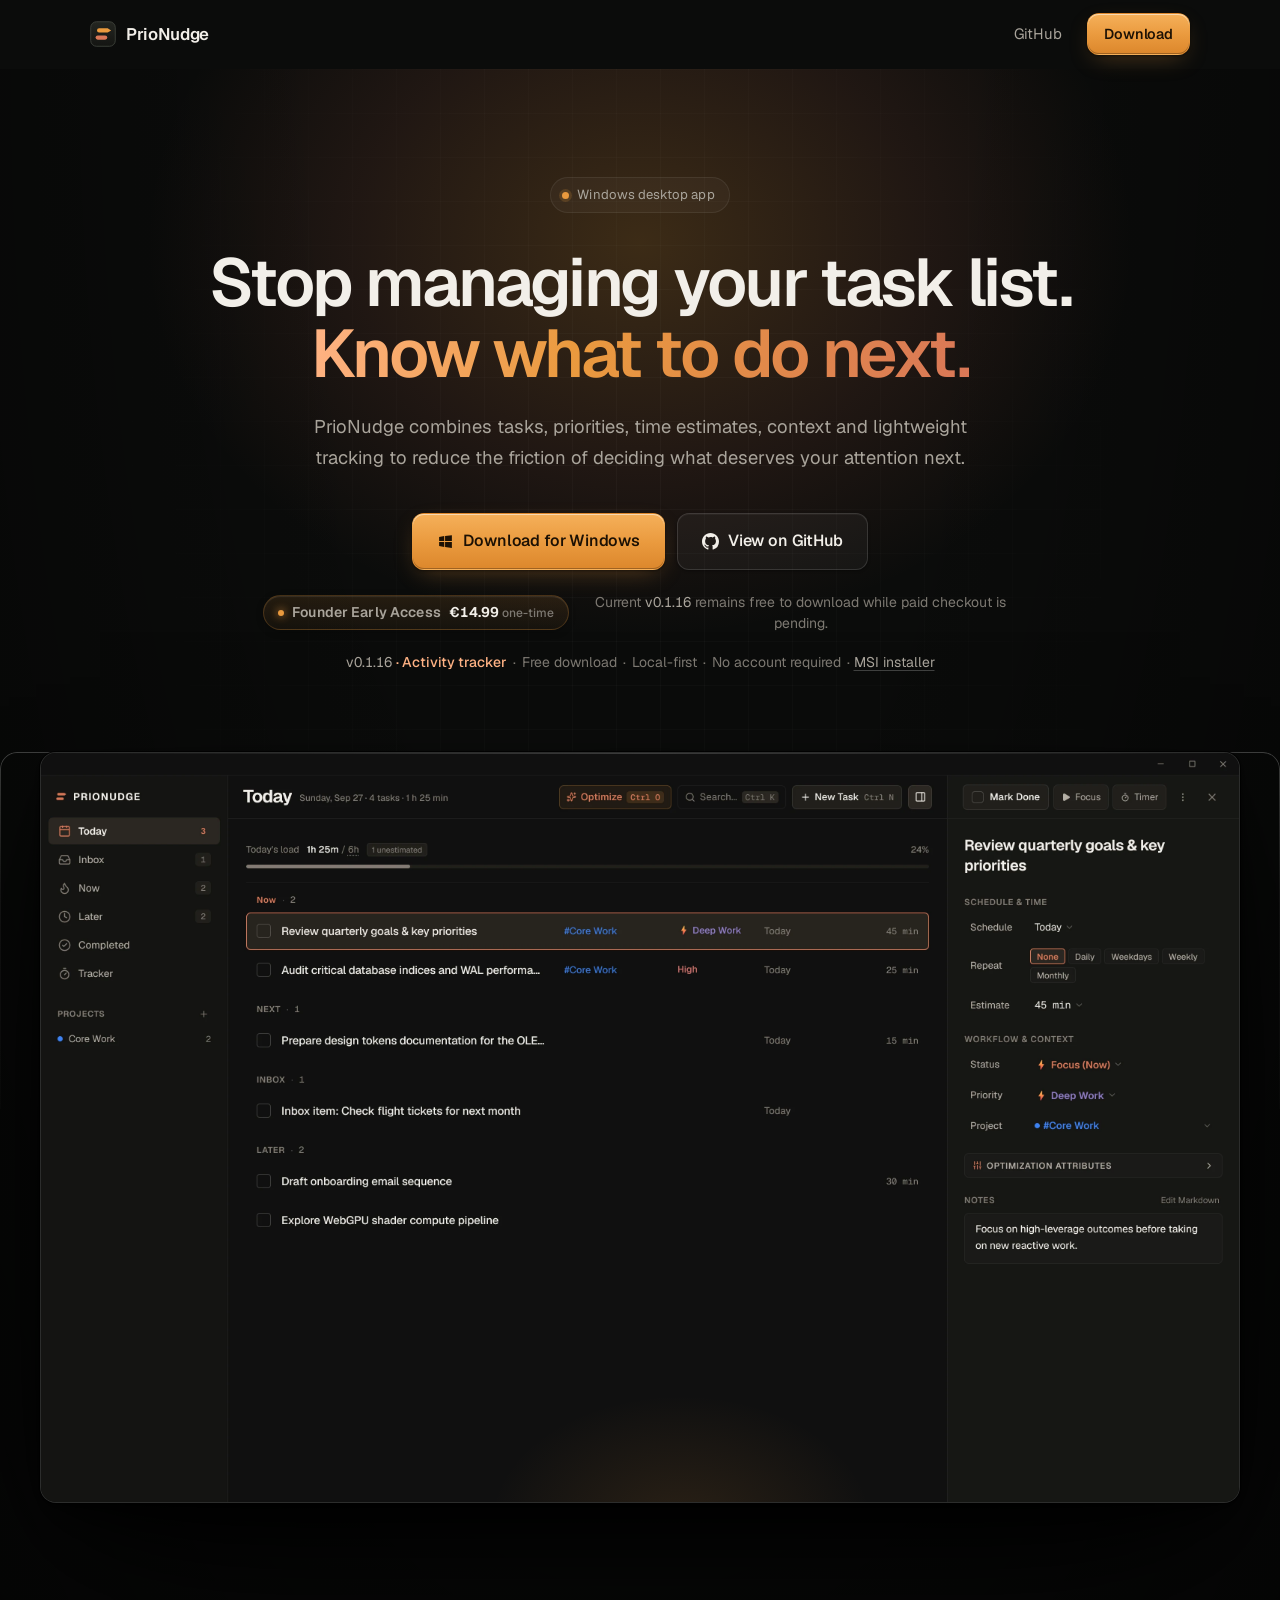
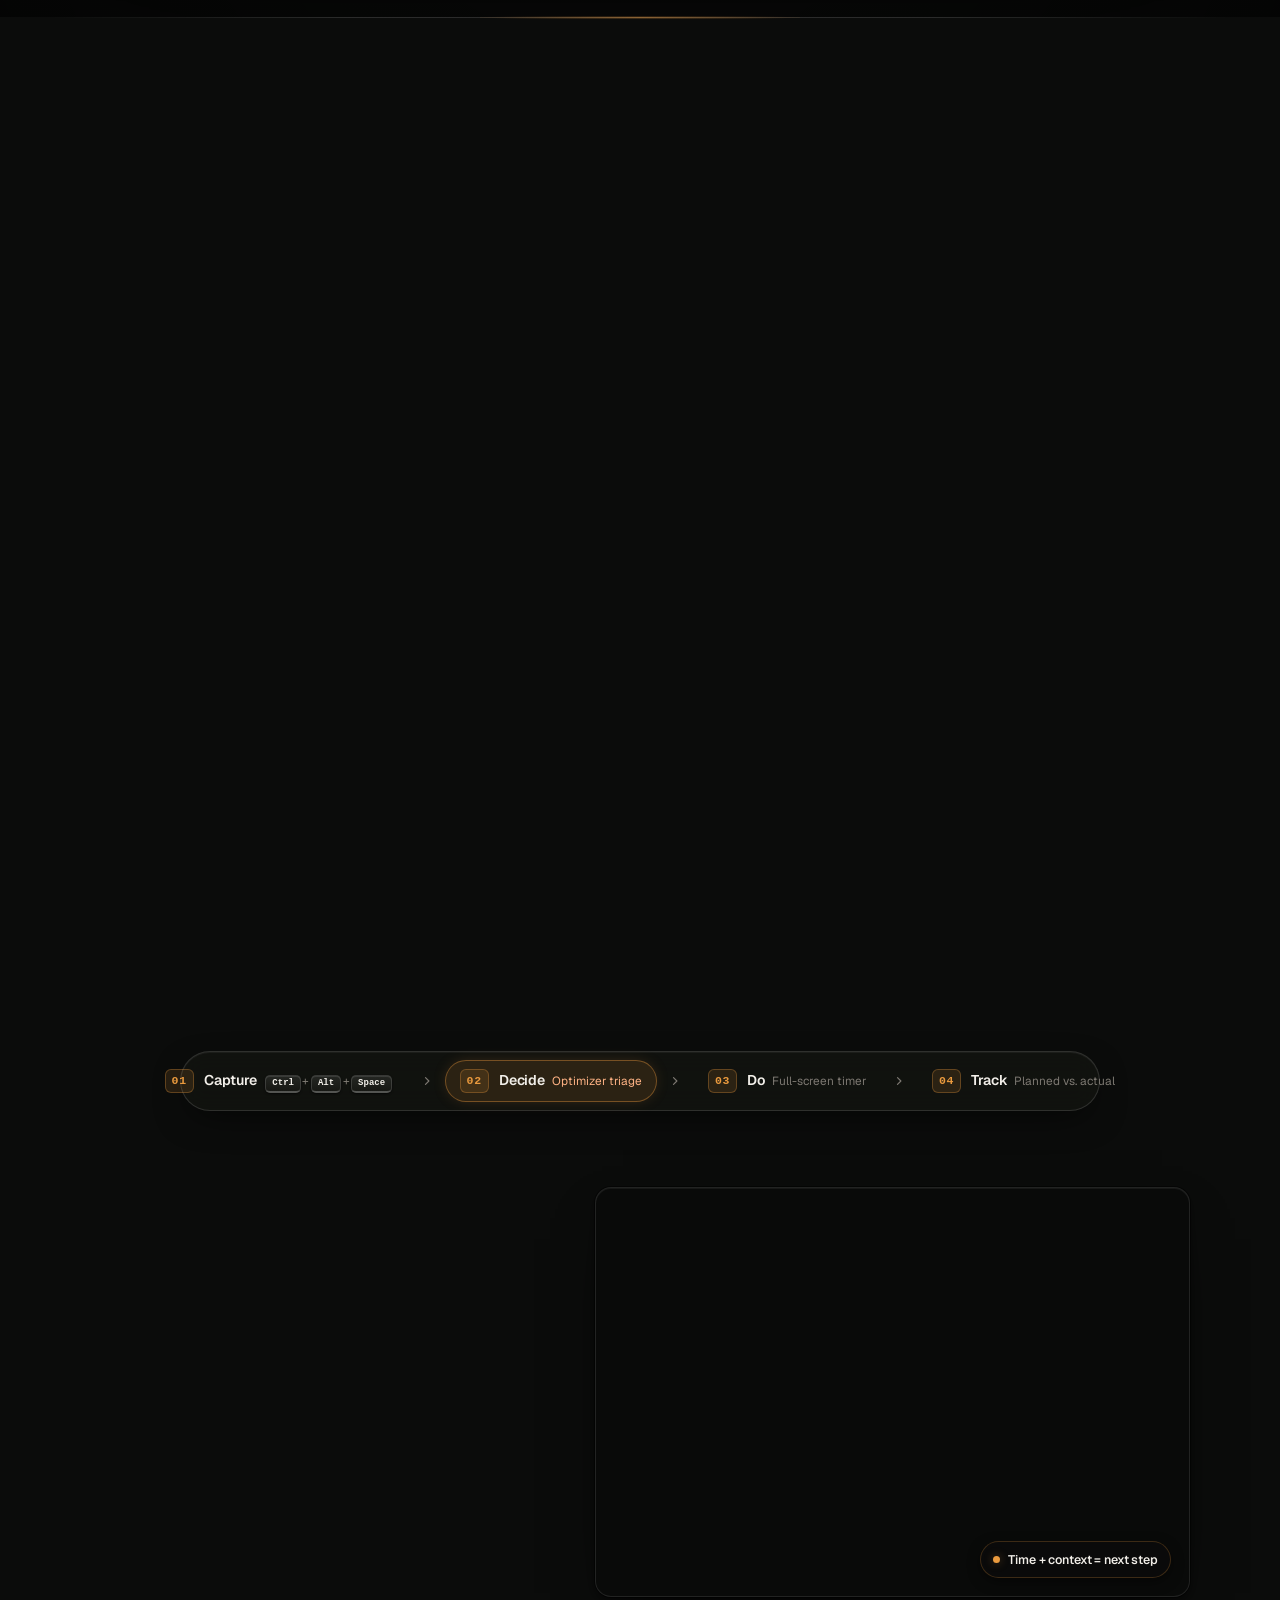
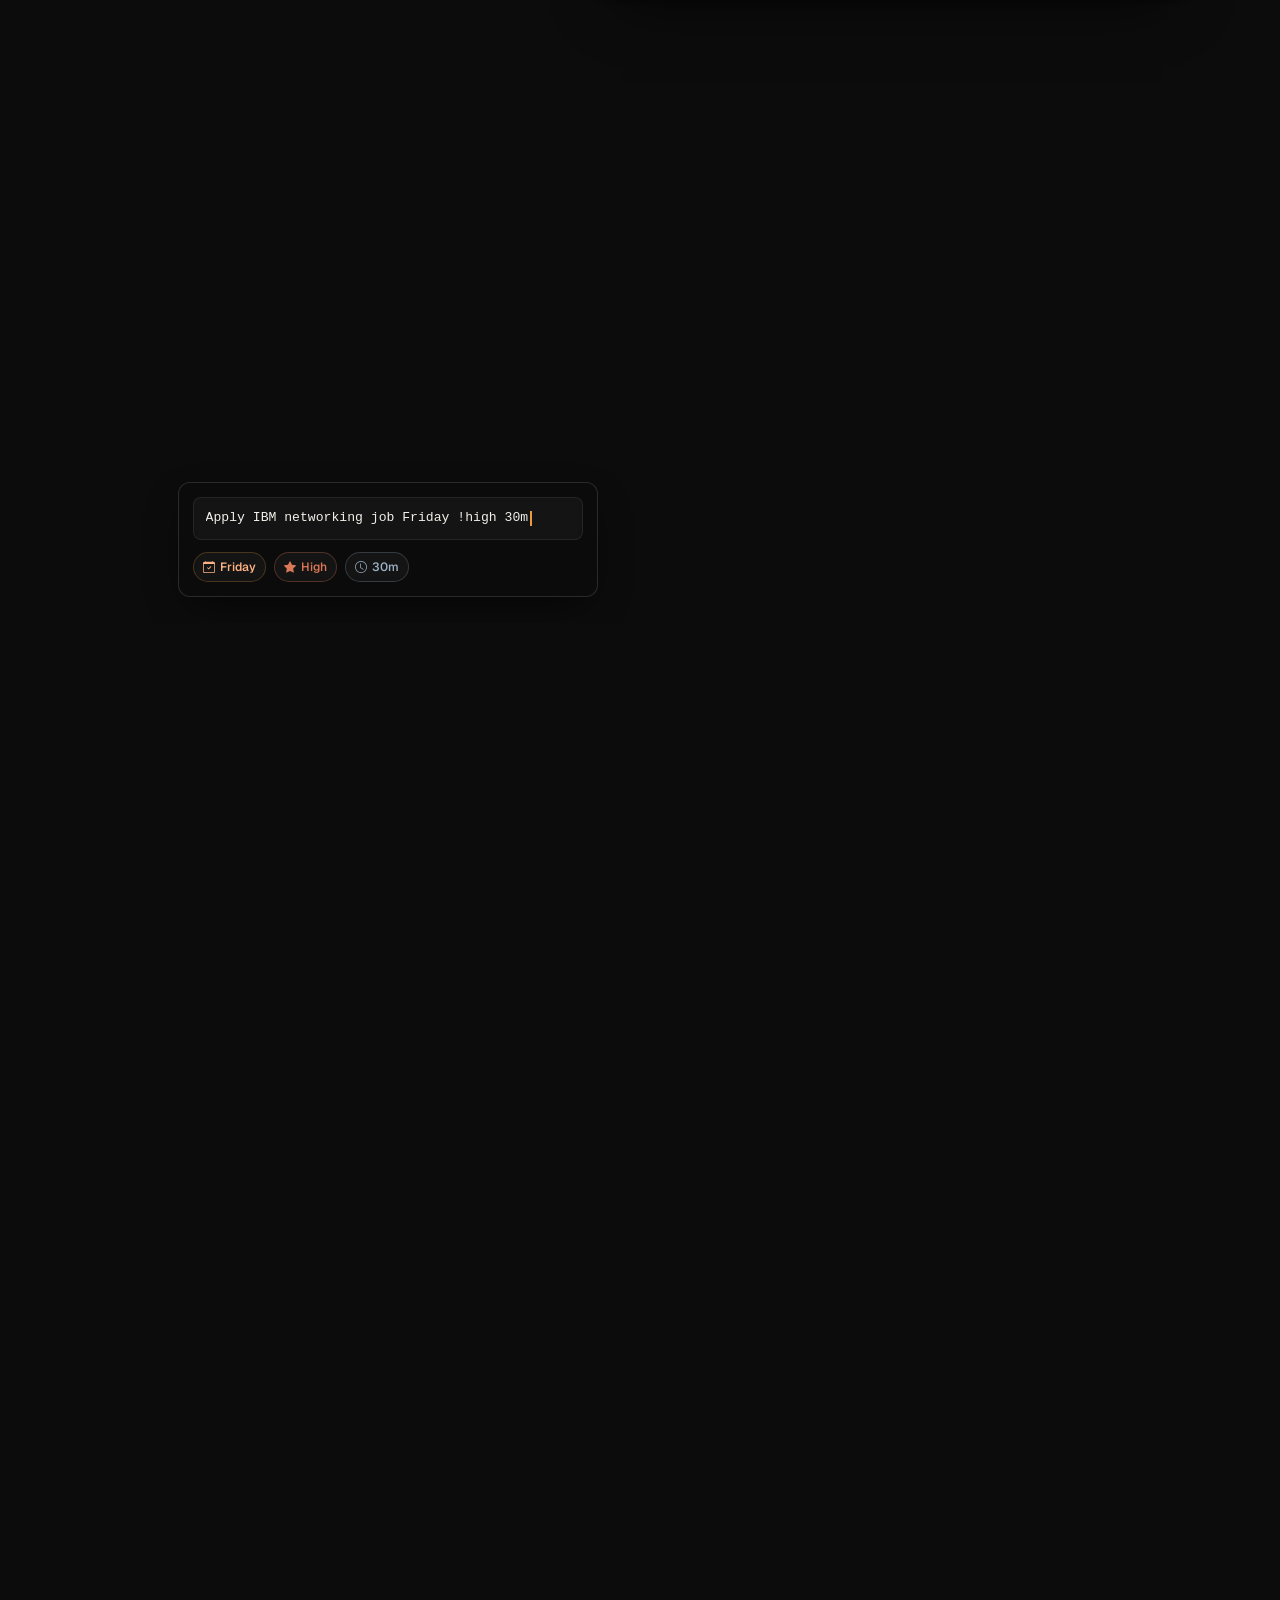
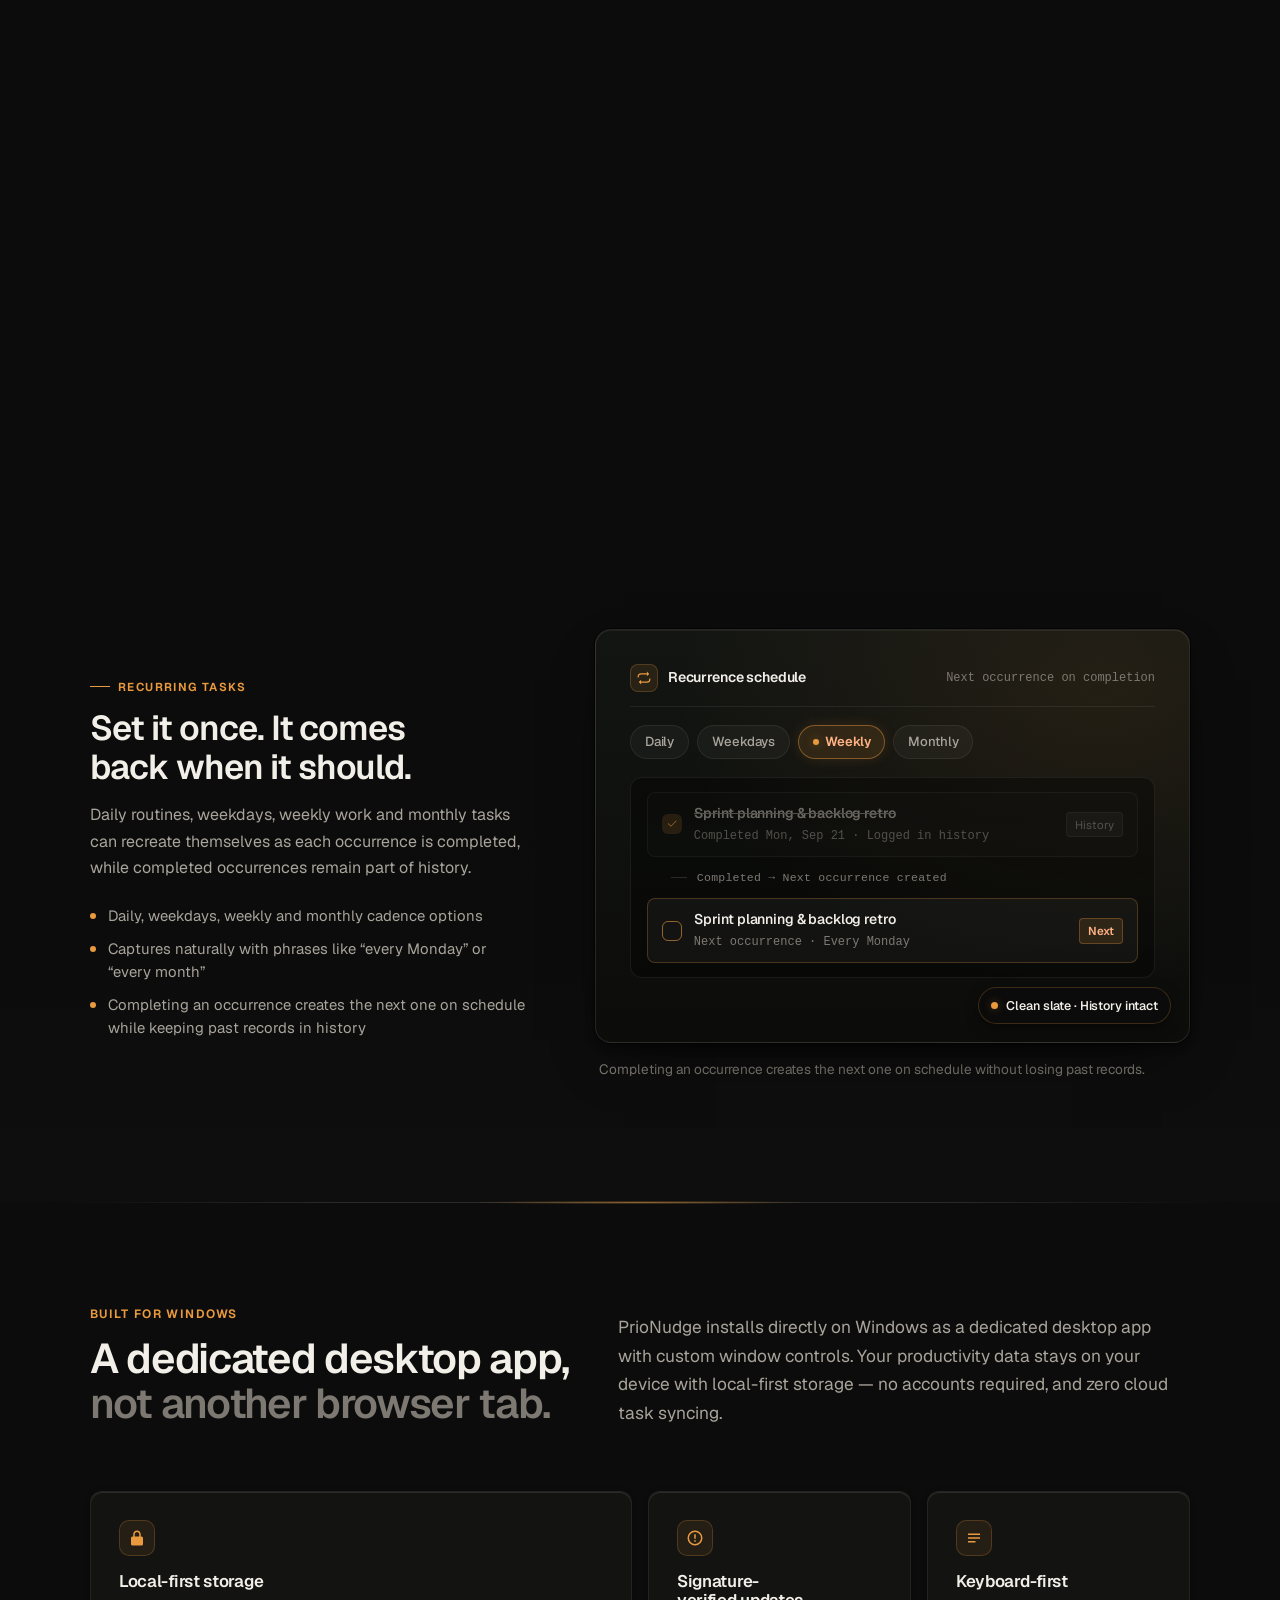
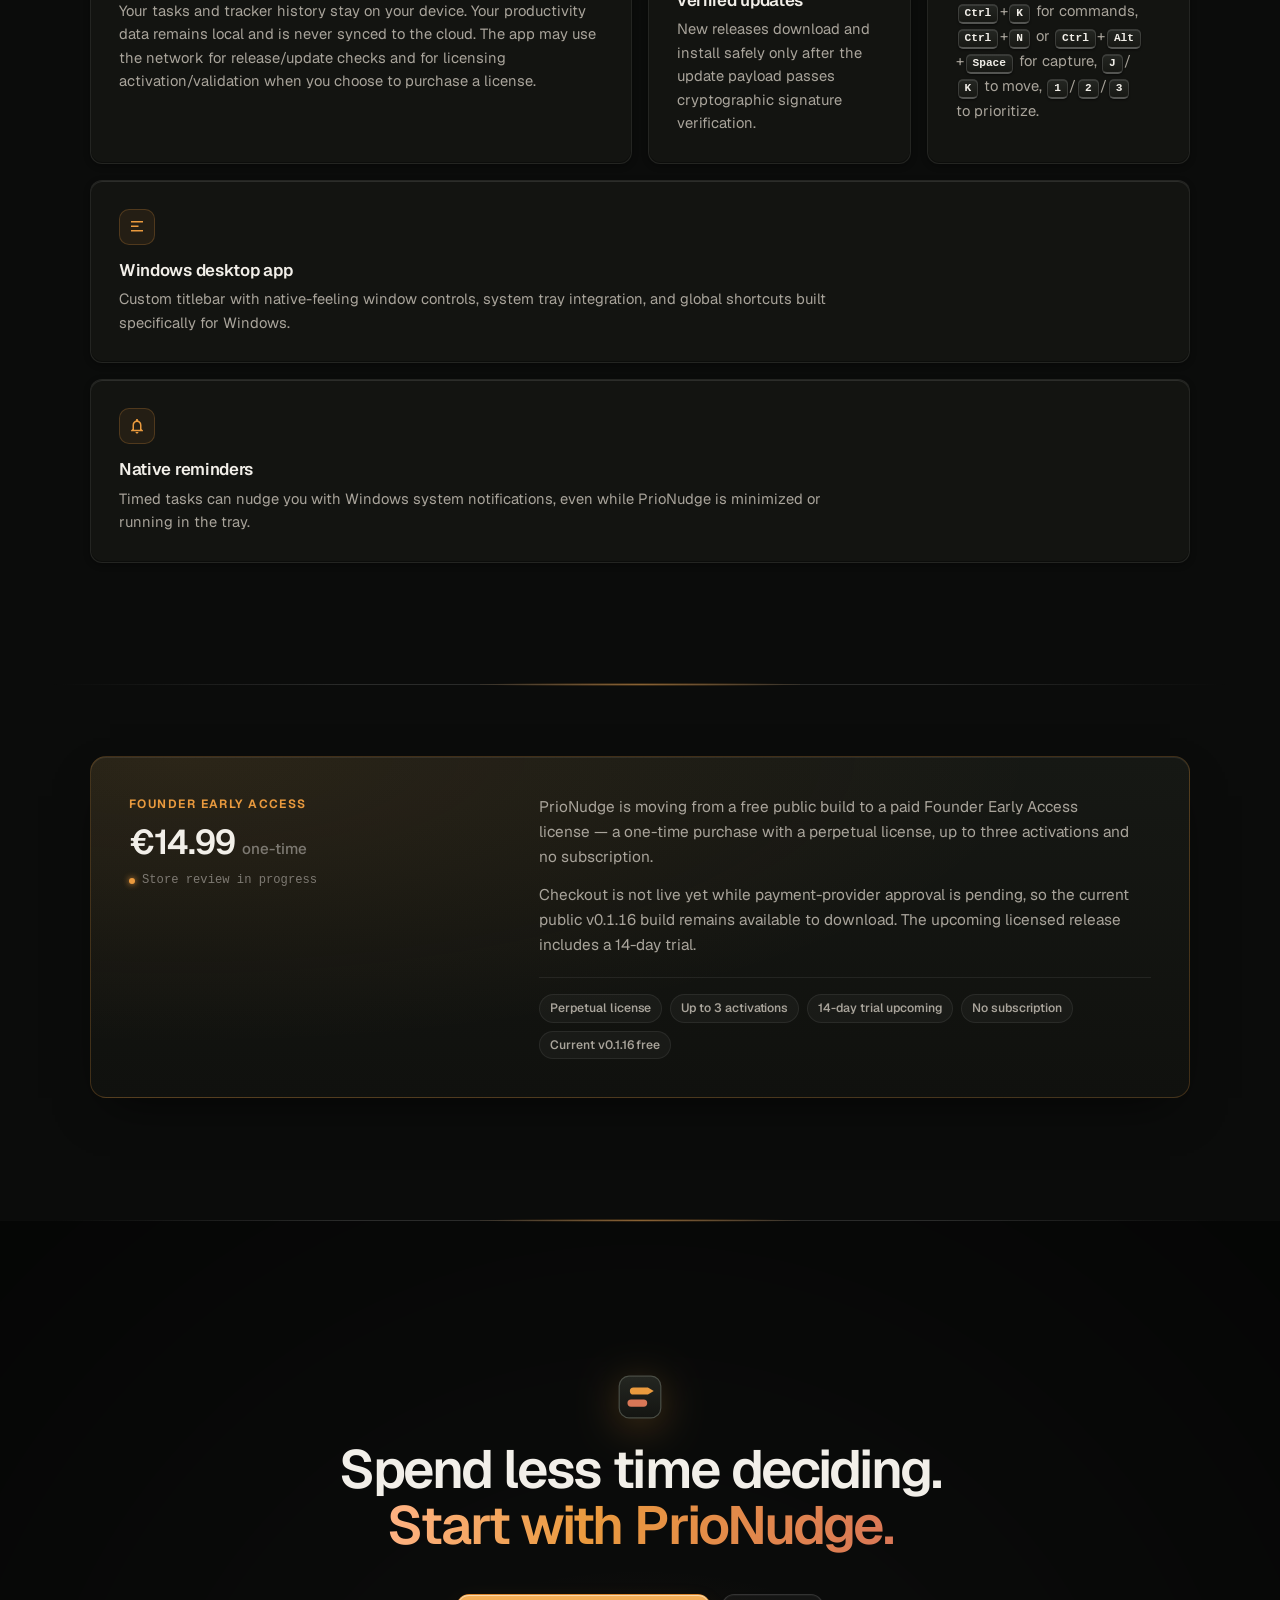
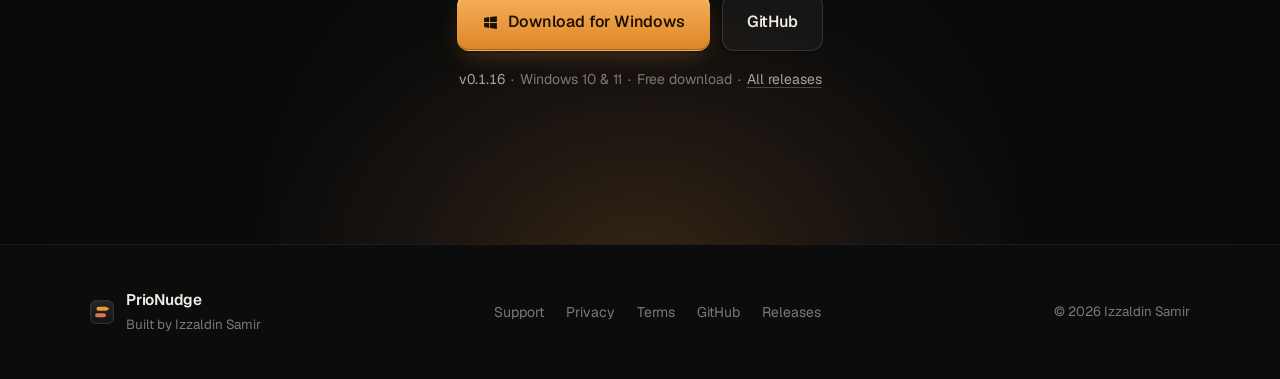
==== index.html @ a237c4c7 "feat: polish website interactions" ====
<!DOCTYPE html>
<html lang="en">
<head>
<meta charset="utf-8">
<meta name="viewport" content="width=device-width, initial-scale=1">
<title>PrioNudge — Stop managing your task list. Know what to do next.</title>
<meta name="description" content="A focused, local-first Windows task manager built to reduce the friction of deciding what deserves your attention next.">
<meta name="color-scheme" content="dark">
<meta name="theme-color" content="#0B0C0B">

<link rel="canonical" href="https://prionudge.com/">

<meta property="og:type" content="website">
<meta property="og:site_name" content="PrioNudge">
<meta property="og:title" content="PrioNudge — Stop managing your task list. Know what to do next.">
<meta property="og:description" content="A focused, local-first Windows task manager built to reduce the friction of deciding what deserves your attention next.">
<meta property="og:url" content="https://prionudge.com/">
<meta property="og:image" content="https://prionudge.com/assets/img/og.jpg">
<meta property="og:image:width" content="1200">
<meta property="og:image:height" content="630">
<meta property="og:image:alt" content="PrioNudge — the Today view, with the Now, Next, Inbox and Later sections.">

<meta name="twitter:card" content="summary_large_image">
<meta name="twitter:title" content="PrioNudge — Stop managing your task list. Know what to do next.">
<meta name="twitter:description" content="A focused, local-first Windows task manager built to reduce the friction of deciding what deserves your attention next.">
<meta name="twitter:image" content="https://prionudge.com/assets/img/og.jpg">

<link rel="icon" href="assets/favicon.svg" type="image/svg+xml">
<link rel="apple-touch-icon" href="assets/favicon.svg">
<link rel="preload" href="assets/fonts/geist-variable.woff2" as="font" type="font/woff2" crossorigin>
<link rel="stylesheet" href="styles.css">
<noscript><style>[data-reveal]{opacity:1;transform:none}[data-reveal] [data-reveal]{opacity:1;transform:none}</style></noscript>

<script type="application/ld+json">
{
  "@context": "https://schema.org",
  "@type": "SoftwareApplication",
  "name": "PrioNudge",
  "applicationCategory": "ProductivityApplication",
  "operatingSystem": "Windows 10, Windows 11",
  "softwareVersion": "0.1.16",
  "description": "A focused, local-first Windows task manager and activity tracker built to reduce the friction of deciding what deserves your attention next.",
  "url": "https://prionudge.com/",
  "downloadUrl": "https://github.com/IzzaldinSamir/prionudge-releases/releases/download/v0.1.16/PrioNudge_0.1.16_x64-setup.exe",
  "author": {
    "@type": "Person",
    "name": "Izzaldin Samir",
    "url": "https://ezzulddin.com"
  }
}
</script>
</head>
<body>
<a class="skip-link" href="#main">Skip to content</a>

<header class="nav" id="nav">
  <div class="container nav__inner">
    <a class="nav__brand" href="#top" aria-label="PrioNudge, back to top">
      <span class="mark" aria-hidden="true">
        <svg viewBox="0 0 512 512" focusable="false" aria-hidden="true"><use href="#pn-mark"/></svg>
      </span>
      <span class="nav__wordmark">PrioNudge</span>
    </a>
    <nav class="nav__links" aria-label="Primary">
      <a class="nav__link" href="https://github.com/IzzaldinSamir/prionudge-releases" target="_blank" rel="noopener">GitHub</a>
      <a class="btn btn--primary btn--sm" href="https://github.com/IzzaldinSamir/prionudge-releases/releases/download/v0.1.16/PrioNudge_0.1.16_x64-setup.exe" data-dl="exe">Download</a>
    </nav>
  </div>
</header>

<main id="main">

  <!-- ======================= HERO ======================= -->
  <section class="hero" id="top">
    <div class="hero__ambiance" aria-hidden="true">
      <div class="hero__aura"></div>
      <div class="hero__grid"></div>
      <div class="hero__vignette"></div>
    </div>

    <div class="container hero__inner">
      <p class="eyebrow" data-reveal><span class="eyebrow__dot" aria-hidden="true"></span>Windows desktop app</p>

      <h1 class="hero__title" data-reveal>Stop managing your task list.<br><span class="grad">Know what to do next.</span></h1>

      <p class="hero__lead" data-reveal>
        PrioNudge combines tasks, priorities, time estimates, context and lightweight tracking
        to reduce the friction of deciding what deserves your attention next.
      </p>

      <div class="hero__actions" data-reveal>
        <a class="btn btn--primary btn--lg" href="https://github.com/IzzaldinSamir/prionudge-releases/releases/download/v0.1.16/PrioNudge_0.1.16_x64-setup.exe" data-dl="exe">
          <svg class="btn__icon" viewBox="0 0 24 24" aria-hidden="true" focusable="false"><path d="M3 5.5 10.2 4.4v6.9H3zM11.4 4.2 21 3v8.3h-9.6zM3 12.7h7.2v6.9L3 18.5zM11.4 12.7H21V21l-9.6-1.4z"/></svg>
          Download for Windows
        </a>
        <a class="btn btn--ghost btn--lg" href="https://github.com/IzzaldinSamir/prionudge-releases" target="_blank" rel="noopener">
          <svg class="btn__icon" viewBox="0 0 16 16" aria-hidden="true" focusable="false"><path d="M8 0C3.58 0 0 3.58 0 8c0 3.54 2.29 6.53 5.47 7.59.4.07.55-.17.55-.38 0-.19-.01-.82-.01-1.49-2.01.37-2.53-.49-2.69-.94-.09-.23-.48-.94-.82-1.13-.28-.15-.68-.52-.01-.53.63-.01 1.08.58 1.23.82.72 1.21 1.87.87 2.33.66.07-.52.28-.87.51-1.07-1.78-.2-3.64-.89-3.64-3.95 0-.87.31-1.59.82-2.15-.08-.2-.36-1.02.08-2.12 0 0 .67-.21 2.2.82a7.4 7.4 0 0 1 2-.27c.68 0 1.36.09 2 .27 1.53-1.04 2.2-.82 2.2-.82.44 1.1.16 1.92.08 2.12.51.56.82 1.27.82 2.15 0 3.07-1.87 3.75-3.65 3.95.29.25.54.73.54 1.48 0 1.07-.01 1.93-.01 2.2 0 .21.15.46.55.38A8.01 8.01 0 0 0 16 8c0-4.42-3.58-8-8-8Z"/></svg>
          View on GitHub
        </a>
      </div>

      <div class="hero__pricing" data-reveal>
        <span class="hero__pricing-offer">
          <span class="hero__pricing-dot" aria-hidden="true"></span>
          <span class="hero__pricing-label">Founder Early Access</span>
          <span class="hero__pricing-price">&euro;14.99 <span>one-time</span></span>
        </span>
        <span class="hero__pricing-note">Current <span class="ver">v0.1.16</span> remains free to download while paid checkout is pending.</span>
      </div>

      <p class="hero__note" data-reveal>
        <span class="ver"><span data-version>v0.1.16</span> <span class="hero__release-tag">· Activity tracker</span></span>
        <span aria-hidden="true">·</span> Free download
        <span aria-hidden="true">·</span> Local-first
        <span aria-hidden="true">·</span> No account required
        <span class="hero__msi"><span aria-hidden="true">·</span> <a href="https://github.com/IzzaldinSamir/prionudge-releases/releases/download/v0.1.16/PrioNudge_0.1.16_x64_en-US.msi" data-dl="msi">MSI installer</a></span>
      </p>
    </div>

    <div class="hero__stage" data-reveal>
      <figure class="shot" aria-label="PrioNudge Today view">
        <span class="shot__glow" aria-hidden="true"></span>
        <span class="shot__rim" aria-hidden="true"></span>
        <div class="shot__frame">
          <img
            src="assets/img/hero-today.webp"
            width="3200" height="2000"
            alt="The PrioNudge desktop app Today view with custom window titlebar. The Now section holds two prioritized tasks — one marked Deep Work, one marked High priority — with Next, Inbox and Later sections below, and the task inspector open on the right showing recurrence schedule options and task attributes."
            fetchpriority="high" decoding="async">
          <span class="shot__sheen" aria-hidden="true"></span>
          <span class="shot__cursor-glow" aria-hidden="true"></span>
        </div>
        <figcaption class="shot__caption">
          Today view — Now, Next, Inbox and Later stay separate states with custom Windows window controls and instant task inspector.
        </figcaption>
      </figure>
    </div>
  </section>

  <div class="section-divider" aria-hidden="true"><span class="section-divider__glow"></span></div>

  <!-- ======================= WHY PRIONUDGE ======================= -->
  <section class="section section--why" aria-labelledby="why-title">
    <div class="container">
      <div class="editorial">
        <div class="editorial__intro" data-reveal>
          <h2 class="section__title" id="why-title">Most task lists ask you to be disciplined.<br><span class="dim">PrioNudge asks less of you.</span></h2>
          <p class="section__lead">The work isn&rsquo;t organizing tasks. The work is doing them. PrioNudge is designed to keep the deciding small.</p>
        </div>

        <div class="principles" data-reveal>
          <article class="principle">
            <span class="principle__num" aria-hidden="true">01</span>
            <div class="principle__body">
              <h3>Decide less</h3>
              <p>Now, Next, Inbox and Later are separate states, not one endless list. Everything doesn&rsquo;t become equally urgent, and the next thing is already chosen.</p>
            </div>
          </article>
          <article class="principle">
            <span class="principle__num" aria-hidden="true">02</span>
            <div class="principle__body">
              <h3>Work with time, not just checkboxes</h3>
              <p>Estimates, focus sessions and a lightweight activity tracker make your real workload visible — not just your task count.</p>
            </div>
          </article>
          <article class="principle">
            <span class="principle__num" aria-hidden="true">03</span>
            <div class="principle__body">
              <h3>Stay out of the app</h3>
              <p>Quick Capture, keyboard shortcuts and tray controls keep capturing and finishing work from interrupting the work itself.</p>
            </div>
          </article>
        </div>
      </div>
    </div>
  </section>

  <div class="section-divider" aria-hidden="true"><span class="section-divider__glow"></span></div>

  <!-- ======================= PRODUCT STORY ======================= -->
  <section class="section section--features" aria-labelledby="features-title">
    <div class="container">
      <div class="section__head section__head--center" data-reveal>
        <p class="section__eyebrow">Product story</p>
        <h2 class="section__title" id="features-title">The parts you&rsquo;ll actually use.</h2>
        <p class="section__lead">Not a hundred features. Just the parts that remove a decision.</p>
      </div>

      <!-- Workflow rail: Capture -> Decide -> Do -> Track -->
      <nav class="workflow-rail" data-reveal aria-label="Product workflow loop">
        <a class="workflow-step" href="#capture">
          <span class="workflow-step__num">01</span>
          <div class="workflow-step__body">
            <span class="workflow-step__name">Capture</span>
            <span class="workflow-step__meta"><kbd>Ctrl</kbd>+<kbd>Alt</kbd>+<kbd>Space</kbd></span>
          </div>
        </a>
        <span class="workflow-rail__arrow" aria-hidden="true">
          <svg viewBox="0 0 16 16"><path d="M6 3.5l4.5 4.5L6 12.5" fill="none" stroke="currentColor" stroke-width="1.6" stroke-linecap="round" stroke-linejoin="round"/></svg>
        </span>
        <a class="workflow-step" href="#optimize">
          <span class="workflow-step__num">02</span>
          <div class="workflow-step__body">
            <span class="workflow-step__name">Decide</span>
            <span class="workflow-step__meta">Optimizer triage</span>
          </div>
        </a>
        <span class="workflow-rail__arrow" aria-hidden="true">
          <svg viewBox="0 0 16 16"><path d="M6 3.5l4.5 4.5L6 12.5" fill="none" stroke="currentColor" stroke-width="1.6" stroke-linecap="round" stroke-linejoin="round"/></svg>
        </span>
        <a class="workflow-step" href="#focus">
          <span class="workflow-step__num">03</span>
          <div class="workflow-step__body">
            <span class="workflow-step__name">Do</span>
            <span class="workflow-step__meta">Full-screen timer</span>
          </div>
        </a>
        <span class="workflow-rail__arrow" aria-hidden="true">
          <svg viewBox="0 0 16 16"><path d="M6 3.5l4.5 4.5L6 12.5" fill="none" stroke="currentColor" stroke-width="1.6" stroke-linecap="round" stroke-linejoin="round"/></svg>
        </span>
        <a class="workflow-step" href="#tracker">
          <span class="workflow-step__num">04</span>
          <div class="workflow-step__body">
            <span class="workflow-step__name">Track</span>
            <span class="workflow-step__meta">Planned vs. actual</span>
          </div>
        </a>
      </nav>

      <!-- Optimize -->
      <article class="feature feature--optimize" id="optimize" data-reveal>
        <div class="feature__copy">
          <div class="feature__kicker">Dead-Time Optimizer</div>
          <h3>Optimize a spare window into a plan.</h3>
          <p>Tell PrioNudge how much time you have, where you are and how much energy you&rsquo;ve got. It ranks what fits and builds one plan you can start immediately.</p>
          <ul class="feature__list">
            <li>Matches tasks to available time, location and energy</li>
            <li>Ranks a single next step instead of a long list</li>
            <li>Turns &ldquo;I have twenty minutes&rdquo; into action</li>
          </ul>
        </div>
        <figure class="feature__media">
          <div class="feature__frame">
            <img src="assets/img/detail-optimize.webp" width="2280" height="1568" loading="lazy" decoding="async"
              alt="The Dead-Time Optimizer: choose an available time window, location, device and energy level, and PrioNudge ranks a single task into a startable plan.">
            <span class="feature__callout" aria-hidden="true">
              <span class="feature__callout-dot"></span>
              <span>Time + context = next step</span>
            </span>
          </div>
          <figcaption class="feature__caption">Optimize uses what you already know about your situation.</figcaption>
        </figure>
      </article>

      <!-- Quick Capture -->
      <article class="feature feature--capture feature--reverse" id="capture" data-reveal>
        <div class="feature__copy">
          <div class="feature__kicker">Quick Capture</div>
          <h3>Type it once. PrioNudge parses the rest.</h3>
          <p>Press <kbd>Ctrl</kbd>+<kbd>Alt</kbd>+<kbd>Space</kbd> from anywhere on Windows. Dates, priorities, recurrence and estimates are extracted so you can get back to work.</p>
          <ul class="feature__list">
            <li>Global <kbd>Ctrl</kbd>+<kbd>Alt</kbd>+<kbd>Space</kbd> capture from anywhere on Windows</li>
            <li>Natural date, priority and duration parsing</li>
            <li>Understands recurrence like &ldquo;every Monday&rdquo; or &ldquo;every month&rdquo;</li>
          </ul>
        </div>
        <figure class="feature__media">
          <div class="feature__frame feature__frame--demo">
            <img src="assets/img/detail-capture.webp" width="2280" height="1568" loading="lazy" decoding="async"
              alt="Quick Capture parsing a typed line into a task dated Friday with a 30 minute estimate and high priority.">
            <div class="capture-demo" aria-hidden="true">
              <div class="capture-demo__bar">
                <span class="capture-demo__input">
                  <span class="capture-demo__text">Apply IBM networking job Friday !high 30m</span>
                  <span class="capture-demo__caret"></span>
                </span>
              </div>
              <div class="capture-demo__chips">
                <span class="capture-demo__chip capture-demo__chip--date">
                  <svg viewBox="0 0 16 16" aria-hidden="true"><path d="M10.854 7.146a.5.5 0 0 1 0 .708l-3 3a.5.5 0 0 1-.708 0l-1.5-1.5a.5.5 0 1 1 .708-.708L7.5 9.793l2.646-2.647a.5.5 0 0 1 .708 0z"/><path d="M3.5 0a.5.5 0 0 1 .5.5V1h8V.5a.5.5 0 0 1 1 0V1h1a2 2 0 0 1 2 2v11a2 2 0 0 1-2 2H2a2 2 0 0 1-2-2V3a2 2 0 0 1 2-2h1V.5a.5.5 0 0 1 .5-.5zM1 4v10a1 1 0 0 0 1 1h12a1 1 0 0 0 1-1V4H1z"/></svg>
                  Friday
                </span>
                <span class="capture-demo__chip capture-demo__chip--priority">
                  <svg viewBox="0 0 16 16" aria-hidden="true"><path d="M3.612 15.443c-.386.198-.824-.149-.746-.592l.83-4.73L.173 6.765c-.329-.314-.158-.888.283-.95l4.898-.696L7.538.792c.197-.39.73-.39.927 0l2.184 4.327 4.898.696c.441.062.612.636.282.95l-3.522 3.356.83 4.73c.078.443-.36.79-.746.592L8 13.187l-4.389 2.256z"/></svg>
                  High
                </span>
                <span class="capture-demo__chip capture-demo__chip--estimate">
                  <svg viewBox="0 0 16 16" aria-hidden="true"><path d="M8 3.5a.5.5 0 0 0-1 0V9a.5.5 0 0 0 .252.434l3.5 2a.5.5 0 0 0 .496-.868L8 8.71V3.5z"/><path d="M8 16A8 8 0 1 0 8 0a8 8 0 0 0 0 16zm7-8A7 7 0 1 1 1 8a7 7 0 0 1 14 0z"/></svg>
                  30m
                </span>
              </div>
            </div>
          </div>
          <figcaption class="feature__caption">The parser turns a single line into structured task metadata.</figcaption>
        </figure>
      </article>

      <!-- Focus -->
      <article class="feature feature--focus" id="focus" data-reveal>
        <div class="feature__copy">
          <div class="feature__kicker">Focus mode</div>
          <h3>One task. One timer. Full screen.</h3>
          <p>Pick a duration, start the session and let everything else fade back. Focus mode keeps the current task in front of you until you&rsquo;re done.</p>
          <ul class="feature__list">
            <li>15, 25, 45 or 60 minute presets</li>
            <li>Pause, resume and complete from the timer</li>
            <li>Optional ambient soundscape to mask distractions</li>
          </ul>
        </div>
        <figure class="feature__media">
          <div class="feature__frame feature__frame--focus">
            <img src="assets/img/detail-focus.webp" width="2280" height="1568" loading="lazy" decoding="async"
              alt="Focus mode: a full-screen single-task timer with pause and complete controls and 15 to 60 minute presets.">
            <span class="feature__focus-ring" aria-hidden="true"></span>
          </div>
          <figcaption class="feature__caption">Focus mode removes the surrounding interface so the task is the only thing left.</figcaption>
        </figure>
      </article>

      <!-- Activity Tracker -->
      <article class="feature feature--tracker feature--reverse" id="tracker" data-reveal>
        <div class="feature__copy">
          <div class="feature__kicker">Activity Tracker</div>
          <h3>Tasks tell you what you planned.<br>Tracker shows what you spent time on.</h3>
          <p>A lightweight companion to your task list. Start one-click stopwatches for saved activities or record ad-hoc sessions as you work. Daily targets and a rolling 7-day overview keep your actual hours honest without turning into an administrative chore.</p>
          <ul class="feature__list">
            <li>Saved reusable activities with daily target goals and target-met indicators</li>
            <li>One-click timers, quick start popup (<kbd>Ctrl</kbd>+<kbd>Shift</kbd>+<kbd>T</kbd>), and manual session editing</li>
            <li>Chronological History log with elapsed durations and ad-hoc session labeling</li>
            <li>Custom day rollover so late-night sessions count toward the previous day&rsquo;s goals</li>
          </ul>
        </div>
        <figure class="feature__media">
          <div class="feature__frame feature__frame--tracker">
            <img src="assets/img/detail-tracker.webp" width="2280" height="1568" loading="lazy" decoding="async"
              alt="The PrioNudge Activity Tracker showing the summary strip (Tracked today, Targets met, Target time left, Last 7 days), saved activities with progress bars and target-met badges, and the session history panel.">
            <span class="feature__callout" aria-hidden="true">
              <span class="feature__callout-dot"></span>
              <span>Planned vs. actual time</span>
            </span>
          </div>
          <figcaption class="feature__caption">Contained desktop workspace with independent scrolling for activities and session history.</figcaption>
        </figure>
      </article>

      <!-- Recurring Tasks -->
      <article class="feature feature--recurring" id="recurring" data-reveal>
        <div class="feature__copy">
          <div class="feature__kicker" id="recurring-title">Recurring tasks</div>
          <h3>Set it once. It comes back when it should.</h3>
          <p>Daily routines, weekdays, weekly work and monthly tasks can recreate themselves as each occurrence is completed, while completed occurrences remain part of history.</p>
          <ul class="feature__list">
            <li>Daily, weekdays, weekly and monthly cadence options</li>
            <li>Captures naturally with phrases like &ldquo;every Monday&rdquo; or &ldquo;every month&rdquo;</li>
            <li>Completing an occurrence creates the next one on schedule while keeping past records in history</li>
          </ul>
        </div>
        <figure class="feature__media">
          <div class="feature__frame feature__frame--recurrence" aria-label="Recurring task schedule preview">
            <div class="recurrence-demo">
              <div class="recurrence-demo__header">
                <div class="recurrence-demo__title-group">
                  <span class="recurrence-demo__icon" aria-hidden="true">
                    <svg viewBox="0 0 24 24"><path d="M17 1l4 4-4 4V6H7a4 4 0 0 0-4 4v1H1v-1a6 6 0 0 1 6-6h10V1zm-10 22l-4-4 4-4v3h10a4 4 0 0 0 4-4v-1h2v1a6 6 0 0 1-6 6H7v3z"/></svg>
                  </span>
                  <span class="recurrence-demo__heading">Recurrence schedule</span>
                </div>
                <span class="recurrence-demo__status">Next occurrence on completion</span>
              </div>

              <div class="recurrence-demo__chips" role="group" aria-label="Supported cadences">
                <span class="recurrence-chip">Daily</span>
                <span class="recurrence-chip">Weekdays</span>
                <span class="recurrence-chip recurrence-chip--active">
                  <span class="recurrence-chip__dot" aria-hidden="true"></span>
                  Weekly
                </span>
                <span class="recurrence-chip">Monthly</span>
              </div>

              <div class="recurrence-demo__flow">
                <div class="recurrence-demo__item recurrence-demo__item--completed">
                  <div class="recurrence-demo__check" aria-hidden="true">
                    <svg viewBox="0 0 16 16"><path d="M13.854 3.646a.5.5 0 0 1 0 .708l-7 7a.5.5 0 0 1-.708 0l-3.5-3.5a.5.5 0 1 1 .708-.708L6.5 10.293l6.646-6.647a.5.5 0 0 1 .708 0z"/></svg>
                  </div>
                  <div class="recurrence-demo__meta">
                    <span class="recurrence-demo__name">Sprint planning &amp; backlog retro</span>
                    <span class="recurrence-demo__date">Completed Mon, Sep 21 &middot; Logged in history</span>
                  </div>
                  <span class="recurrence-demo__badge">History</span>
                </div>

                <div class="recurrence-demo__connector" aria-hidden="true">
                  <span class="recurrence-demo__line"></span>
                  <span class="recurrence-demo__renew-pill">Completed &rarr; Next occurrence created</span>
                </div>

                <div class="recurrence-demo__item recurrence-demo__item--active">
                  <div class="recurrence-demo__circle" aria-hidden="true"></div>
                  <div class="recurrence-demo__meta">
                    <span class="recurrence-demo__name">Sprint planning &amp; backlog retro</span>
                    <span class="recurrence-demo__date">Next occurrence &middot; Every Monday</span>
                  </div>
                  <span class="recurrence-demo__tag">Next</span>
                </div>
              </div>
            </div>
            <span class="feature__callout" aria-hidden="true">
              <span class="feature__callout-dot"></span>
              <span>Clean slate &middot; History intact</span>
            </span>
          </div>
          <figcaption class="feature__caption">
            Completing an occurrence creates the next one on schedule without losing past records.
          </figcaption>
        </figure>
      </article>
    </div>
  </section>

  <div class="section-divider" aria-hidden="true"><span class="section-divider__glow"></span></div>

  <!-- ======================= WINDOWS DESKTOP / LOCAL-FIRST ======================= -->
  <section class="section section--tech" aria-labelledby="tech-title">
    <div class="container">
      <div class="section__head" data-reveal>
        <div>
          <p class="section__eyebrow">Built for Windows</p>
          <h2 class="section__title" id="tech-title">A dedicated desktop app,<br><span class="dim">not another browser tab.</span></h2>
        </div>
        <p class="section__lead">PrioNudge installs directly on Windows as a dedicated desktop app with custom window controls. Your productivity data stays on your device with local-first storage — no accounts required, and zero cloud task syncing.</p>
      </div>

      <div class="bento" data-reveal>
        <article class="bento__card bento__card--large">
          <span class="bento__icon" aria-hidden="true">
            <svg viewBox="0 0 24 24"><path d="M12 2C9.243 2 7 4.243 7 7v3H6a2 2 0 0 0-2 2v8a2 2 0 0 0 2 2h12a2 2 0 0 0 2-2v-8a2 2 0 0 0-2-2h-1V7c0-2.757-2.243-5-5-5zm0 2c1.654 0 3 1.346 3 3v3H9V7c0-1.654 1.346-3 3-3z"/></svg>
          </span>
          <h3>Local-first storage</h3>
          <p>Your tasks and tracker history stay on your device. Your productivity data remains local and is never synced to the cloud. The app may use the network for release/update checks and for licensing activation/validation when you choose to purchase a license.</p>
        </article>

        <article class="bento__card">
          <span class="bento__icon" aria-hidden="true">
            <svg viewBox="0 0 24 24"><path d="M12 2a10 10 0 1 0 10 10A10 10 0 0 0 12 2zm0 18a8 8 0 1 1 8-8 8 8 0 0 1-8 8zm-1-13h2v6h-2zm0 8h2v2h-2z"/></svg>
          </span>
          <h3>Signature-verified updates</h3>
          <p>New releases download and install safely only after the update payload passes cryptographic signature verification.</p>
        </article>

        <article class="bento__card">
          <span class="bento__icon" aria-hidden="true">
            <svg viewBox="0 0 24 24"><path d="M4 6h16v2H4zm0 5h16v2H4zm0 5h10v2H4z"/></svg>
          </span>
          <h3>Keyboard-first</h3>
          <p><kbd>Ctrl</kbd>+<kbd>K</kbd> for commands, <kbd>Ctrl</kbd>+<kbd>N</kbd> or <kbd>Ctrl</kbd>+<kbd>Alt</kbd>+<kbd>Space</kbd> for capture, <kbd>J</kbd>/<kbd>K</kbd> to move, <kbd>1</kbd>/<kbd>2</kbd>/<kbd>3</kbd> to prioritize.</p>
        </article>

        <article class="bento__card bento__card--wide">
          <span class="bento__icon" aria-hidden="true">
            <svg viewBox="0 0 24 24"><path d="M4 16h16v2H4zm0-6h10v2H4zm0-6h16v2H4z"/></svg>
          </span>
          <h3>Windows desktop app</h3>
          <p>Custom titlebar with native-feeling window controls, system tray integration, and global shortcuts built specifically for Windows.</p>
        </article>

        <article class="bento__card bento__card--wide">
          <span class="bento__icon" aria-hidden="true">
            <svg viewBox="0 0 24 24"><path d="M12 22c1.1 0 2-.9 2-2h-4c0 1.1.9 2 2 2zm6-6v-5c0-3.07-1.63-5.64-4.5-6.32V4c0-.83-.67-1.5-1.5-1.5S10.5 3.17 10.5 4v.68C7.64 5.36 6 7.92 6 11v5l-2 2v1h16v-1l-2-2zm-2 1H8v-6c0-2.48 1.51-4.5 4-4.5s4 2.02 4 4.5v6z"/></svg>
          </span>
          <h3>Native reminders</h3>
          <p>Timed tasks can nudge you with Windows system notifications, even while PrioNudge is minimized or running in the tray.</p>
        </article>
      </div>
    </div>
  </section>

  <div class="section-divider" aria-hidden="true"><span class="section-divider__glow"></span></div>

  <!-- ======================= FOUNDER EARLY ACCESS ======================= -->
  <section class="section section--early-access" aria-labelledby="early-access-title">
    <div class="container">
      <div class="early-access" data-reveal>
        <div class="early-access__intro">
          <p class="section__eyebrow" id="early-access-title">Founder Early Access</p>
          <p class="early-access__price">&euro;14.99 <span>one-time</span></p>
          <div class="early-access__status" aria-label="License release status">
            <span class="early-access__status-dot" aria-hidden="true"></span>
            <span>Store review in progress</span>
          </div>
        </div>
        <div class="early-access__body">
          <p>PrioNudge is moving from a free public build to a paid Founder Early Access license &mdash; a one-time purchase with a perpetual license, up to three activations and no subscription.</p>
          <p>Checkout is not live yet while payment-provider approval is pending, so the current public <span class="ver">v0.1.16</span> build remains available to download. The upcoming licensed release includes a 14-day trial.</p>
          <div class="early-access__pills" aria-label="Key license terms">
            <span class="early-access__pill">Perpetual license</span>
            <span class="early-access__pill">Up to 3 activations</span>
            <span class="early-access__pill">14-day trial upcoming</span>
            <span class="early-access__pill">No subscription</span>
            <span class="early-access__pill">Current v0.1.16 free</span>
          </div>
        </div>
      </div>
    </div>
  </section>

  <div class="section-divider" aria-hidden="true"><span class="section-divider__glow"></span></div>

  <!-- ======================= FINAL CTA ======================= -->
  <section class="section cta" id="cta-final" aria-labelledby="cta-title">
    <div class="cta__ambiance" aria-hidden="true">
      <div class="cta__aura"></div>
      <div class="cta__vignette"></div>
    </div>
    <div class="container cta__inner">
      <div class="cta__mark" aria-hidden="true" data-reveal>
        <svg viewBox="0 0 512 512" focusable="false"><use href="#pn-mark"/></svg>
      </div>
      <h2 class="cta__title" id="cta-title" data-reveal>Spend less time deciding.<br><span class="grad">Start with PrioNudge.</span></h2>
      <div class="hero__actions hero__actions--center" data-reveal>
        <a class="btn btn--primary btn--lg" href="https://github.com/IzzaldinSamir/prionudge-releases/releases/download/v0.1.16/PrioNudge_0.1.16_x64-setup.exe" data-dl="exe">
          <svg class="btn__icon" viewBox="0 0 24 24" aria-hidden="true" focusable="false"><path d="M3 5.5 10.2 4.4v6.9H3zM11.4 4.2 21 3v8.3h-9.6zM3 12.7h7.2v6.9L3 18.5zM11.4 12.7H21V21l-9.6-1.4z"/></svg>
          Download for Windows
        </a>
        <a class="btn btn--ghost btn--lg" href="https://github.com/IzzaldinSamir/prionudge-releases" target="_blank" rel="noopener">GitHub</a>
      </div>
      <p class="hero__note hero__note--center" data-reveal>
        <span class="ver" data-version>v0.1.16</span>
        <span aria-hidden="true">·</span> Windows 10 &amp; 11
        <span aria-hidden="true">·</span> Free download
        <span aria-hidden="true">·</span> <a href="https://github.com/IzzaldinSamir/prionudge-releases/releases/latest" target="_blank" rel="noopener">All releases</a>
      </p>
    </div>
  </section>
</main>

<footer class="footer">
  <div class="container footer__inner">
    <div class="footer__brand">
      <span class="mark mark--sm" aria-hidden="true">
        <svg viewBox="0 0 512 512" focusable="false" aria-hidden="true"><use href="#pn-mark"/></svg>
      </span>
      <span>
        <span class="footer__name">PrioNudge</span>
        <span class="footer__by">Built by Izzaldin Samir</span>
      </span>
    </div>
    <nav class="footer__links" aria-label="Footer">
      <a href="mailto:support@prionudge.com">Support</a>
      <a href="privacy.html">Privacy</a>
      <a href="terms.html">Terms</a>
      <a href="https://github.com/IzzaldinSamir/prionudge-releases" target="_blank" rel="noopener">GitHub</a>
      <a href="https://github.com/IzzaldinSamir/prionudge-releases/releases" target="_blank" rel="noopener">Releases</a>
    </nav>
    <p class="footer__copy">&copy; 2026 Izzaldin Samir</p>
  </div>
</footer>

<!-- Sticky mobile CTA -->
<aside class="sticky-cta" id="sticky-cta" aria-label="Download PrioNudge" hidden>
  <a class="sticky-cta__btn" href="https://github.com/IzzaldinSamir/prionudge-releases/releases/download/v0.1.16/PrioNudge_0.1.16_x64-setup.exe" data-dl="exe">
    <svg class="sticky-cta__icon" viewBox="0 0 24 24" aria-hidden="true" focusable="false"><path d="M3 5.5 10.2 4.4v6.9H3zM11.4 4.2 21 3v8.3h-9.6zM3 12.7h7.2v6.9L3 18.5zM11.4 12.7H21V21l-9.6-1.4z"/></svg>
    <span>Download PrioNudge</span>
    <span class="ver" data-version>v0.1.16</span>
  </a>
</aside>

<!-- Shared brand mark and icons -->
<svg class="svg-defs" aria-hidden="true" focusable="false" width="0" height="0">
  <defs>
    <linearGradient id="pn-bg" x1="0%" y1="0%" x2="0%" y2="100%">
      <stop offset="0%" stop-color="#242621"/><stop offset="100%" stop-color="#141512"/>
    </linearGradient>
    <g id="pn-mark">
      <rect x="14" y="14" width="484" height="484" rx="114" fill="url(#pn-bg)" stroke="#4A4E46" stroke-width="14"/>
      <rect x="110" y="284" width="230" height="84" rx="42" fill="#D97757"/>
      <path d="M 180 144 L 348 144 L 416 186 L 348 228 L 180 228 A 42 42 0 0 1 180 144 Z" fill="#EA9A3E"/>
    </g>
  </defs>
</svg>

<script src="script.js" defer></script>
</body>
</html>
---- styles.css ----
/* =========================================================
   PrioNudge — landing page
   Obsidian + amber/terracotta. Dark, layered, restrained.
   No build step. No dependencies.
   ========================================================= */

@font-face {
  font-family: "Geist";
  src: url("assets/fonts/geist-variable.woff2") format("woff2");
  font-weight: 100 900;
  font-style: normal;
  font-display: swap;
}

:root {
  /* surfaces */
  --bg:            #0B0C0B;
  --bg-raised:     #0F100E;
  --surface:       #131411;
  --surface-2:     #181916;
  --surface-3:     #1D1E1B;
  --line:          rgba(255, 255, 255, 0.07);
  --line-strong:   rgba(255, 255, 255, 0.13);
  --line-warm:     rgba(234, 154, 62, 0.22);

  /* text */
  --text:          #F2EFE9;
  --text-2:        #A9A49B;
  --text-3:        #7D7972;

  /* brand */
  --amber:         #EA9A3E;
  --amber-soft:    #FFB385;
  --amber-glow:    rgba(234, 154, 62, 0.35);
  --terracotta:    #D97757;
  --terracotta-glow:rgba(217, 119, 87, 0.25);
  --ink:           #1B1004;

  /* metrics */
  --container:     1180px;
  --gutter:        clamp(18px, 4.6vw, 40px);
  --radius:        16px;
  --radius-sm:     12px;
  --radius-xs:     8px;

  --font: "Geist", ui-sans-serif, system-ui, -apple-system, "Segoe UI Variable Text",
          "Segoe UI", Roboto, Helvetica, Arial, sans-serif;
  --mono: ui-monospace, "Cascadia Code", "SF Mono", Menlo, Consolas, monospace;

  --ease: cubic-bezier(0.22, 0.68, 0.16, 1);
  --ease-out: cubic-bezier(0.16, 1, 0.3, 1);
}

/* ---------- reset ---------- */
*, *::before, *::after { box-sizing: border-box; }
* { margin: 0; }

html {
  -webkit-text-size-adjust: 100%;
  scroll-behavior: smooth;
}

body {
  background: var(--bg);
  color: var(--text);
  font-family: var(--font);
  font-size: 16px;
  line-height: 1.55;
  font-synthesis-weight: none;
  -webkit-font-smoothing: antialiased;
  -moz-osx-font-smoothing: grayscale;
  overflow-x: hidden;
  text-rendering: optimizeLegibility;
}

img, svg { display: block; max-width: 100%; }
img { height: auto; }

a { color: inherit; text-decoration: none; }

h1, h2, h3, h4 {
  font-weight: 600;
  letter-spacing: -0.032em;
  line-height: 1.1;
  text-wrap: balance;
}

p { text-wrap: pretty; }

::selection { background: rgba(234, 154, 62, 0.28); color: #fff; }

.svg-defs { position: absolute; width: 0; height: 0; overflow: hidden; }

/* ---------- keyboard keycaps ---------- */
kbd {
  display: inline-flex;
  align-items: center;
  justify-content: center;
  font-family: var(--mono);
  font-size: 0.76em;
  font-weight: 550;
  line-height: 1;
  color: var(--text);
  background: linear-gradient(180deg, #242622 0%, #171814 100%);
  border: 1px solid rgba(255, 255, 255, 0.14);
  border-bottom: 2px solid rgba(255, 255, 255, 0.22);
  border-radius: 5px;
  padding: 3px 6px;
  margin-inline: 1.5px;
  box-shadow: 0 1px 2px rgba(0, 0, 0, 0.6), inset 0 1px 0 rgba(255, 255, 255, 0.1);
  vertical-align: baseline;
  white-space: nowrap;
}

/* ---------- section dividers ---------- */
.section-divider {
  position: relative;
  height: 1px;
  width: 100%;
  max-width: var(--container);
  margin-inline: auto;
  background: linear-gradient(90deg, transparent 0%, var(--line-strong) 25%, var(--line-strong) 75%, transparent 100%);
}
.section-divider__glow {
  position: absolute;
  left: 50%;
  top: -1px;
  width: min(320px, 60%);
  height: 3px;
  transform: translateX(-50%);
  background: radial-gradient(ellipse at 50% 50%, rgba(234, 154, 62, 0.5) 0%, transparent 80%);
  pointer-events: none;
}

/* ---------- focus ---------- */
:focus-visible {
  outline: 2px solid var(--amber);
  outline-offset: 3px;
  border-radius: 4px;
}

.skip-link {
  position: absolute;
  left: 12px;
  top: -60px;
  z-index: 100;
  padding: 10px 16px;
  border-radius: var(--radius-xs);
  background: var(--surface-2);
  border: 1px solid var(--line-strong);
  color: var(--text);
  font-size: 0.9rem;
  transition: top 0.18s var(--ease);
}
.skip-link:focus { top: 12px; }

/* ---------- layout ---------- */
.container {
  width: 100%;
  max-width: var(--container);
  margin-inline: auto;
  padding-inline: var(--gutter);
}

.section {
  padding-block: clamp(72px, 9.5vw, 132px);
  position: relative;
}

.section__head {
  display: flex;
  flex-wrap: wrap;
  align-items: end;
  justify-content: space-between;
  gap: 18px 40px;
  margin-bottom: clamp(40px, 5.4vw, 64px);
}
.section__head--center {
  flex-direction: column;
  align-items: center;
  text-align: center;
}

.section__eyebrow {
  color: var(--amber);
  font-size: 0.75rem;
  font-weight: 650;
  letter-spacing: 0.12em;
  text-transform: uppercase;
  margin-bottom: 12px;
}

.section__title {
  font-size: clamp(1.55rem, 3.4vw, 2.6rem);
  max-width: 28ch;
}
.section__title .dim { color: var(--text-3); }

.section__lead {
  color: var(--text-2);
  font-size: clamp(1rem, 1.35vw, 1.1rem);
  line-height: 1.65;
  max-width: 52ch;
}

.grad {
  background-image: linear-gradient(100deg, var(--amber-soft) 0%, var(--amber) 40%, var(--terracotta) 100%);
  -webkit-background-clip: text;
  background-clip: text;
  color: transparent;
  -webkit-text-fill-color: transparent;
}

@supports not ((background-clip: text) or (-webkit-background-clip: text)) {
  .grad {
    background-image: none;
    color: var(--amber);
    -webkit-text-fill-color: currentColor;
  }
}

/* ---------- buttons ---------- */
.btn {
  display: inline-flex;
  align-items: center;
  justify-content: center;
  gap: 9px;
  border: 1px solid transparent;
  border-radius: var(--radius-sm);
  font-family: inherit;
  font-weight: 550;
  letter-spacing: -0.011em;
  white-space: nowrap;
  cursor: pointer;
  position: relative;
  user-select: none;
  -webkit-user-select: none;
  transition: transform 0.15s var(--ease), box-shadow 0.18s var(--ease),
              background-color 0.18s var(--ease), border-color 0.18s var(--ease),
              color 0.18s var(--ease);
}
.btn:active {
  transform: translateY(1px) scale(0.985);
  transition-duration: 0.05s;
}

.btn--sm { padding: 9px 16px; font-size: 0.9rem; min-height: 38px; }
.btn--lg { padding: 15px 24px; font-size: 1rem; border-radius: 12px; min-height: 52px; }

.btn__icon { width: 17px; height: 17px; flex: none; fill: currentColor; }

.btn--primary {
  color: var(--ink);
  background-image: linear-gradient(180deg, #F5B05A 0%, var(--amber) 52%, #DC872C 100%);
  box-shadow:
    inset 0 1px 0 rgba(255, 255, 255, 0.52),
    inset 0 -1px 0 rgba(0, 0, 0, 0.28),
    0 1px 3px rgba(0, 0, 0, 0.55),
    0 8px 24px -8px var(--amber-glow);
}
.btn--primary:hover {
  transform: translateY(-1px);
  background-image: linear-gradient(180deg, #F8BA6E 0%, #EDB052 50%, #E3943A 100%);
  box-shadow:
    inset 0 1px 0 rgba(255, 255, 255, 0.65),
    inset 0 -1px 0 rgba(0, 0, 0, 0.25),
    0 3px 8px rgba(0, 0, 0, 0.55),
    0 16px 36px -10px rgba(234, 154, 62, 0.65);
}
.btn--primary:active {
  transform: translateY(1px) scale(0.985);
  box-shadow:
    inset 0 1px 0 rgba(0, 0, 0, 0.22),
    0 1px 2px rgba(0, 0, 0, 0.6),
    0 4px 12px -4px var(--amber-glow);
}

.btn--ghost {
  color: var(--text);
  background: rgba(255, 255, 255, 0.04);
  border-color: var(--line-strong);
  box-shadow: inset 0 1px 0 rgba(255, 255, 255, 0.04), 0 1px 3px rgba(0, 0, 0, 0.4);
}
.btn--ghost:hover {
  transform: translateY(-1px);
  background: rgba(255, 255, 255, 0.08);
  border-color: rgba(255, 255, 255, 0.28);
  box-shadow: inset 0 1px 0 rgba(255, 255, 255, 0.08), 0 4px 16px -4px rgba(0, 0, 0, 0.5);
}
.btn--ghost:active {
  transform: translateY(1px) scale(0.985);
  box-shadow: inset 0 1px 0 rgba(0, 0, 0, 0.3), 0 1px 2px rgba(0, 0, 0, 0.4);
}

/* ---------- nav ---------- */
.nav {
  position: sticky;
  top: 0;
  z-index: 50;
  border-bottom: 1px solid transparent;
  transition: background-color 0.25s var(--ease), border-color 0.25s var(--ease),
              backdrop-filter 0.25s var(--ease);
}
.nav.is-scrolled {
  background: rgba(11, 12, 11, 0.78);
  backdrop-filter: saturate(150%) blur(16px);
  -webkit-backdrop-filter: saturate(150%) blur(16px);
  border-bottom-color: var(--line);
}

.nav__inner {
  height: 68px;
  display: flex;
  align-items: center;
  justify-content: space-between;
  gap: 16px;
}

.nav__brand {
  display: inline-flex;
  align-items: center;
  gap: 10px;
  min-width: 0;
}
.mark { display: block; width: 26px; height: 26px; flex: none; }
.mark svg { width: 100%; height: 100%; }
.mark--sm { width: 24px; height: 24px; }

.nav__wordmark {
  font-size: 1.05rem;
  font-weight: 600;
  letter-spacing: -0.02em;
}

.nav__links {
  display: flex;
  align-items: center;
  gap: clamp(12px, 2vw, 26px);
}

.nav__link {
  color: var(--text-2);
  font-size: 0.93rem;
  transition: color 0.18s var(--ease);
}
.nav__link:hover { color: var(--text); }

/* =========================================================
   HERO
   ========================================================= */
.hero {
  position: relative;
  padding-top: clamp(56px, 8.5vw, 108px);
  padding-bottom: clamp(44px, 6vw, 76px);
  overflow: hidden;
}

.hero__ambiance {
  position: absolute;
  inset: 0;
  pointer-events: none;
  z-index: 0;
}

.hero__aura {
  position: absolute;
  left: 50%;
  top: -320px;
  width: min(1320px, 170vw);
  height: 1300px;
  transform: translateX(-50%);
  background: radial-gradient(
    52% 42% at 50% 38%,
    rgba(234, 154, 62, 0.22) 0%,
    rgba(217, 119, 87, 0.10) 42%,
    rgba(217, 119, 87, 0) 72%
  );
}

.hero__grid {
  position: absolute;
  inset: 0;
  background-image:
    linear-gradient(rgba(255, 255, 255, 0.028) 1px, transparent 1px),
    linear-gradient(90deg, rgba(255, 255, 255, 0.028) 1px, transparent 1px);
  background-size: 44px 44px;
  -webkit-mask-image: radial-gradient(ellipse at 50% 28%, black 0%, transparent 65%);
  mask-image: radial-gradient(ellipse at 50% 28%, black 0%, transparent 65%);
}

.hero__vignette {
  position: absolute;
  inset: 0;
  background: radial-gradient(ellipse at 50% 0%, transparent 35%, rgba(0,0,0,0.55) 100%);
}

.hero__inner {
  position: relative;
  z-index: 1;
  text-align: center;
  display: flex;
  flex-direction: column;
  align-items: center;
}

.eyebrow {
  display: inline-flex;
  align-items: center;
  gap: 8px;
  padding: 7px 14px 7px 11px;
  border: 1px solid var(--line);
  border-radius: 999px;
  background: rgba(255, 255, 255, 0.03);
  color: var(--text-2);
  font-size: 0.82rem;
  letter-spacing: 0.005em;
}
.eyebrow__dot {
  width: 7px; height: 7px; border-radius: 50%;
  background: var(--amber);
  box-shadow: 0 0 0 3px rgba(234, 154, 62, 0.18);
}

.hero__title {
  margin-top: clamp(22px, 3.4vw, 34px);
  font-size: clamp(1.75rem, 6.5vw, 4.2rem);
  line-height: 1.05;
  letter-spacing: -0.038em;
  max-width: 22ch;
}

.hero__lead {
  margin-top: clamp(16px, 2.3vw, 24px);
  max-width: 58ch;
  color: var(--text-2);
  font-size: clamp(1.02rem, 1.55vw, 1.15rem);
  line-height: 1.65;
}

.hero__actions {
  margin-top: clamp(28px, 3.8vw, 40px);
  display: flex;
  flex-wrap: wrap;
  gap: 12px;
  align-items: center;
  justify-content: center;
}

.hero__note {
  margin-top: 18px;
  color: var(--text-3);
  font-size: 0.875rem;
  display: flex;
  flex-wrap: wrap;
  justify-content: center;
  align-items: center;
  gap: 6px;
}
.hero__note--center { justify-content: center; }
.hero__note a {
  color: var(--text-2);
  text-decoration: underline;
  text-decoration-color: rgba(255, 255, 255, 0.22);
  text-underline-offset: 3px;
  transition: color 0.18s var(--ease), text-decoration-color 0.18s var(--ease);
}
.hero__note a:hover { color: var(--amber); text-decoration-color: rgba(234, 154, 62, 0.5); }
.ver {
  color: var(--text-2);
  font-variant-numeric: tabular-nums;
}

/* hero pricing / status line (above the fold) */
.hero__pricing {
  margin-top: 22px;
  display: flex;
  flex-wrap: wrap;
  align-items: center;
  justify-content: center;
  gap: 10px 16px;
  color: var(--text-3);
  font-size: 0.875rem;
  line-height: 1.5;
}
.hero__pricing-offer {
  display: inline-flex;
  align-items: center;
  gap: 8px;
  padding: 6px 14px;
  border: 1px solid var(--line-warm);
  border-radius: 999px;
  background: linear-gradient(180deg, rgba(234, 154, 62, 0.12) 0%, rgba(234, 154, 62, 0.05) 100%);
  box-shadow: inset 0 1px 0 rgba(255, 255, 255, 0.08), 0 2px 8px -2px rgba(0, 0, 0, 0.4);
}
.hero__pricing-dot {
  width: 6px;
  height: 6px;
  border-radius: 50%;
  background: var(--amber);
  box-shadow: 0 0 8px var(--amber);
  flex-shrink: 0;
  animation: pulse-dot 2.4s ease-in-out infinite;
}
.hero__pricing-label {
  color: var(--text-2);
  font-weight: 600;
  letter-spacing: 0.01em;
}
.hero__pricing-price {
  color: var(--text);
  font-weight: 650;
  font-variant-numeric: tabular-nums;
  white-space: nowrap;
}
.hero__pricing-price > span {
  color: var(--text-3);
  font-weight: 500;
  font-size: 0.86em;
}
.hero__pricing-note { max-width: 48ch; }
.hero__pricing-note .ver { color: var(--text-2); }

@keyframes pulse-dot {
  0%, 100% { opacity: 0.75; transform: scale(1); }
  50% { opacity: 1; transform: scale(1.3); box-shadow: 0 0 12px var(--amber); }
}

/* ---------- app stage ---------- */
.hero__stage {
  position: relative;
  z-index: 1;
  margin-top: clamp(44px, 6.5vw, 78px);
}

.shot {
  position: relative;
  width: 100%;
  max-width: 1320px;
  margin-inline: auto;
  padding-inline: var(--gutter);
}

.shot__glow {
  position: absolute;
  left: 50%;
  top: -4%;
  width: 96%;
  height: 78%;
  transform: translateX(-50%);
  background: radial-gradient(50% 50% at 50% 46%, rgba(234, 154, 62, 0.22) 0%, rgba(217, 119, 87, 0) 68%);
  filter: blur(40px);
  pointer-events: none;
}

.shot__rim {
  position: absolute;
  inset: 0;
  border-radius: calc(var(--radius) + 1px);
  padding: 1px;
  background: linear-gradient(180deg, rgba(255,255,255,0.22) 0%, rgba(255,255,255,0.06) 18%, rgba(255,255,255,0) 60%);
  -webkit-mask: linear-gradient(#fff 0 0) content-box, linear-gradient(#fff 0 0);
  mask: linear-gradient(#fff 0 0) content-box, linear-gradient(#fff 0 0);
  -webkit-mask-composite: xor;
  mask-composite: exclude;
  pointer-events: none;
}

.shot__frame {
  position: relative;
  border-radius: var(--radius);
  overflow: hidden;
  border: 1px solid rgba(255, 255, 255, 0.14);
  background: #090A09;
  box-shadow:
    0 0 0 1px rgba(0, 0, 0, 0.8),
    0 2px 6px rgba(0, 0, 0, 0.6),
    0 16px 36px -12px rgba(0, 0, 0, 0.7),
    0 44px 100px -30px rgba(0, 0, 0, 0.92),
    0 90px 180px -60px rgba(0, 0, 0, 0.95);
  transform-style: preserve-3d;
  transform: perspective(1200px) rotateX(var(--rx, 0deg)) rotateY(var(--ry, 0deg));
  transition: transform 0.25s var(--ease-out), box-shadow 0.25s var(--ease-out);
  will-change: transform;
}

.shot__frame img {
  width: 100%;
  height: auto;
  display: block;
}

.shot__sheen {
  position: absolute;
  inset: 0 0 auto;
  height: 1px;
  background: linear-gradient(90deg, transparent, rgba(255,255,255,0.18), transparent);
  pointer-events: none;
}

.shot__cursor-glow {
  position: absolute;
  inset: 0;
  opacity: 0;
  background: radial-gradient(
    320px 220px at calc(var(--px, 50%) * 1px) calc(var(--py, 0) * 1px),
    rgba(234, 154, 62, 0.12),
    transparent 60%
  );
  pointer-events: none;
  transition: opacity 0.3s var(--ease);
}
.hero--parallax .shot__cursor-glow { opacity: 1; }

.shot__caption {
  margin-top: 18px;
  color: var(--text-3);
  font-size: 0.85rem;
  text-align: center;
  padding-inline: 8px;
  line-height: 1.55;
}

/* =========================================================
   WHY PRIONUDGE
   ========================================================= */
.section--why { padding-bottom: clamp(64px, 8vw, 108px); }

.editorial {
  display: grid;
  grid-template-columns: minmax(0, 0.95fr) minmax(0, 1fr);
  gap: clamp(40px, 6vw, 90px);
  align-items: start;
}
.editorial__intro { position: sticky; top: 110px; }
.editorial__intro .section__lead { margin-top: 18px; color: var(--text-2); }

.principles { display: flex; flex-direction: column; gap: 0; }
.principle {
  display: grid;
  grid-template-columns: auto 1fr;
  gap: 22px;
  padding-block: clamp(26px, 3.2vw, 34px);
  border-top: 1px solid var(--line);
}
.principle:last-child { border-bottom: 1px solid var(--line); }
.principle__num {
  font-size: 0.75rem;
  font-weight: 650;
  letter-spacing: 0.08em;
  color: var(--amber);
  padding-top: 3px;
}
.principle__body h3 {
  font-size: clamp(1.05rem, 1.7vw, 1.25rem);
  letter-spacing: -0.02em;
}
.principle__body p {
  margin-top: 10px;
  color: var(--text-2);
  font-size: clamp(0.95rem, 1.2vw, 1.02rem);
  line-height: 1.65;
  max-width: 52ch;
}

/* =========================================================
   PRODUCT STORY / FEATURES
   ========================================================= */
.section--features {
  background: linear-gradient(180deg, rgba(255,255,255,0.01) 0%, transparent 12%, transparent 88%, rgba(255,255,255,0.01));
}

/* ---------- workflow rail ---------- */
.workflow-rail {
  display: flex;
  align-items: center;
  justify-content: center;
  gap: 10px;
  margin-bottom: clamp(48px, 6vw, 76px);
  padding: 8px 12px;
  border-radius: 999px;
  background: rgba(19, 20, 17, 0.75);
  border: 1px solid var(--line-strong);
  backdrop-filter: blur(12px);
  -webkit-backdrop-filter: blur(12px);
  box-shadow: 0 12px 36px -12px rgba(0, 0, 0, 0.7), inset 0 1px 0 rgba(255, 255, 255, 0.05);
  max-width: 920px;
  margin-inline: auto;
}
.workflow-step {
  display: inline-flex;
  align-items: center;
  gap: 10px;
  padding: 8px 14px;
  border-radius: 999px;
  background: transparent;
  border: 1px solid transparent;
  transition: background-color 0.18s var(--ease), border-color 0.18s var(--ease), transform 0.18s var(--ease);
}
.workflow-step:hover {
  background: rgba(234, 154, 62, 0.08);
  border-color: var(--line-warm);
  transform: translateY(-1px);
}
.workflow-step.is-active {
  background: rgba(234, 154, 62, 0.12);
  border-color: rgba(234, 154, 62, 0.4);
  box-shadow: 0 0 16px -4px rgba(234, 154, 62, 0.25);
}
.workflow-step.is-active .workflow-step__meta {
  color: var(--amber-soft);
}
.workflow-step__num {
  font-size: 0.72rem;
  font-weight: 650;
  font-family: var(--mono);
  letter-spacing: 0.06em;
  color: var(--amber);
  background: rgba(234, 154, 62, 0.12);
  border: 1px solid rgba(234, 154, 62, 0.3);
  border-radius: 6px;
  padding: 2px 6px;
  flex-shrink: 0;
}
.workflow-step__body {
  display: flex;
  align-items: baseline;
  gap: 7px;
  white-space: nowrap;
}
.workflow-step__name {
  font-size: 0.88rem;
  font-weight: 600;
  letter-spacing: -0.01em;
  color: var(--text);
}
.workflow-step__meta {
  font-size: 0.74rem;
  color: var(--text-3);
}
.workflow-step:hover .workflow-step__meta { color: var(--text-2); }
.workflow-rail__arrow {
  display: grid;
  place-items: center;
  width: 16px;
  height: 16px;
  color: var(--text-3);
  flex-shrink: 0;
}
.workflow-rail__arrow svg {
  width: 12px;
  height: 12px;
}

.feature {
  display: grid;
  grid-template-columns: minmax(0, 1fr) minmax(0, 1.35fr);
  gap: clamp(28px, 5vw, 72px);
  align-items: center;
  padding-block: clamp(54px, 7vw, 92px);
  scroll-margin-top: clamp(74px, 9vw, 96px);
}
.section--features .feature:first-of-type { padding-top: 0; }
.section--features .feature:not(:last-of-type) { border-bottom: 1px solid var(--line); }
.section--features .feature:last-of-type { padding-bottom: 0; }
.feature--reverse { direction: rtl; }
.feature--reverse > * { direction: ltr; }

.feature__copy { max-width: 46ch; }
.feature__kicker {
  display: inline-flex;
  align-items: center;
  gap: 8px;
  color: var(--amber);
  font-size: 0.72rem;
  font-weight: 650;
  letter-spacing: 0.12em;
  text-transform: uppercase;
  margin-bottom: 14px;
}
.feature__kicker::before {
  content: "";
  width: 20px; height: 1px;
  background: var(--amber);
}
.feature__copy h3 {
  font-size: clamp(1.45rem, 2.8vw, 2.15rem);
  letter-spacing: -0.03em;
  line-height: 1.12;
}
.feature__copy > p {
  margin-top: 16px;
  color: var(--text-2);
  font-size: clamp(0.98rem, 1.25vw, 1.05rem);
  line-height: 1.65;
}
.feature__list {
  margin-top: 22px;
  padding: 0;
  list-style: none;
  display: flex;
  flex-direction: column;
  gap: 10px;
}
.feature__list li {
  position: relative;
  padding-left: 18px;
  color: var(--text-2);
  font-size: clamp(0.93rem, 1.15vw, 0.98rem);
  line-height: 1.55;
}
.feature__list li::before {
  content: "";
  position: absolute;
  left: 0; top: 9px;
  width: 6px; height: 6px;
  border-radius: 50%;
  background: var(--amber);
}

.feature__media { margin: 0; }
.feature__frame {
  position: relative;
  border-radius: var(--radius);
  overflow: hidden;
  border: 1px solid rgba(255, 255, 255, 0.1);
  background: #090A09;
  box-shadow:
    0 0 0 1px rgba(0,0,0,0.5),
    0 4px 10px rgba(0, 0, 0, 0.4),
    0 24px 60px -28px rgba(0,0,0,0.9),
    inset 0 1px 0 rgba(255,255,255,0.06);
  transition: border-color 0.22s var(--ease), transform 0.22s var(--ease), box-shadow 0.22s var(--ease);
}
.feature__frame img {
  width: 100%;
  height: auto;
  display: block;
}
.feature:hover .feature__frame {
  border-color: var(--line-warm);
  transform: translateY(-3px);
  box-shadow:
    0 0 0 1px rgba(0,0,0,0.5),
    0 8px 16px rgba(0, 0, 0, 0.4),
    0 32px 76px -28px rgba(0,0,0,0.95),
    0 0 44px -16px rgba(234, 154, 62, 0.22),
    inset 0 1px 0 rgba(255,255,255,0.1);
}

.feature__callout {
  position: absolute;
  right: 18px; bottom: 18px;
  display: inline-flex;
  align-items: center;
  gap: 8px;
  padding: 8px 12px;
  border-radius: 999px;
  background: rgba(11, 12, 11, 0.82);
  border: 1px solid var(--line-warm);
  color: var(--text);
  font-size: 0.78rem;
  font-weight: 550;
  letter-spacing: -0.01em;
  backdrop-filter: blur(10px);
  -webkit-backdrop-filter: blur(10px);
  box-shadow: 0 4px 14px -2px rgba(0, 0, 0, 0.6);
}
.feature__callout-dot {
  width: 7px; height: 7px;
  border-radius: 50%;
  background: var(--amber);
  box-shadow: 0 0 10px var(--amber-glow);
  animation: pulse-dot 2.6s ease-in-out infinite;
}

.feature__frame--focus {
  border-color: rgba(217, 119, 87, 0.28);
  box-shadow:
    0 0 0 1px rgba(0,0,0,0.45),
    0 24px 60px -28px rgba(0,0,0,0.9),
    inset 0 0 80px rgba(217, 119, 87, 0.08);
}
.feature__focus-ring {
  position: absolute;
  inset: 0;
  border-radius: inherit;
  pointer-events: none;
  box-shadow: inset 0 0 0 1px rgba(234, 154, 62, 0.12);
}

.feature__caption {
  margin-top: 16px;
  color: var(--text-3);
  font-size: 0.85rem;
  padding-inline: 4px;
  line-height: 1.55;
}

/* ---------- quick capture demo ---------- */
.feature__frame--demo { position: relative; }
.capture-demo {
  position: absolute;
  left: 50%;
  bottom: 26px;
  transform: translateX(-50%);
  width: min(420px, 86%);
  padding: 14px;
  border-radius: var(--radius-sm);
  background: rgba(11, 12, 11, 0.82);
  border: 1px solid var(--line-strong);
  backdrop-filter: blur(12px);
  -webkit-backdrop-filter: blur(12px);
  box-shadow: 0 14px 40px -14px rgba(0,0,0,0.8);
}
.capture-demo__bar {
  display: flex;
  align-items: center;
  gap: 8px;
  padding: 10px 12px;
  border-radius: var(--radius-xs);
  background: rgba(255,255,255,0.04);
  border: 1px solid var(--line);
}
.capture-demo__input {
  display: inline-flex;
  align-items: center;
  min-width: 0;
  color: var(--text);
  font-family: var(--mono);
  font-size: 0.82rem;
}
.capture-demo__text {
  display: inline-block;
  white-space: nowrap;
  overflow: hidden;
  vertical-align: bottom;
}
.capture-demo__caret {
  display: inline-block;
  width: 2px; height: 1.1em;
  background: var(--amber);
  margin-left: 2px;
  animation: caret-blink 1s step-end infinite;
}

.capture-demo__chips {
  display: flex;
  flex-wrap: wrap;
  gap: 8px;
  margin-top: 12px;
}
.capture-demo__chip {
  display: inline-flex;
  align-items: center;
  gap: 5px;
  padding: 5px 9px;
  border-radius: 999px;
  font-size: 0.75rem;
  font-weight: 550;
  border: 1px solid var(--line);
  background: rgba(255,255,255,0.04);
  color: var(--text-2);
  opacity: 0;
  transform: translateY(6px);
}
.capture-demo__chip svg { width: 12px; height: 12px; fill: currentColor; }
.capture-demo__chip--date { color: var(--amber-soft); border-color: rgba(234, 154, 62, 0.25); }
.capture-demo__chip--priority { color: var(--terracotta); border-color: rgba(217, 119, 87, 0.3); }
.capture-demo__chip--estimate { color: #9BB0C4; border-color: rgba(155, 176, 196, 0.25); }

@keyframes caret-blink {
  0%, 100% { opacity: 1; }
  50% { opacity: 0; }
}
@keyframes typing {
  from { width: 0; }
  to { width: 100%; }
}
@keyframes chip-in {
  to { opacity: 1; transform: translateY(0); }
}

@media (prefers-reduced-motion: no-preference) {
  .capture-demo__text { animation: typing 2.4s steps(42, end) 0.4s both; }
  .capture-demo__chip:nth-child(1) { animation: chip-in 0.5s var(--ease-out) 2.2s both; }
  .capture-demo__chip:nth-child(2) { animation: chip-in 0.5s var(--ease-out) 2.5s both; }
  .capture-demo__chip:nth-child(3) { animation: chip-in 0.5s var(--ease-out) 2.8s both; }
}
@media (prefers-reduced-motion: reduce) {
  .capture-demo__chip { opacity: 1; transform: none; }
}

/* =========================================================
   RECURRING TASKS
   ========================================================= */
.hero__release-tag {
  color: var(--amber-soft);
  font-weight: 500;
}

.feature--recurring .feature__frame {
  padding: clamp(22px, 3.2vw, 34px);
  padding-bottom: clamp(48px, 6vw, 64px);
  background:
    radial-gradient(ellipse at 85% 15%, rgba(234, 154, 62, 0.08) 0%, transparent 60%),
    linear-gradient(180deg, #131512 0%, #0C0D0B 100%);
  min-height: 380px;
  display: flex;
  flex-direction: column;
  justify-content: center;
}

.recurrence-demo {
  display: flex;
  flex-direction: column;
  gap: 18px;
  width: 100%;
}

.recurrence-demo__header {
  display: flex;
  flex-wrap: wrap;
  align-items: center;
  justify-content: space-between;
  gap: 8px 12px;
  padding-bottom: 14px;
  border-bottom: 1px solid var(--line);
}

.recurrence-demo__title-group {
  display: flex;
  align-items: center;
  gap: 10px;
}

.recurrence-demo__icon {
  display: grid;
  place-items: center;
  width: 28px;
  height: 28px;
  border-radius: var(--radius-xs);
  background: rgba(234, 154, 62, 0.1);
  border: 1px solid var(--line-warm);
  color: var(--amber);
}
.recurrence-demo__icon svg {
  width: 14px;
  height: 14px;
  fill: currentColor;
}

.recurrence-demo__heading {
  font-size: 0.88rem;
  font-weight: 600;
  letter-spacing: -0.01em;
  color: var(--text);
}

.recurrence-demo__status {
  font-size: 0.75rem;
  color: var(--text-3);
  font-family: var(--mono);
}

.recurrence-demo__chips {
  display: flex;
  flex-wrap: wrap;
  gap: 8px;
}

.recurrence-chip {
  display: inline-flex;
  align-items: center;
  gap: 6px;
  padding: 6px 14px;
  border-radius: 999px;
  font-size: 0.82rem;
  font-weight: 500;
  letter-spacing: -0.01em;
  background: rgba(255, 255, 255, 0.035);
  border: 1px solid var(--line);
  color: var(--text-2);
  transition: border-color 0.2s var(--ease), color 0.2s var(--ease), background 0.2s var(--ease);
}

.recurrence-chip--active {
  background: rgba(234, 154, 62, 0.12);
  border-color: rgba(234, 154, 62, 0.45);
  color: var(--amber-soft);
  font-weight: 600;
  box-shadow: 0 0 16px -4px rgba(234, 154, 62, 0.25);
}

.recurrence-chip__dot {
  width: 6px;
  height: 6px;
  border-radius: 50%;
  background: var(--amber);
  box-shadow: 0 0 8px var(--amber-glow);
}

.recurrence-demo__flow {
  display: flex;
  flex-direction: column;
  gap: 10px;
  padding: 14px 16px;
  border-radius: var(--radius-sm);
  background: rgba(0, 0, 0, 0.35);
  border: 1px solid var(--line);
}

.recurrence-demo__item {
  display: flex;
  align-items: center;
  gap: 12px;
  padding: 10px 14px;
  border-radius: var(--radius-xs);
  background: rgba(255, 255, 255, 0.025);
  border: 1px solid var(--line);
}

.recurrence-demo__item--completed {
  opacity: 0.62;
}

.recurrence-demo__item--active {
  background: rgba(255, 255, 255, 0.045);
  border-color: rgba(234, 154, 62, 0.25);
}

.recurrence-demo__check {
  display: grid;
  place-items: center;
  width: 20px;
  height: 20px;
  border-radius: 6px;
  background: rgba(234, 154, 62, 0.2);
  color: var(--amber);
  flex-shrink: 0;
}
.recurrence-demo__check svg {
  width: 12px;
  height: 12px;
  fill: currentColor;
}

.recurrence-demo__circle {
  width: 20px;
  height: 20px;
  border-radius: 6px;
  border: 1.5px solid rgba(234, 154, 62, 0.6);
  flex-shrink: 0;
}

.recurrence-demo__meta {
  display: flex;
  flex-direction: column;
  gap: 2px;
  flex: 1;
  min-width: 0;
}

.recurrence-demo__name {
  font-size: 0.88rem;
  font-weight: 550;
  letter-spacing: -0.01em;
  color: var(--text);
  white-space: nowrap;
  overflow: hidden;
  text-overflow: ellipsis;
}

.recurrence-demo__item--completed .recurrence-demo__name {
  text-decoration: line-through;
  text-decoration-color: var(--text-3);
  color: var(--text-2);
}

.recurrence-demo__date {
  font-size: 0.75rem;
  color: var(--text-3);
  font-family: var(--mono);
}

.recurrence-demo__badge,
.recurrence-demo__tag {
  font-size: 0.72rem;
  padding: 3px 8px;
  border-radius: 4px;
  white-space: nowrap;
  flex-shrink: 0;
}

.recurrence-demo__badge {
  background: rgba(255, 255, 255, 0.05);
  color: var(--text-3);
  border: 1px solid var(--line);
}

.recurrence-demo__tag {
  background: rgba(234, 154, 62, 0.12);
  color: var(--amber-soft);
  border: 1px solid rgba(234, 154, 62, 0.3);
  font-weight: 600;
}

.recurrence-demo__connector {
  display: flex;
  align-items: center;
  gap: 10px;
  padding-left: 24px;
  padding-block: 2px;
}

.recurrence-demo__line {
  width: 16px;
  height: 1px;
  background: var(--line-strong);
}

.recurrence-demo__renew-pill {
  font-size: 0.72rem;
  color: var(--text-3);
  font-family: var(--mono);
  letter-spacing: 0.02em;
}

/* =========================================================
   NATIVE WINDOWS / BENTO
   ========================================================= */
.section--tech { padding-top: clamp(64px, 8vw, 108px); }

.bento {
  display: grid;
  grid-template-columns: repeat(4, minmax(0, 1fr));
  grid-template-areas:
    "local local update keyboard"
    "tray tray tray tray"
    "remind remind remind remind";
  gap: 16px;
}

.bento__card {
  position: relative;
  padding: clamp(22px, 2.4vw, 28px);
  border-radius: var(--radius-sm);
  background: var(--surface);
  border: 1px solid var(--line);
  overflow: hidden;
  box-shadow: inset 0 1px 0 rgba(255, 255, 255, 0.05), 0 2px 6px rgba(0, 0, 0, 0.3);
  transition: border-color 0.22s var(--ease), transform 0.22s var(--ease), box-shadow 0.22s var(--ease);
}
.bento__card::before {
  content: "";
  position: absolute;
  inset: 0;
  border-radius: inherit;
  pointer-events: none;
  box-shadow: inset 0 1px 0 rgba(255,255,255,0.06), inset 0 -1px 0 rgba(0,0,0,0.35);
}
.bento__card:hover {
  border-color: var(--line-warm);
  transform: translateY(-2px);
  box-shadow:
    inset 0 1px 0 rgba(255, 255, 255, 0.08),
    0 18px 44px -22px rgba(0,0,0,0.8),
    0 0 30px -14px rgba(234, 154, 62, 0.16);
}
.bento__card:nth-child(1) { grid-area: local; }
.bento__card:nth-child(2) { grid-area: update; }
.bento__card:nth-child(3) { grid-area: keyboard; }
.bento__card:nth-child(4) { grid-area: tray; }
.bento__card:nth-child(5) { grid-area: remind; }

.bento__icon {
  display: grid;
  place-items: center;
  width: 36px; height: 36px;
  border-radius: 10px;
  background: rgba(234, 154, 62, 0.08);
  border: 1px solid var(--line-warm);
  margin-bottom: 16px;
}
.bento__icon svg { width: 18px; height: 18px; fill: var(--amber); }

.bento__card h3 {
  font-size: 1.05rem;
  letter-spacing: -0.018em;
}
.bento__card p {
  margin-top: 8px;
  color: var(--text-2);
  font-size: 0.92rem;
  line-height: 1.6;
  max-width: 48ch;
}
.bento__card--wide p { max-width: 72ch; }

/* =========================================================
   FOUNDER EARLY ACCESS
   ========================================================= */
.section--early-access { padding-top: clamp(40px, 5.5vw, 76px); }

.early-access {
  display: grid;
  grid-template-columns: minmax(0, 0.75fr) minmax(0, 1.25fr);
  gap: clamp(18px, 3.4vw, 52px);
  align-items: start;
  padding: clamp(26px, 3.2vw, 38px);
  border-radius: var(--radius);
  background:
    radial-gradient(ellipse at 8% 0%, rgba(234, 154, 62, 0.1) 0%, transparent 60%),
    linear-gradient(180deg, #161814 0%, #10110E 100%);
  border: 1px solid rgba(234, 154, 62, 0.22);
  box-shadow: inset 0 1px 0 rgba(255, 255, 255, 0.08), 0 20px 48px -20px rgba(0, 0, 0, 0.7);
}

.early-access__intro .section__eyebrow { margin-bottom: 10px; }

.early-access__price {
  font-size: clamp(1.55rem, 3.2vw, 2.15rem);
  font-weight: 600;
  letter-spacing: -0.03em;
  line-height: 1.1;
  color: var(--text);
}
.early-access__price span {
  font-size: 0.95rem;
  font-weight: 500;
  letter-spacing: 0;
  color: var(--text-3);
}

.early-access__status {
  display: inline-flex;
  align-items: center;
  gap: 7px;
  margin-top: 10px;
  font-size: 0.76rem;
  font-family: var(--mono);
  color: var(--text-3);
}
.early-access__status-dot {
  width: 6px;
  height: 6px;
  border-radius: 50%;
  background: var(--amber);
  box-shadow: 0 0 6px var(--amber);
  animation: pulse-dot 2.4s ease-in-out infinite;
}

.early-access__body p {
  color: var(--text-2);
  font-size: clamp(0.95rem, 1.2vw, 1.02rem);
  line-height: 1.65;
}
.early-access__body p + p { margin-top: 12px; }
.early-access__body .ver { color: var(--text-2); }

.early-access__pills {
  display: flex;
  flex-wrap: wrap;
  gap: 8px;
  margin-top: 18px;
  padding-top: 16px;
  border-top: 1px solid var(--line);
}
.early-access__pill {
  font-size: 0.76rem;
  font-weight: 550;
  color: var(--text-2);
  padding: 4px 10px;
  border-radius: 999px;
  background: rgba(255, 255, 255, 0.035);
  border: 1px solid var(--line);
  letter-spacing: -0.005em;
}

@media (max-width: 860px) {
  .early-access { grid-template-columns: 1fr; gap: 14px; }
}

/* =========================================================
   FINAL CTA
   ========================================================= */
.cta {
  position: relative;
  overflow: hidden;
  padding-block: clamp(90px, 12vw, 160px);
}

.cta__ambiance {
  position: absolute;
  inset: 0;
  pointer-events: none;
}
.cta__aura {
  position: absolute;
  left: 50%;
  bottom: -460px;
  width: min(1100px, 150vw);
  height: 860px;
  transform: translateX(-50%);
  background: radial-gradient(
    48% 48% at 50% 50%,
    rgba(234, 154, 62, 0.18) 0%,
    rgba(217, 119, 87, 0.07) 44%,
    rgba(217, 119, 87, 0) 74%
  );
}
.cta__vignette {
  position: absolute;
  inset: 0;
  background: radial-gradient(ellipse at 50% 100%, transparent 30%, rgba(0,0,0,0.5) 100%);
}

.cta__inner {
  position: relative;
  z-index: 1;
  text-align: center;
  display: flex;
  flex-direction: column;
  align-items: center;
}
.cta__mark {
  width: 44px;
  height: 44px;
  margin-bottom: 22px;
  filter: drop-shadow(0 8px 20px rgba(234, 154, 62, 0.28));
  transition: transform 0.25s var(--ease);
}
.cta__mark:hover {
  transform: scale(1.05);
}
.cta__mark svg { width: 100%; height: 100%; }

.cta__title {
  font-size: clamp(1.85rem, 5.2vw, 3.35rem);
  line-height: 1.06;
  letter-spacing: -0.036em;
  max-width: 22ch;
}

/* =========================================================
   FOOTER
   ========================================================= */
.footer {
  border-top: 1px solid var(--line);
  padding-block: clamp(32px, 4vw, 44px);
}
.footer__inner {
  display: flex;
  flex-wrap: wrap;
  align-items: center;
  justify-content: space-between;
  gap: 20px 32px;
}
.footer__brand { display: flex; align-items: center; gap: 12px; }
.footer__name { display: block; font-weight: 600; font-size: 0.96rem; letter-spacing: -0.015em; }
.footer__by { display: block; color: var(--text-3); font-size: 0.83rem; margin-top: 2px; }

.footer__links { display: flex; flex-wrap: wrap; gap: 22px; }
.footer__links a {
  color: var(--text-3);
  font-size: 0.875rem;
  transition: color 0.18s var(--ease);
}
.footer__links a:hover { color: var(--text); }

.footer__copy { color: var(--text-3); font-size: 0.83rem; }

/* =========================================================
   STICKY MOBILE CTA
   ========================================================= */
.sticky-cta {
  position: fixed;
  left: 0; right: 0; bottom: 0;
  z-index: 40;
  padding: 12px var(--gutter) calc(12px + env(safe-area-inset-bottom));
  background: linear-gradient(180deg, rgba(11,12,11,0) 0%, rgba(11,12,11,0.92) 30%, rgba(11,12,11,0.96) 100%);
  border-top: 1px solid var(--line);
  backdrop-filter: blur(10px);
  -webkit-backdrop-filter: blur(10px);
  transform: translateY(110%);
  transition: transform 0.35s var(--ease-out);
  display: none;
}
.sticky-cta.is-visible { transform: translateY(0); }

.sticky-cta__btn {
  display: flex;
  align-items: center;
  justify-content: center;
  gap: 10px;
  width: 100%;
  min-height: 50px;
  padding: 12px 20px;
  border-radius: 12px;
  background: var(--surface-2);
  border: 1px solid var(--line-strong);
  color: var(--text);
  font-weight: 550;
  font-size: 0.98rem;
  transition: background-color 0.18s var(--ease), border-color 0.18s var(--ease);
}
.sticky-cta__btn:hover { background: var(--surface-3); border-color: var(--line-warm); }
.sticky-cta__icon { width: 18px; height: 18px; fill: currentColor; }
.sticky-cta__btn .ver { color: var(--text-3); font-size: 0.78rem; margin-left: 2px; }

/* =========================================================
   REVEAL
   ========================================================= */
[data-reveal] {
  opacity: 0;
  transform: translateY(16px);
  transition: opacity 0.8s var(--ease-out), transform 0.8s var(--ease-out);
}
[data-reveal].is-visible {
  opacity: 1;
  transform: none;
}

/* stagger children when a parent is revealed */
[data-reveal] > [data-reveal] { transition-delay: 0.08s; }
[data-reveal] > [data-reveal]:nth-child(2) { transition-delay: 0.14s; }
[data-reveal] > [data-reveal]:nth-child(3) { transition-delay: 0.2s; }
[data-reveal] > [data-reveal]:nth-child(4) { transition-delay: 0.26s; }

/* =========================================================
   RESPONSIVE
   ========================================================= */
@media (max-width: 1000px) {
  .feature { grid-template-columns: minmax(0, 1fr); gap: 30px; }
  .feature--reverse { direction: ltr; }
  .feature__copy { max-width: 60ch; }
  .feature__media { order: -1; }
  .feature__callout { right: 14px; bottom: 14px; font-size: 0.72rem; }

  .bento { grid-template-columns: repeat(2, minmax(0, 1fr)); grid-template-areas: "local local" "update keyboard" "tray tray" "remind remind"; }
}

@media (max-width: 860px) {
  .editorial { grid-template-columns: 1fr; gap: 34px; }
  .editorial__intro { position: static; }

  .section__head { flex-direction: column; align-items: flex-start; gap: 14px; }
  .section__head--center { align-items: center; text-align: center; }

  .workflow-rail {
    display: grid;
    grid-template-columns: repeat(2, minmax(0, 1fr));
    border-radius: var(--radius);
    padding: 10px;
    gap: 8px;
  }
  .workflow-step {
    border-radius: var(--radius-sm);
    padding: 8px 10px;
    background: rgba(255, 255, 255, 0.02);
  }
  .workflow-rail__arrow { display: none; }
}

@media (max-width: 680px) {
  .nav__inner { height: 62px; }
  .nav__link { display: none; }

  .hero__actions { width: 100%; flex-direction: column; align-items: stretch; }
  .hero__actions .btn { width: 100%; }

  .shot__frame {
    aspect-ratio: 10 / 16;
  }
  .shot__frame img {
    width: 100%;
    height: 100%;
    object-fit: cover;
    object-position: 22% top;
  }
  .shot__caption { font-size: 0.8rem; }

  .principle { gap: 16px; }
  .principle__num { padding-top: 2px; }

  .feature { gap: 24px; padding-block: 42px; }
  .feature__copy > p { font-size: 1rem; }
  .feature__list li { font-size: 0.95rem; }

  .capture-demo { bottom: 18px; padding: 12px; width: min(340px, 90%); }
  .capture-demo__input { font-size: 0.72rem; }
  .capture-demo__bar { padding: 8px 10px; }

  .bento { grid-template-columns: 1fr; grid-template-areas: "local" "update" "keyboard" "tray" "remind"; }

  .feature--recurring .feature__frame {
    padding: 18px 14px;
    padding-bottom: 18px;
    min-height: auto;
  }
  .feature--recurring .feature__callout {
    position: static;
    margin-top: 14px;
    align-self: flex-start;
  }
  .recurrence-demo__flow {
    padding: 12px 10px;
  }
  .recurrence-demo__connector {
    padding-left: 10px;
  }
  .recurrence-demo__renew-pill {
    font-size: 0.68rem;
  }

  .footer__inner { flex-direction: column; align-items: flex-start; }

  .sticky-cta {
    display: block;
    padding-inline: 16px;
  }
  .sticky-cta__btn {
    padding: 11px 14px;
    gap: 8px;
    font-size: 0.94rem;
  }
  body:has(.sticky-cta.is-visible),
  body.sticky-cta-active { padding-bottom: 78px; }
}

@media (max-width: 480px) {
  .workflow-rail {
    grid-template-columns: 1fr;
    gap: 6px;
  }
}

@media (max-width: 400px) {
  .hero__title { font-size: 1.7rem; letter-spacing: -0.032em; }
  .hero__lead { font-size: 0.98rem; }
  .eyebrow { font-size: 0.78rem; }
  .section__title { font-size: 1.45rem; }
  .cta__title { font-size: 1.65rem; }
  .recurrence-chip { padding: 5px 10px; font-size: 0.76rem; }
  .recurrence-demo__name { font-size: 0.82rem; }
}

@media (max-width: 360px) {
  .hero__title { font-size: 1.55rem; }
}

/* =========================================================
   MOTION PREFERENCES
   ========================================================= */
@media (prefers-reduced-motion: reduce) {
  html { scroll-behavior: auto; }
  *, *::before, *::after {
    animation-duration: 0.001ms !important;
    animation-iteration-count: 1 !important;
    transition-duration: 0.001ms !important;
  }
  [data-reveal] { opacity: 1 !important; transform: none !important; }
  .btn:hover, .feature:hover .feature__frame, .bento__card:hover, .workflow-step:hover, .cta__mark:hover { transform: none !important; }
  .hero__frame, .shot__frame { transform: none !important; }
  .shot__cursor-glow { display: none !important; }
  .hero__pricing-dot, .feature__callout-dot, .early-access__status-dot {
    animation: none !important;
  }
}

/* coarse pointer: disable cursor-driven parallax */
@media (pointer: coarse) {
  .shot__cursor-glow { display: none; }
  .hero--parallax .shot__frame { transform: none; }
}

/* =========================================================
   LEGAL PAGES (Privacy, Terms)
   ========================================================= */
.legal-page { background: var(--bg); }
.legal-page main {
  min-height: calc(100vh - 68px - 120px);
  padding-block: clamp(56px, 7vw, 96px) clamp(72px, 9vw, 120px);
}
.legal-page .hero__title { font-size: clamp(1.9rem, 5vw, 3rem); }

.legal__container {
  max-width: 760px;
  margin-inline: auto;
  padding-inline: var(--gutter);
}

.legal__header {
  margin-bottom: clamp(40px, 5vw, 64px);
  text-align: center;
}
.legal__header p {
  margin-top: 14px;
  color: var(--text-2);
  font-size: clamp(1rem, 1.25vw, 1.1rem);
}

.legal__body {
  color: var(--text-2);
  font-size: clamp(1rem, 1.15vw, 1.05rem);
  line-height: 1.7;
}
.legal__body h2 {
  margin-top: clamp(40px, 5vw, 56px);
  margin-bottom: 16px;
  font-size: clamp(1.15rem, 2vw, 1.45rem);
  color: var(--text);
  letter-spacing: -0.02em;
}
.legal__body h3 {
  margin-top: 28px;
  margin-bottom: 10px;
  font-size: 1.05rem;
  color: var(--text);
}
.legal__body p { margin-bottom: 16px; }
.legal__body ul, .legal__body ol {
  margin: 0 0 18px 0;
  padding-left: 22px;
}
.legal__body li { margin-bottom: 8px; }
.legal__body a {
  color: var(--amber-soft);
  text-decoration: underline;
  text-decoration-color: rgba(234, 154, 62, 0.45);
  text-underline-offset: 3px;
  transition: color 0.18s var(--ease), text-decoration-color 0.18s var(--ease);
}
.legal__body a:hover {
  color: var(--amber);
  text-decoration-color: rgba(234, 154, 62, 0.85);
}
.legal__body strong { color: var(--text); font-weight: 600; }
.legal__body hr {
  border: 0;
  border-top: 1px solid var(--line);
  margin-block: clamp(36px, 4.5vw, 52px);
}

.legal__contact {
  margin-top: clamp(36px, 4.5vw, 52px);
  padding: 22px;
  border-radius: var(--radius-sm);
  background: var(--surface);
  border: 1px solid var(--line);
}
.legal__contact p { margin: 0; color: var(--text); }

/* subtle back link under page title */
.legal__back {
  display: inline-flex;
  align-items: center;
  gap: 6px;
  margin-bottom: 18px;
  color: var(--text-3);
  font-size: 0.9rem;
  transition: color 0.18s var(--ease);
}
.legal__back:hover { color: var(--text); }
.legal__back svg {
  width: 14px;
  height: 14px;
  fill: currentColor;
}

@media (max-width: 680px) {
  .legal-page main { padding-block: 40px 64px; }
  .legal__body ul, .legal__body ol { padding-left: 18px; }
}

@media print {
  .legal-page { background: #fff; color: #000; }
  .legal__body { color: #222; }
  .legal__body h2, .legal__body h3, .legal__body strong { color: #000; }
}

/* =========================================================
   PRINT
   ========================================================= */
@media print {
  body { background: #fff; color: #000; }
  .nav, .hero__ambiance, .cta__ambiance, .shot__glow, .shot__rim, .shot__cursor-glow,
  .feature__callout, .feature__focus-ring, .capture-demo, .sticky-cta { display: none; }
  [data-reveal] { opacity: 1; transform: none; }
}
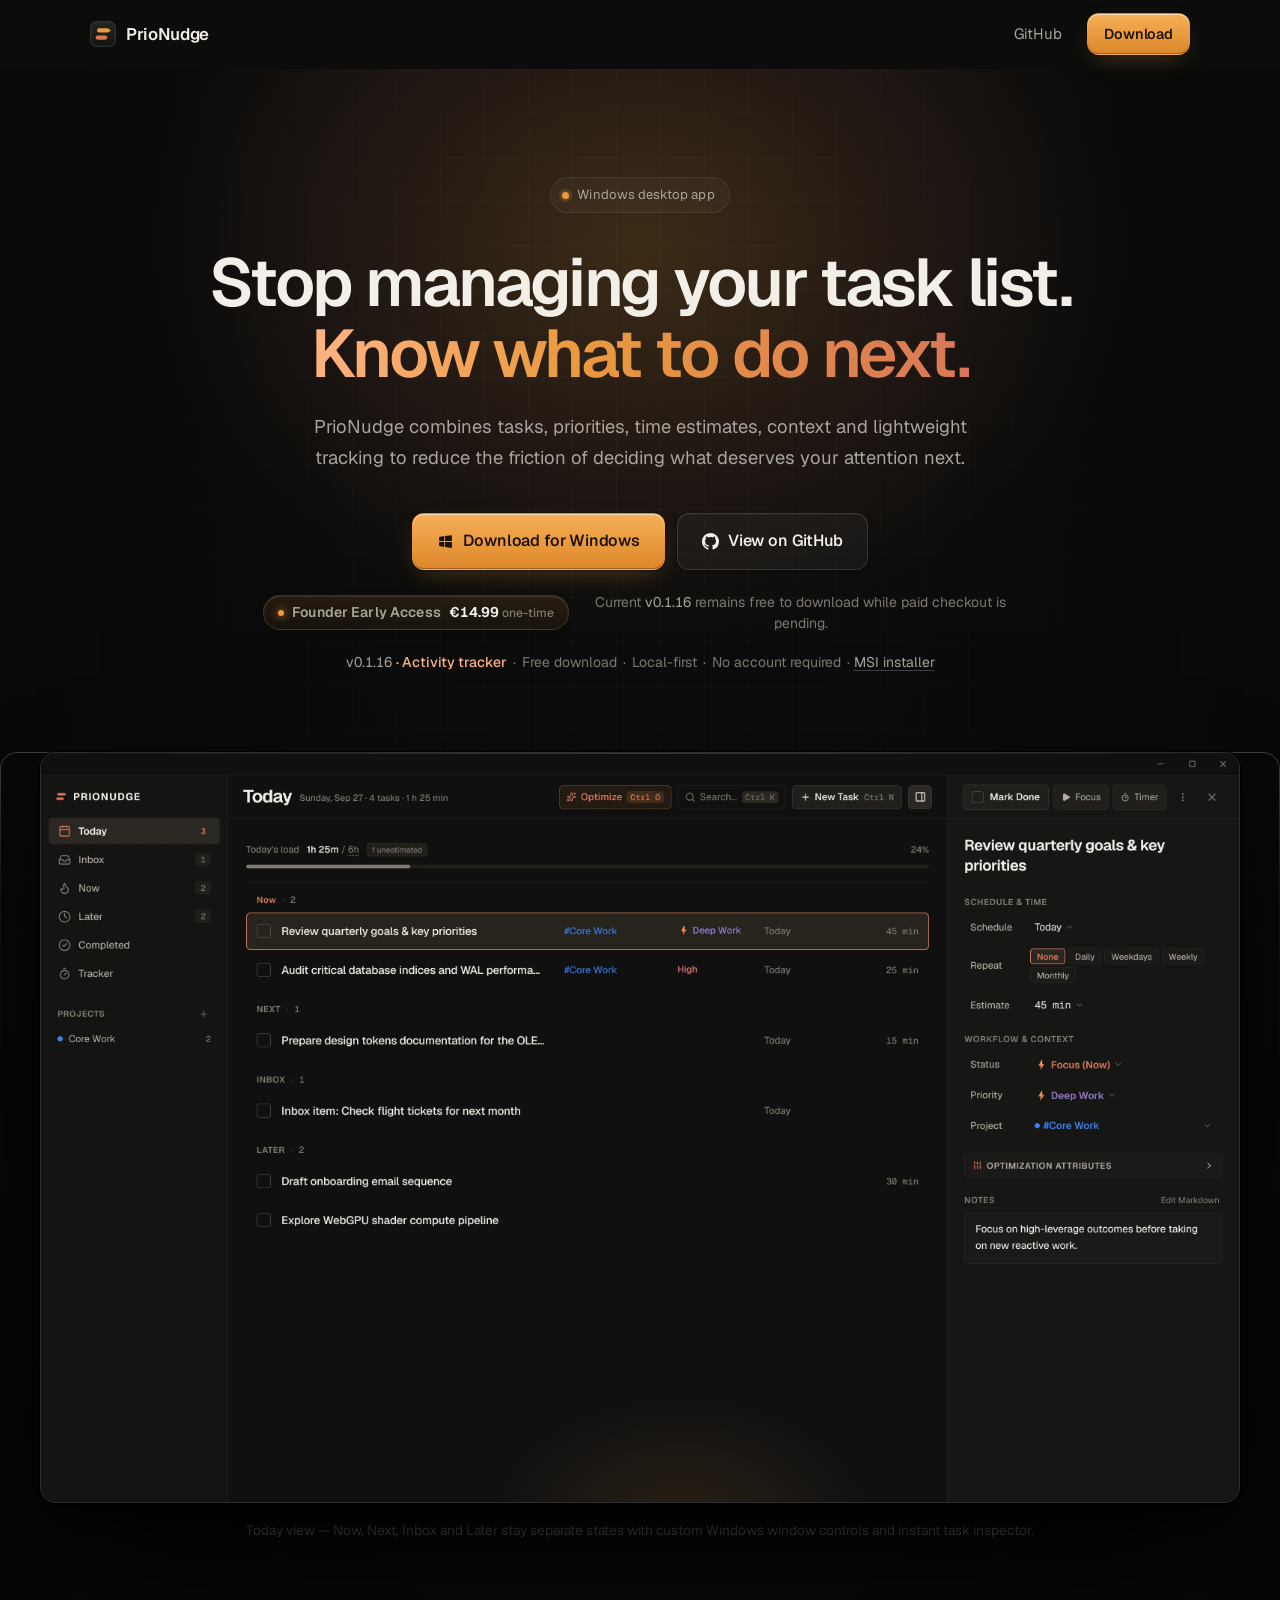
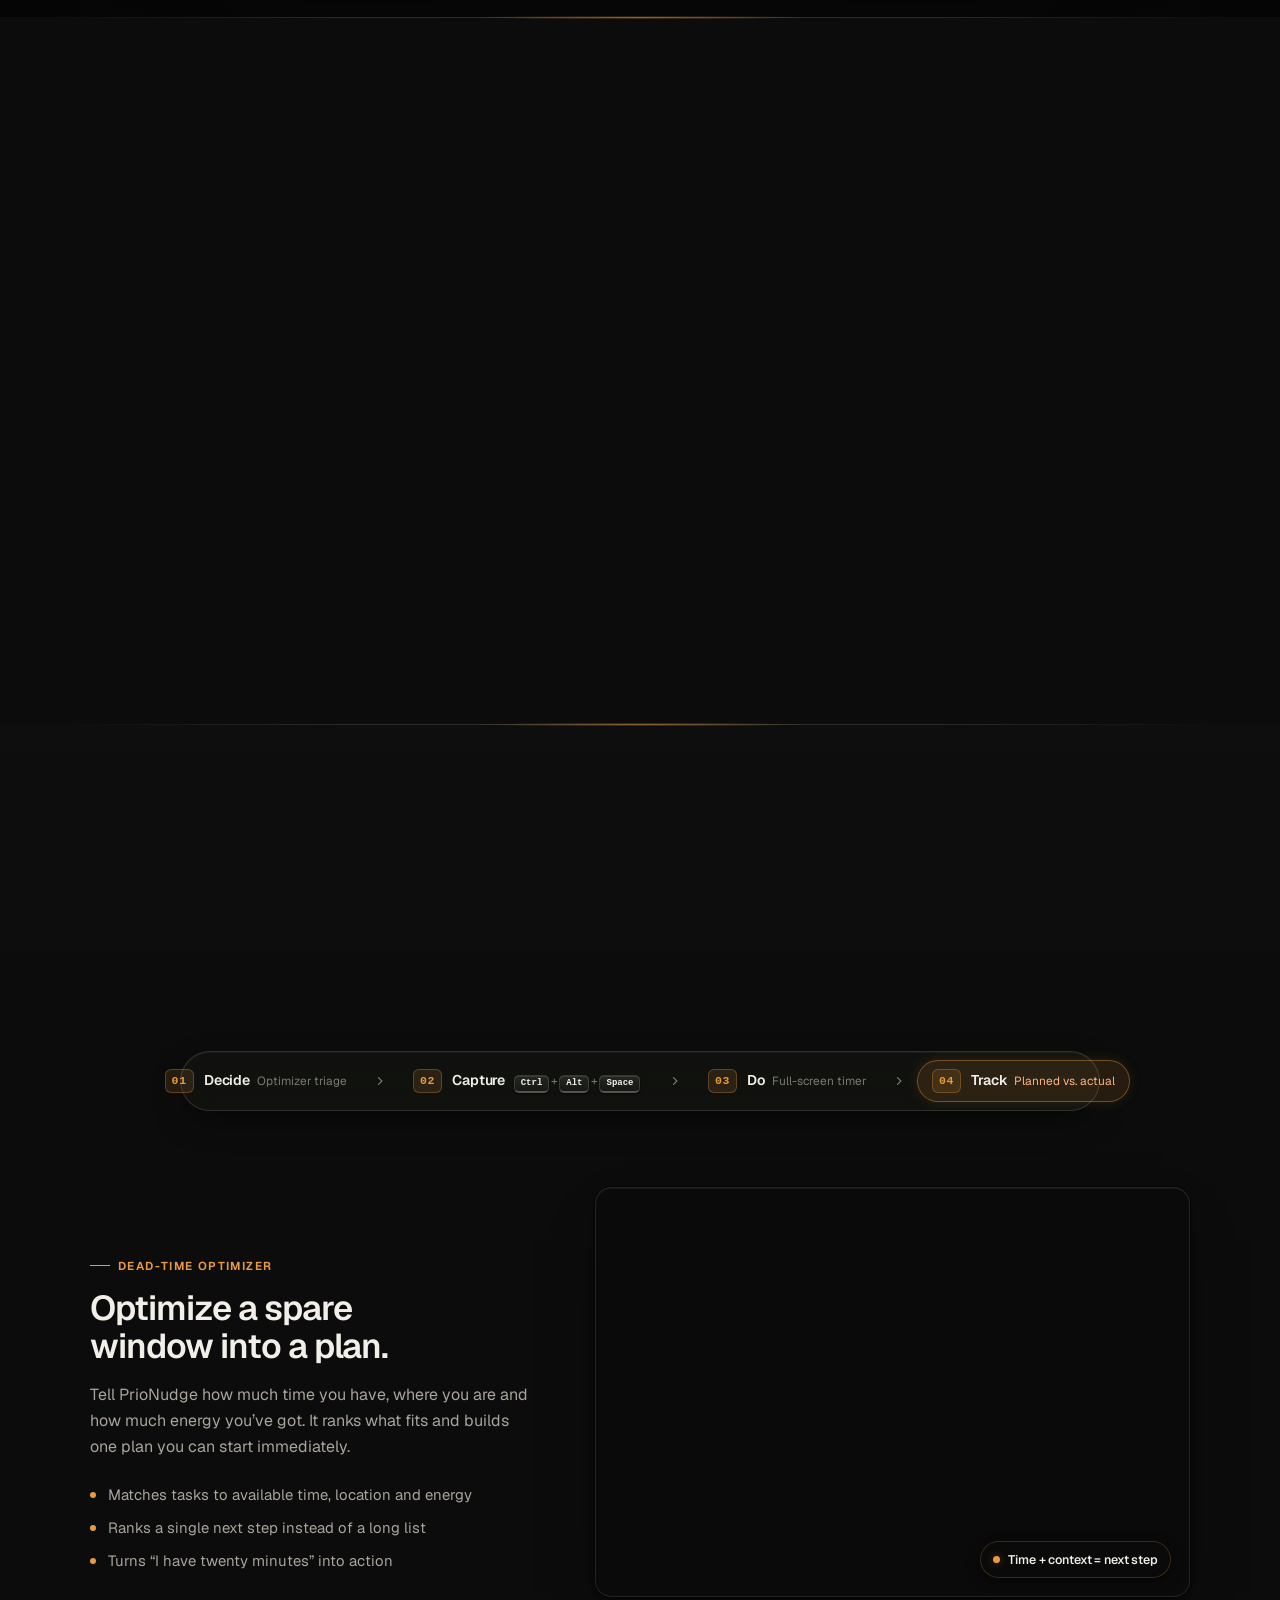
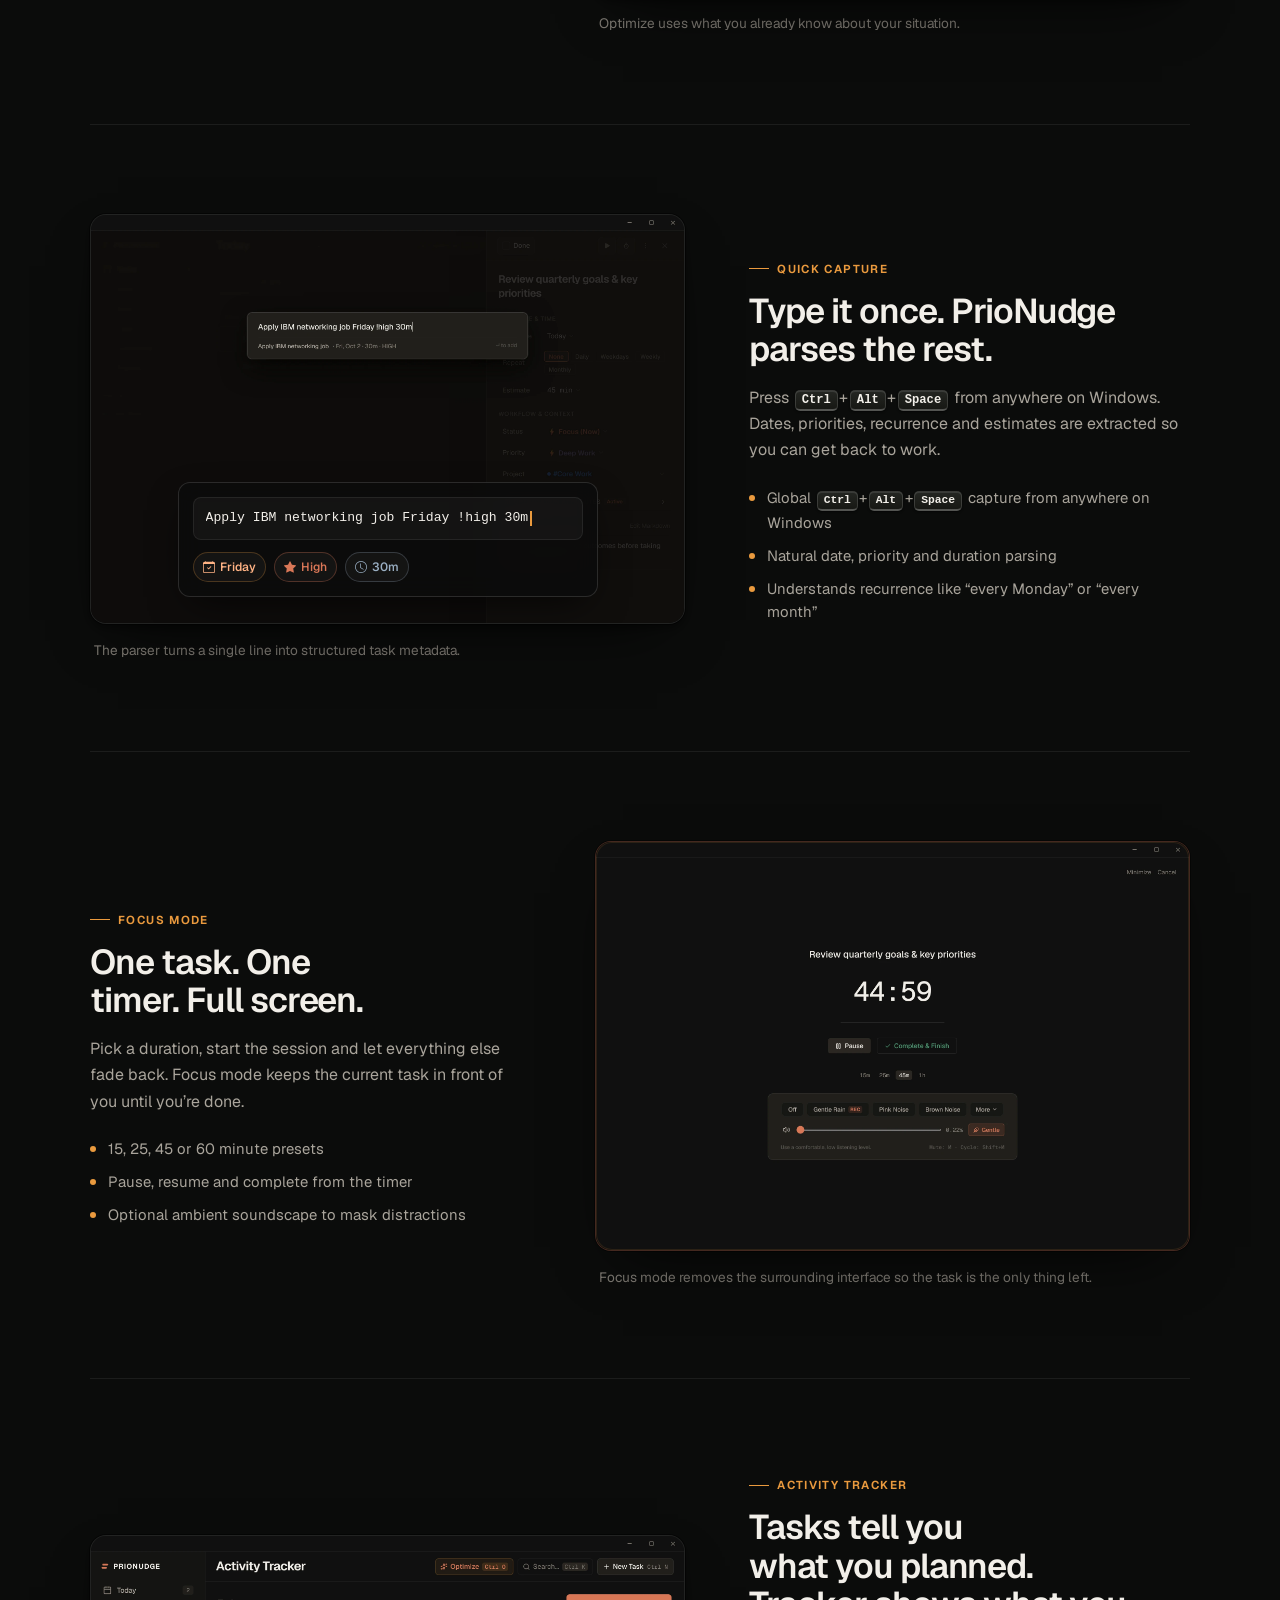
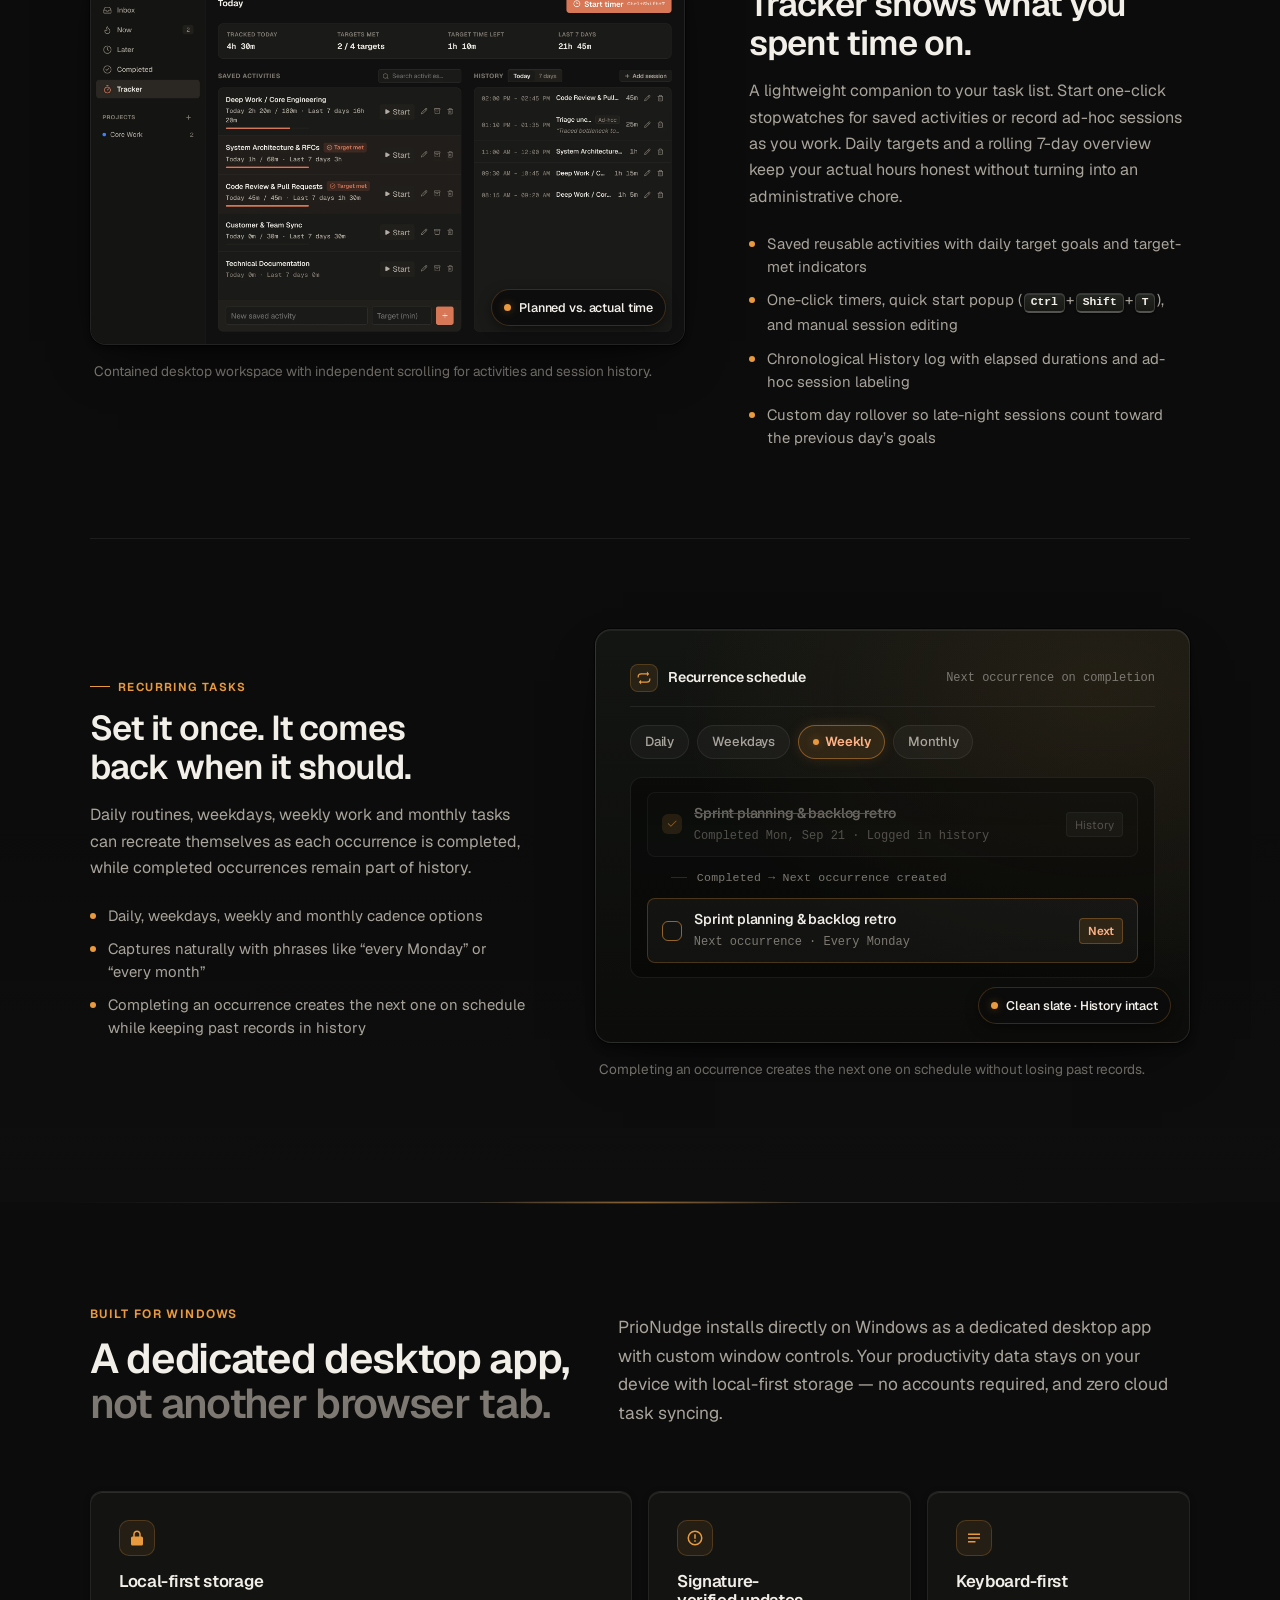
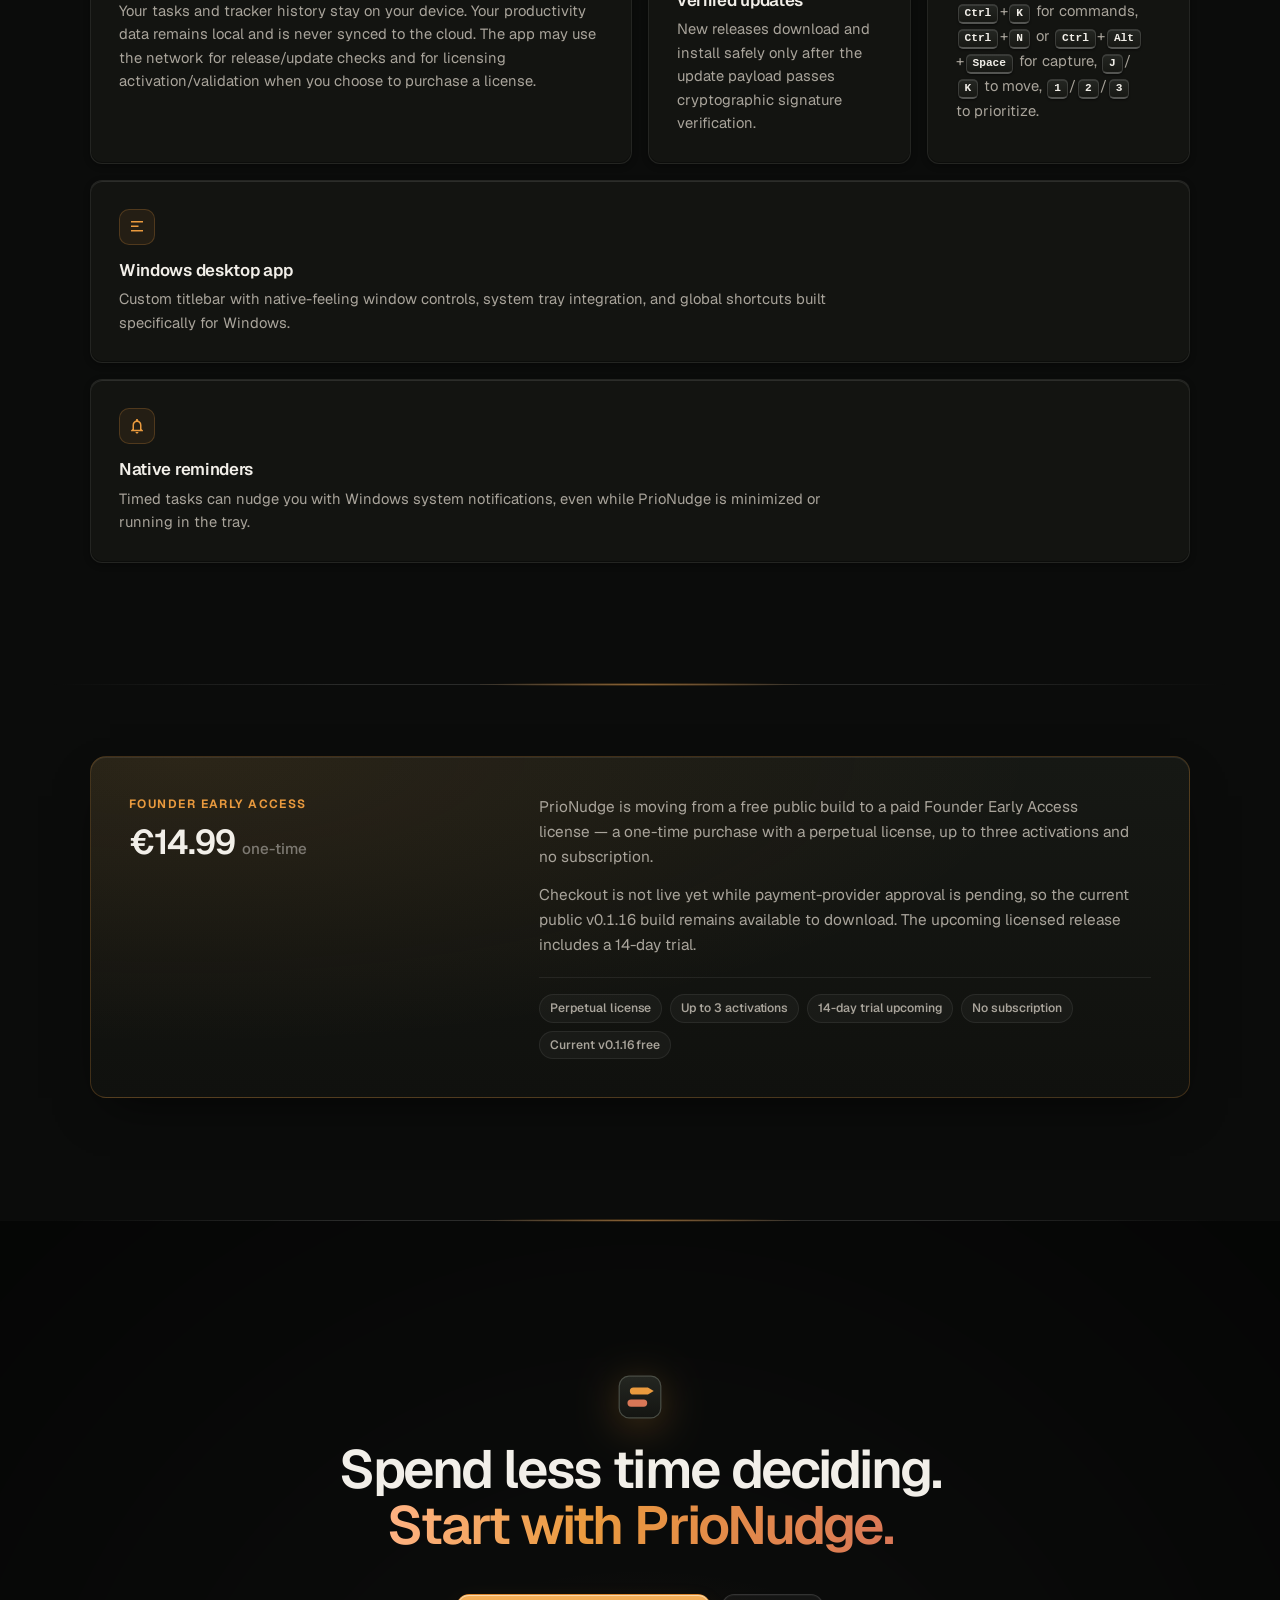
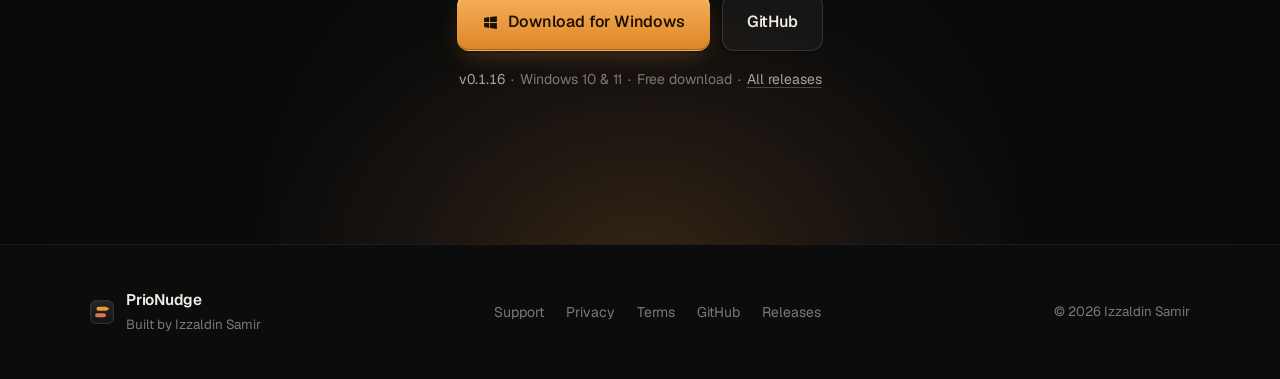
==== commit d6d83e09: "fix: refine website polish interactions" ====
--- a/index.html
+++ b/index.html
@@ -186,23 +186,23 @@
         <p class="section__lead">Not a hundred features. Just the parts that remove a decision.</p>
       </div>
 
-      <!-- Workflow rail: Capture -> Decide -> Do -> Track -->
+      <!-- Workflow rail: Decide -> Capture -> Do -> Track -->
       <nav class="workflow-rail" data-reveal aria-label="Product workflow loop">
+        <a class="workflow-step" href="#optimize">
+          <span class="workflow-step__num">01</span>
+          <div class="workflow-step__body">
+            <span class="workflow-step__name">Decide</span>
+            <span class="workflow-step__meta">Optimizer triage</span>
+          </div>
+        </a>
+        <span class="workflow-rail__arrow" aria-hidden="true">
+          <svg viewBox="0 0 16 16"><path d="M6 3.5l4.5 4.5L6 12.5" fill="none" stroke="currentColor" stroke-width="1.6" stroke-linecap="round" stroke-linejoin="round"/></svg>
+        </span>
         <a class="workflow-step" href="#capture">
-          <span class="workflow-step__num">01</span>
+          <span class="workflow-step__num">02</span>
           <div class="workflow-step__body">
             <span class="workflow-step__name">Capture</span>
             <span class="workflow-step__meta"><kbd>Ctrl</kbd>+<kbd>Alt</kbd>+<kbd>Space</kbd></span>
-          </div>
-        </a>
-        <span class="workflow-rail__arrow" aria-hidden="true">
-          <svg viewBox="0 0 16 16"><path d="M6 3.5l4.5 4.5L6 12.5" fill="none" stroke="currentColor" stroke-width="1.6" stroke-linecap="round" stroke-linejoin="round"/></svg>
-        </span>
-        <a class="workflow-step" href="#optimize">
-          <span class="workflow-step__num">02</span>
-          <div class="workflow-step__body">
-            <span class="workflow-step__name">Decide</span>
-            <span class="workflow-step__meta">Optimizer triage</span>
           </div>
         </a>
         <span class="workflow-rail__arrow" aria-hidden="true">
@@ -484,10 +484,6 @@
         <div class="early-access__intro">
           <p class="section__eyebrow" id="early-access-title">Founder Early Access</p>
           <p class="early-access__price">&euro;14.99 <span>one-time</span></p>
-          <div class="early-access__status" aria-label="License release status">
-            <span class="early-access__status-dot" aria-hidden="true"></span>
-            <span>Store review in progress</span>
-          </div>
         </div>
         <div class="early-access__body">
           <p>PrioNudge is moving from a free public build to a paid Founder Early Access license &mdash; a one-time purchase with a perpetual license, up to three activations and no subscription.</p>
--- a/styles.css
+++ b/styles.css
@@ -1329,24 +1329,6 @@
   font-weight: 500;
   letter-spacing: 0;
   color: var(--text-3);
-}
-
-.early-access__status {
-  display: inline-flex;
-  align-items: center;
-  gap: 7px;
-  margin-top: 10px;
-  font-size: 0.76rem;
-  font-family: var(--mono);
-  color: var(--text-3);
-}
-.early-access__status-dot {
-  width: 6px;
-  height: 6px;
-  border-radius: 50%;
-  background: var(--amber);
-  box-shadow: 0 0 6px var(--amber);
-  animation: pulse-dot 2.4s ease-in-out infinite;
 }
 
 .early-access__body p {
@@ -1662,7 +1644,7 @@
   .btn:hover, .feature:hover .feature__frame, .bento__card:hover, .workflow-step:hover, .cta__mark:hover { transform: none !important; }
   .hero__frame, .shot__frame { transform: none !important; }
   .shot__cursor-glow { display: none !important; }
-  .hero__pricing-dot, .feature__callout-dot, .early-access__status-dot {
+  .hero__pricing-dot, .feature__callout-dot {
     animation: none !important;
   }
 }
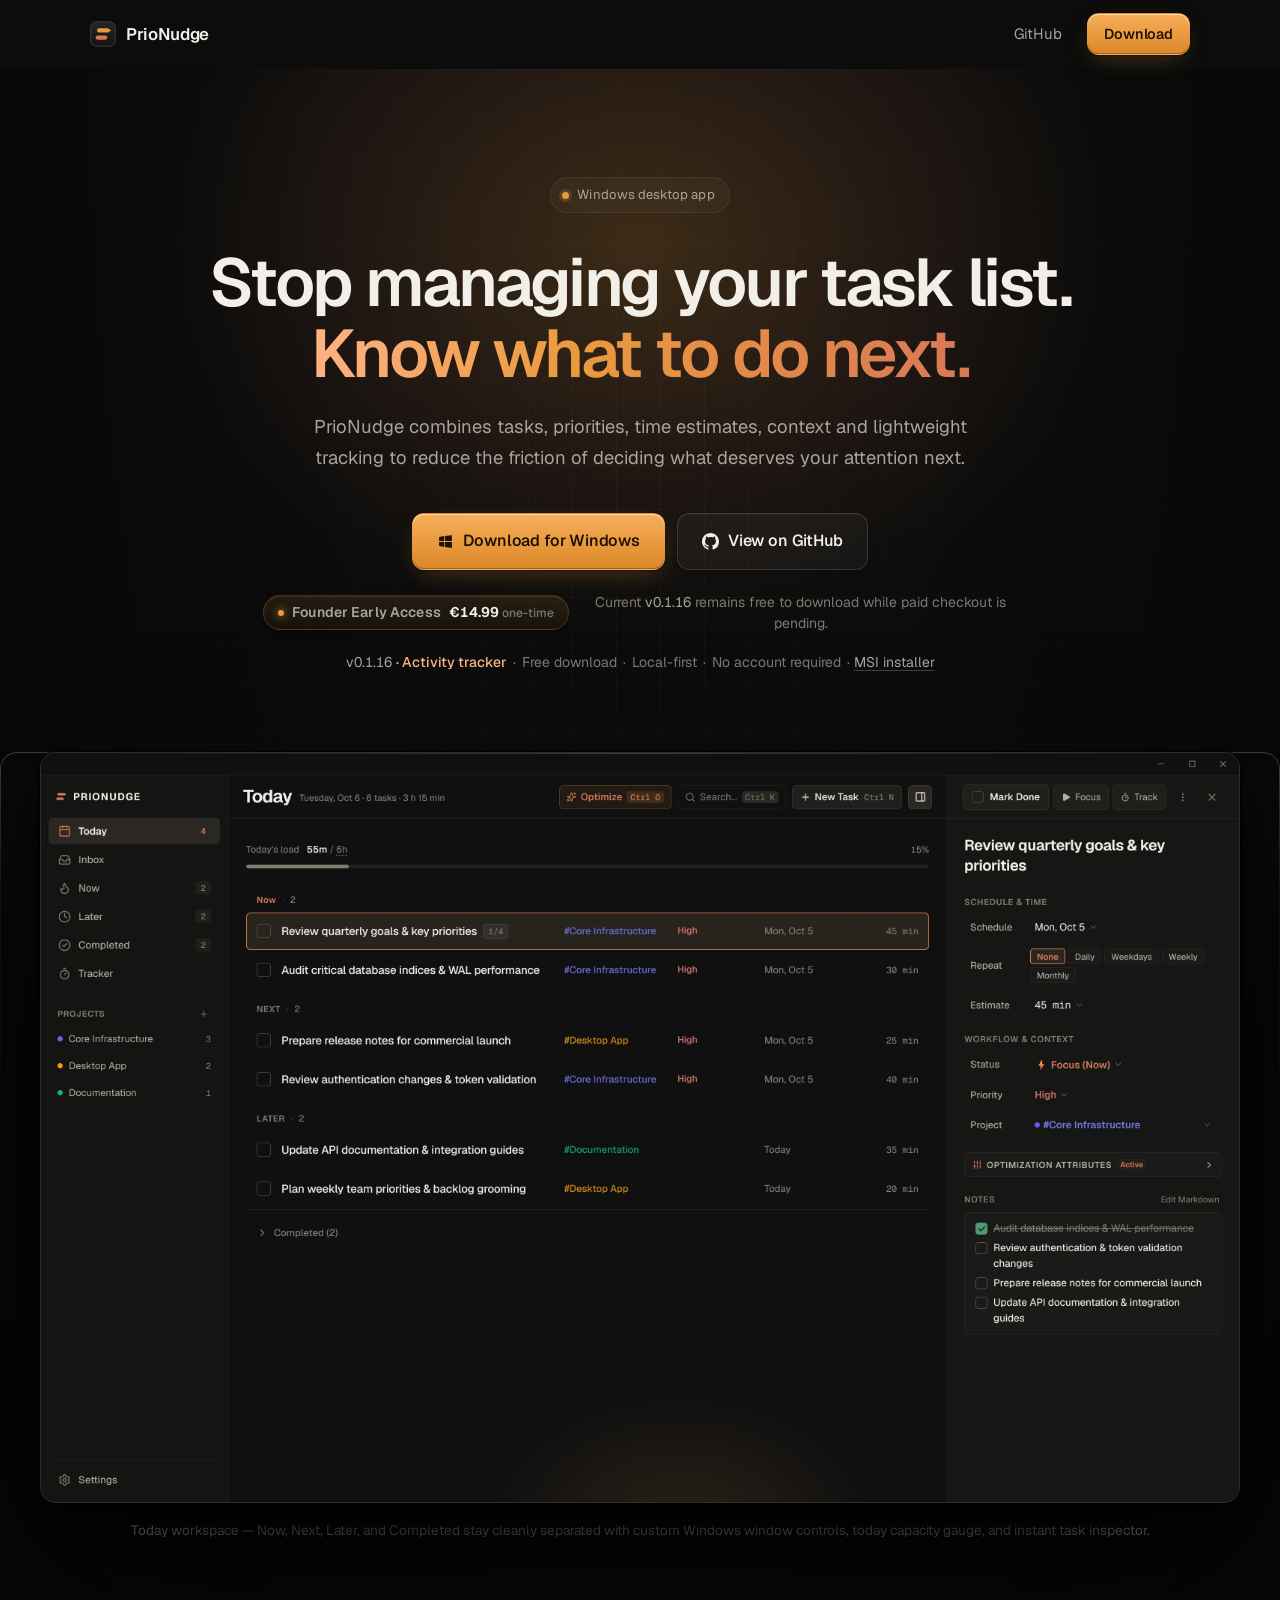
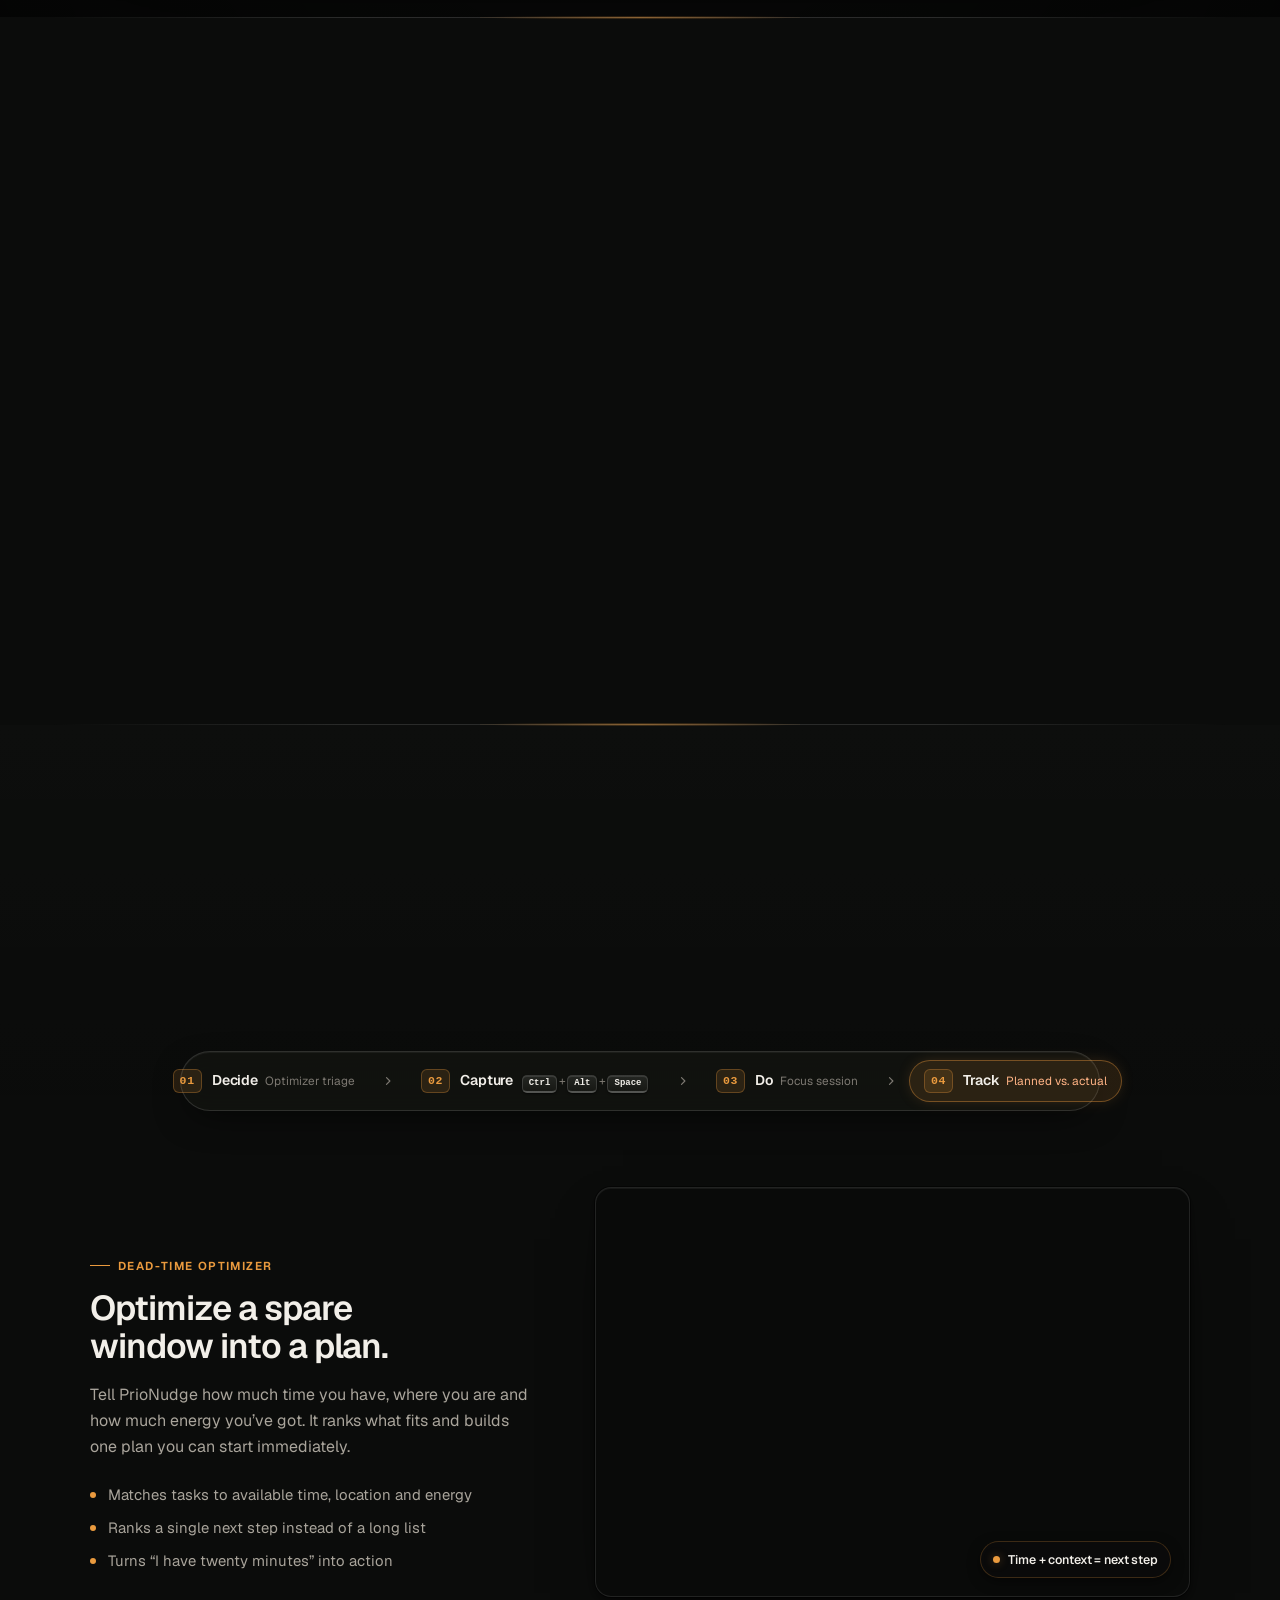
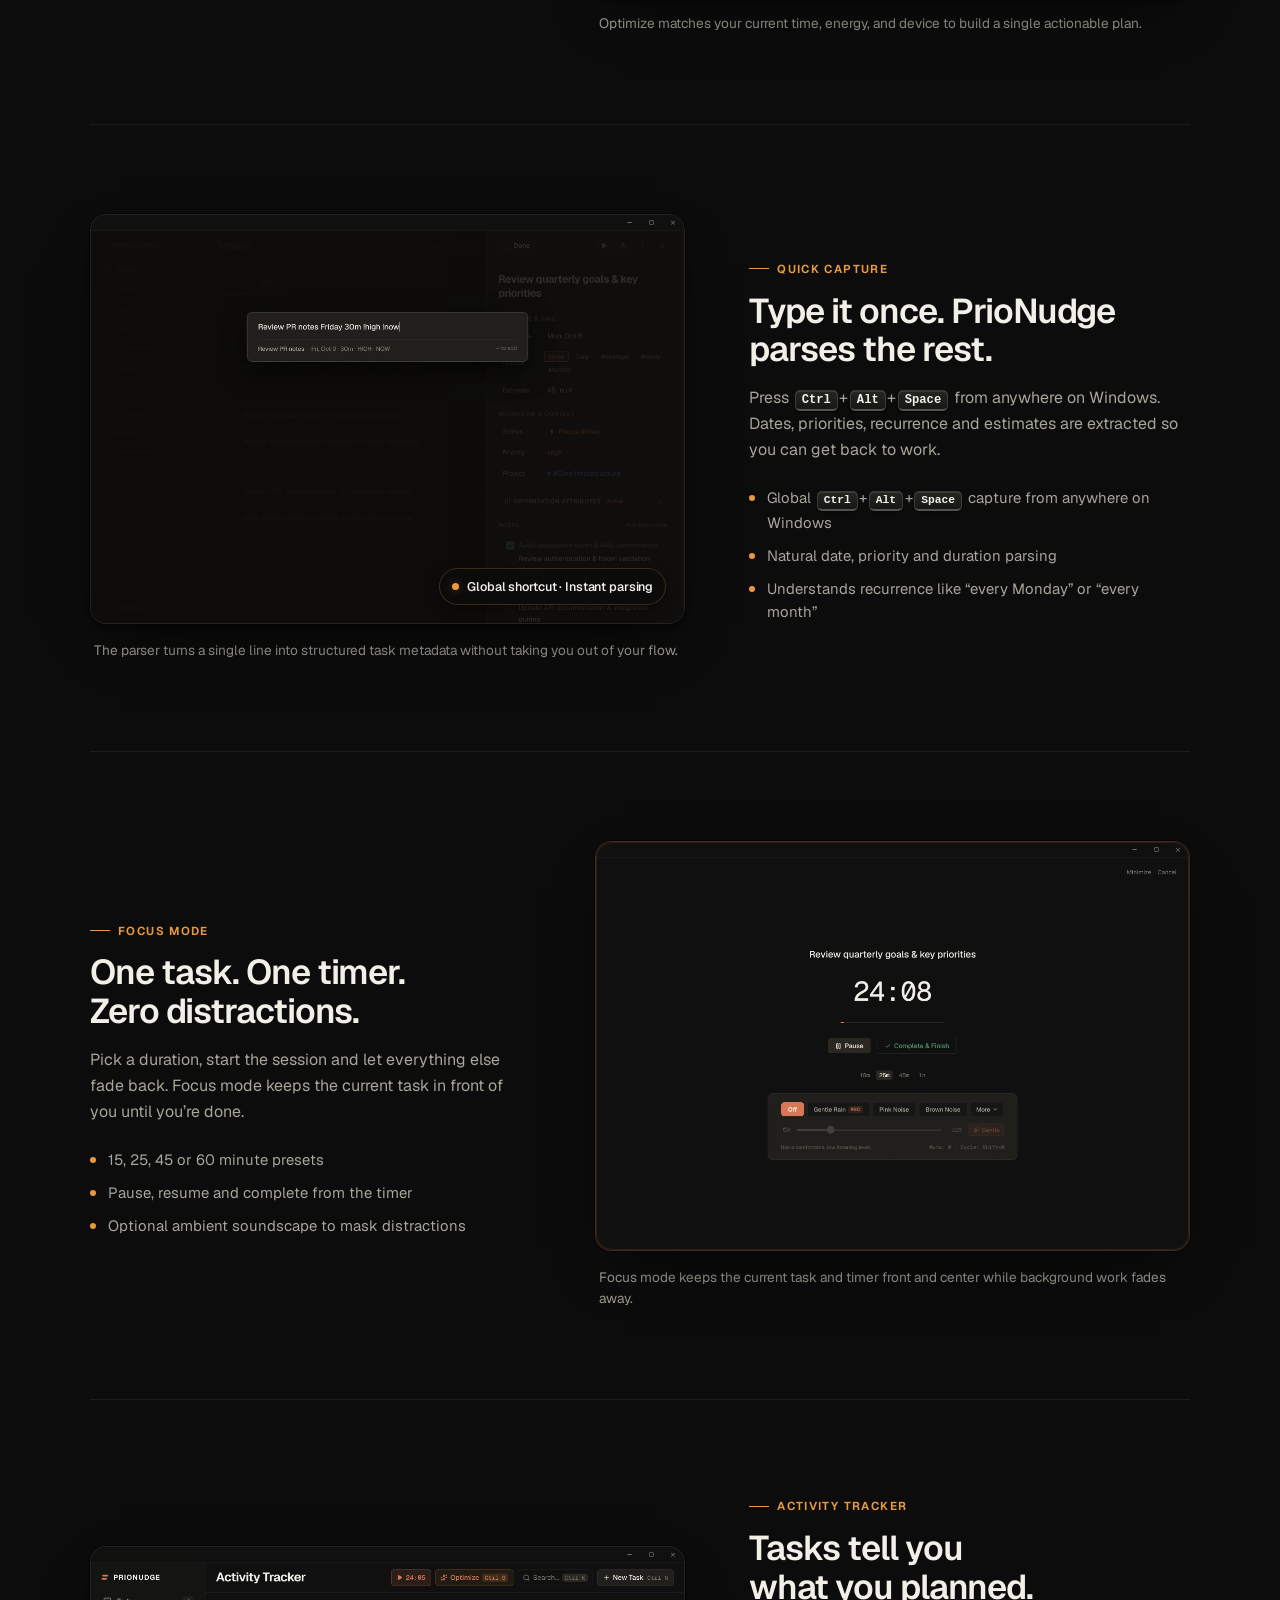
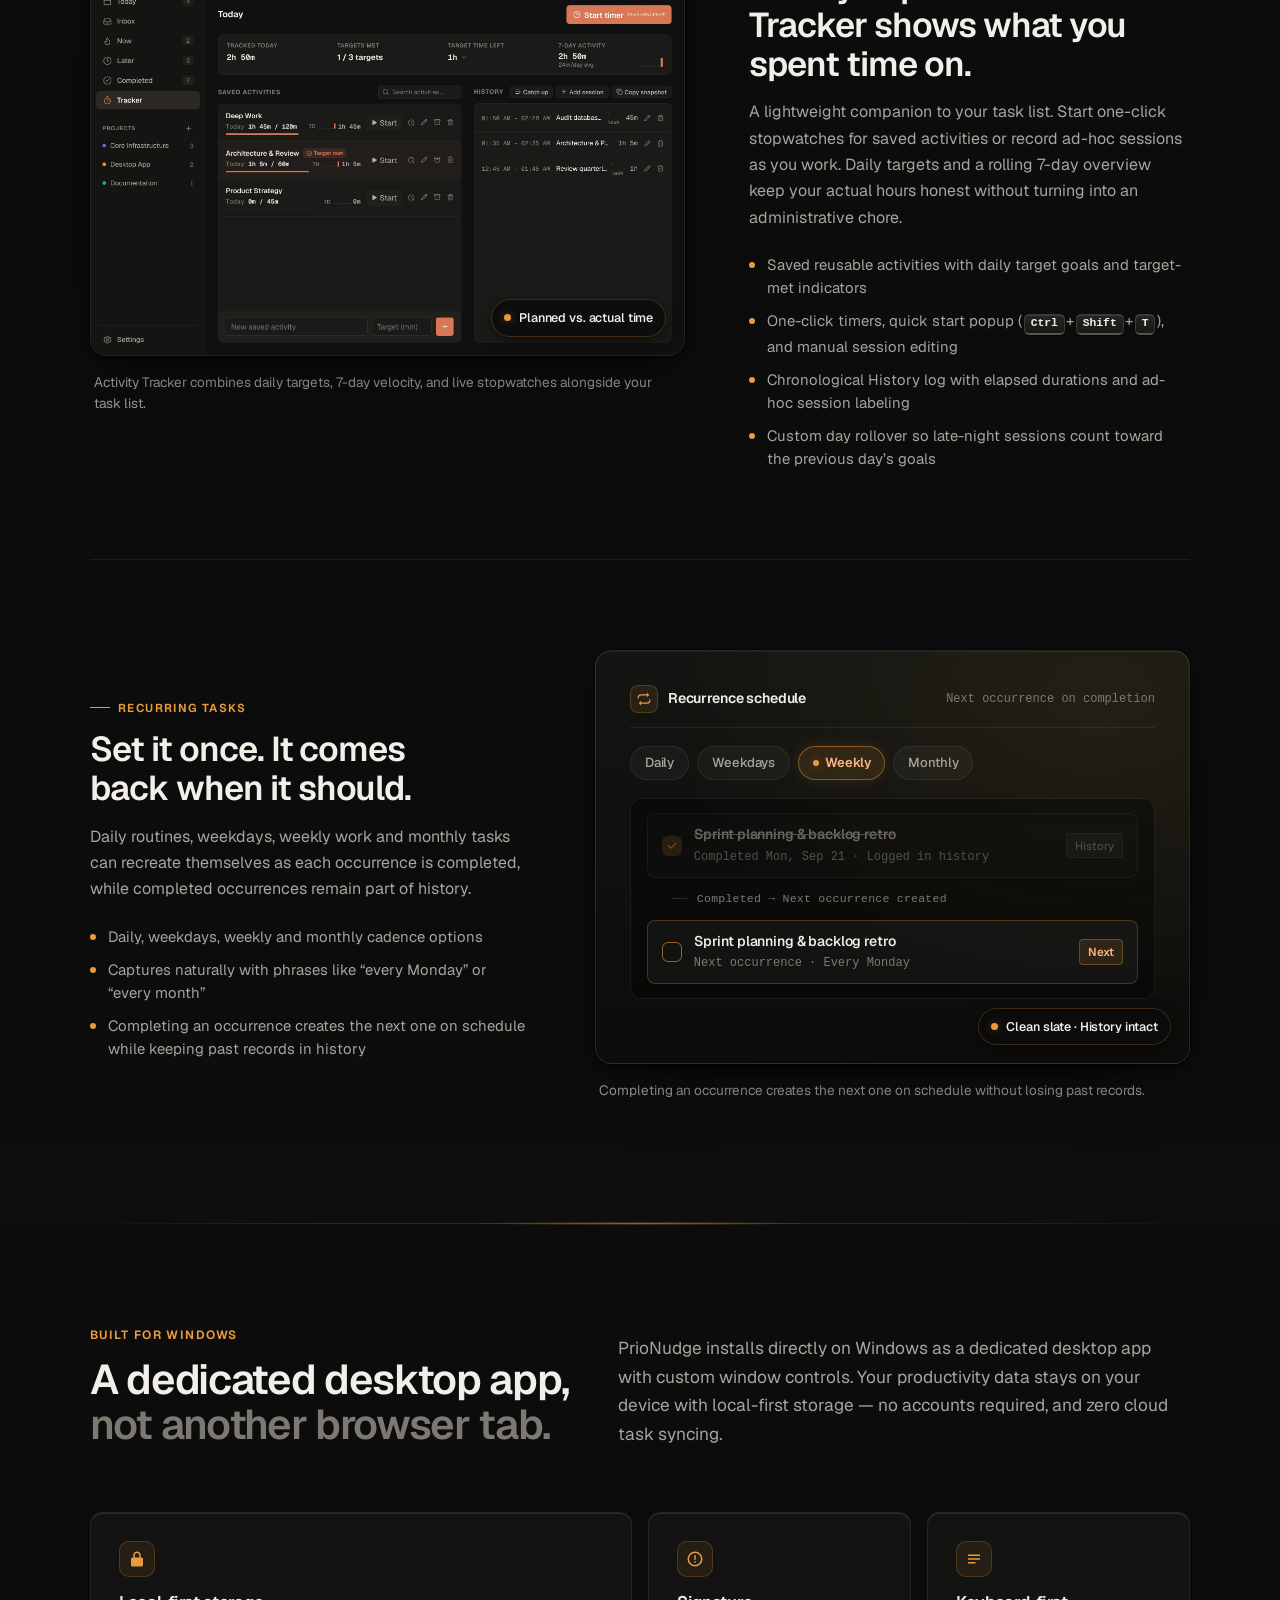
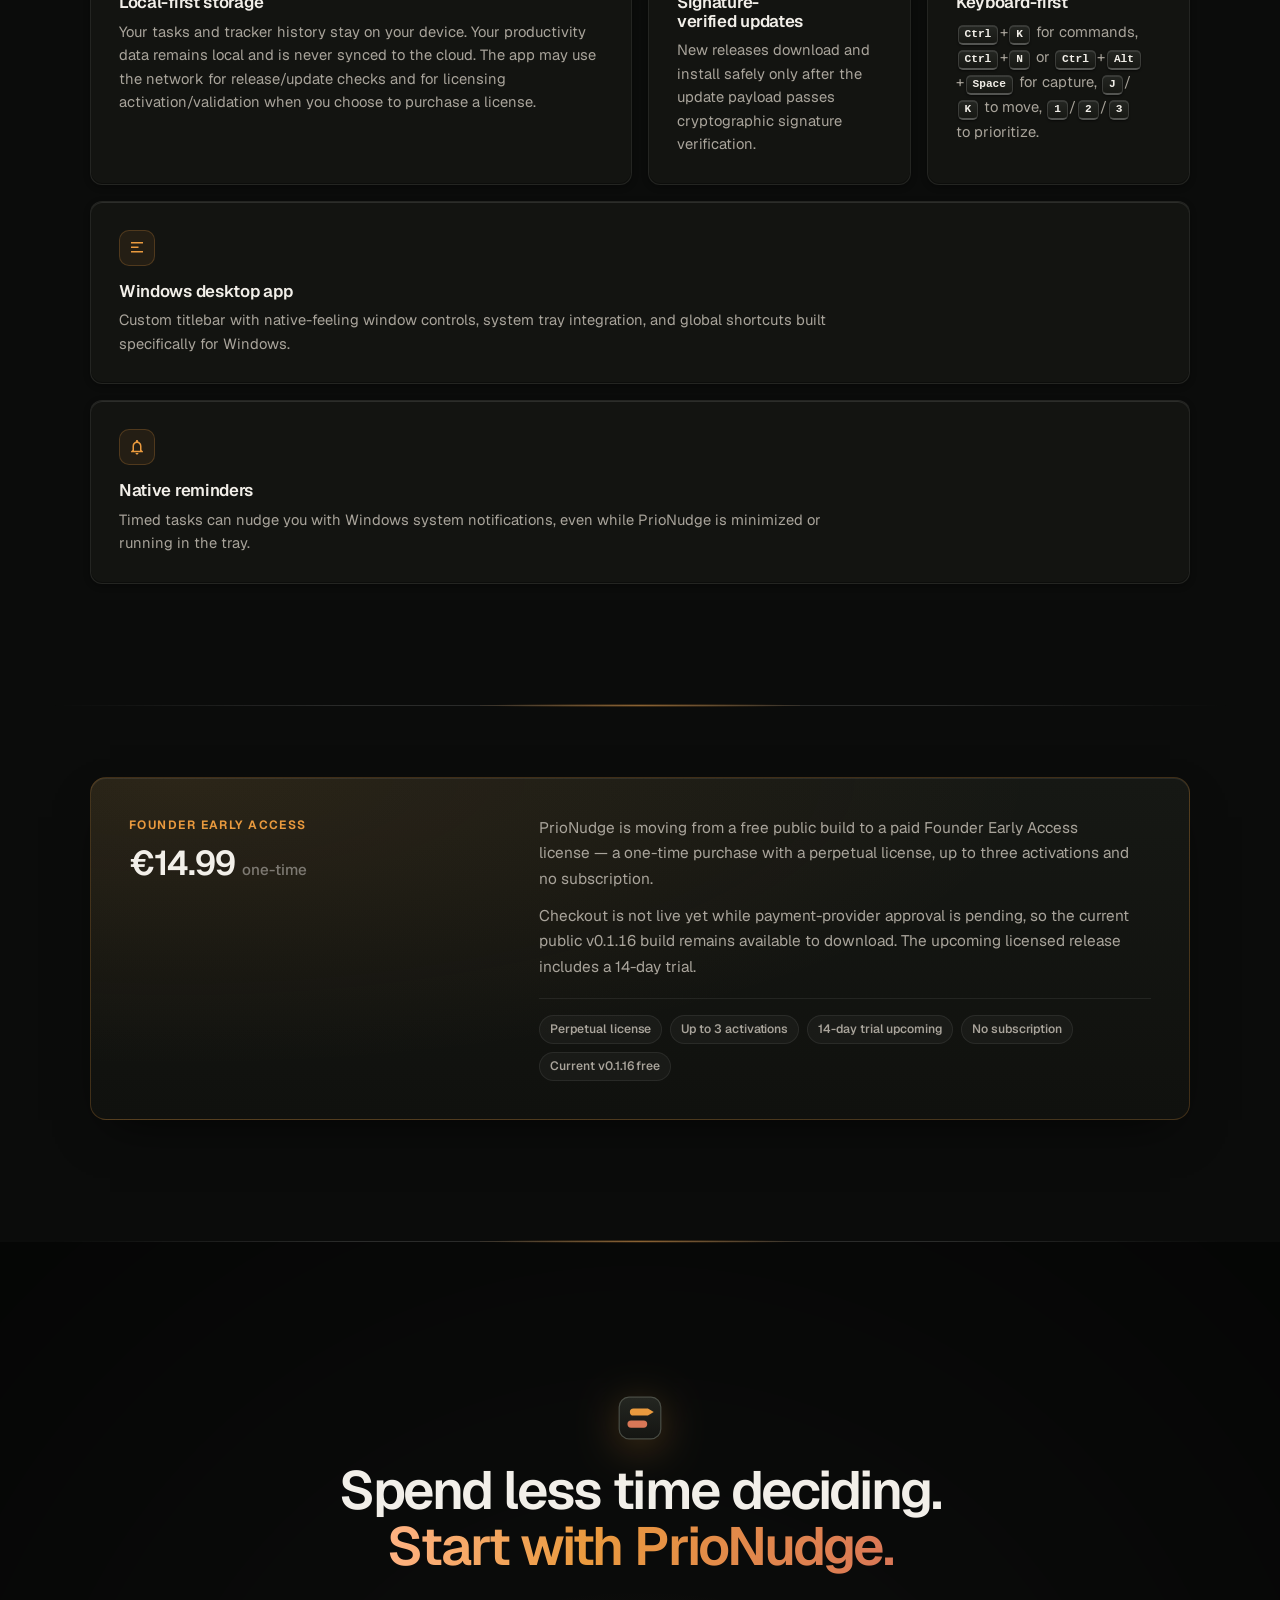
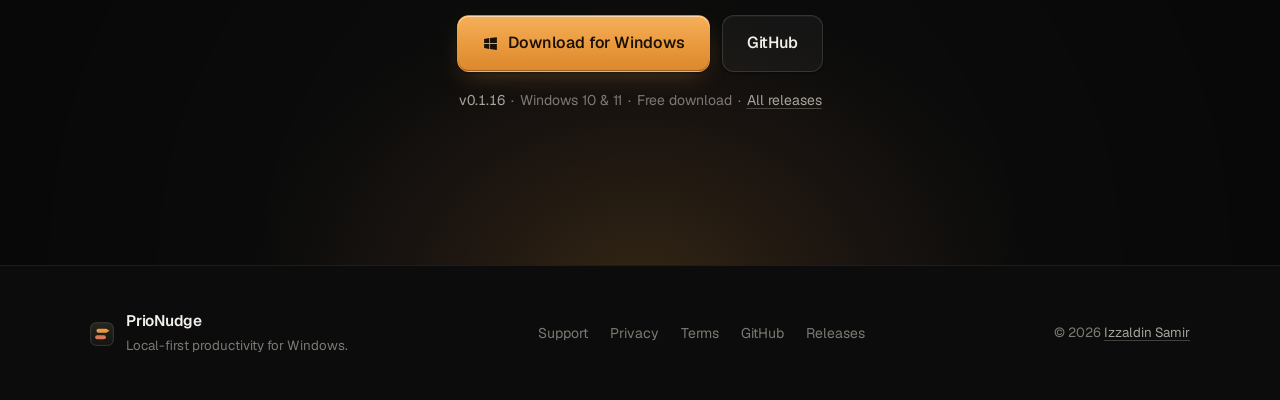
==== commit d19fd77d: "feat: refresh product visuals and site polish" ====
--- a/index.html
+++ b/index.html
@@ -125,13 +125,13 @@
           <img
             src="assets/img/hero-today.webp"
             width="3200" height="2000"
-            alt="The PrioNudge desktop app Today view with custom window titlebar. The Now section holds two prioritized tasks — one marked Deep Work, one marked High priority — with Next, Inbox and Later sections below, and the task inspector open on the right showing recurrence schedule options and task attributes."
+            alt="The PrioNudge desktop app Today workspace. The Now section features the active priority task with subtask checklist progress, with Next, Inbox, and Later sections organized below. The task inspector on the right displays subtasks and contextual energy, location, and device attributes."
             fetchpriority="high" decoding="async">
           <span class="shot__sheen" aria-hidden="true"></span>
           <span class="shot__cursor-glow" aria-hidden="true"></span>
         </div>
         <figcaption class="shot__caption">
-          Today view — Now, Next, Inbox and Later stay separate states with custom Windows window controls and instant task inspector.
+          Today workspace — Now, Next, Later, and Completed stay cleanly separated with custom Windows window controls, today capacity gauge, and instant task inspector.
         </figcaption>
       </figure>
     </div>
@@ -212,7 +212,7 @@
           <span class="workflow-step__num">03</span>
           <div class="workflow-step__body">
             <span class="workflow-step__name">Do</span>
-            <span class="workflow-step__meta">Full-screen timer</span>
+            <span class="workflow-step__meta">Focus session</span>
           </div>
         </a>
         <span class="workflow-rail__arrow" aria-hidden="true">
@@ -242,13 +242,13 @@
         <figure class="feature__media">
           <div class="feature__frame">
             <img src="assets/img/detail-optimize.webp" width="2280" height="1568" loading="lazy" decoding="async"
-              alt="The Dead-Time Optimizer: choose an available time window, location, device and energy level, and PrioNudge ranks a single task into a startable plan.">
+              alt="The Dead-Time Optimizer modal: selecting an available 25-minute window with high energy, computer device, and work location ranks the best matching task into an executable plan.">
             <span class="feature__callout" aria-hidden="true">
               <span class="feature__callout-dot"></span>
               <span>Time + context = next step</span>
             </span>
           </div>
-          <figcaption class="feature__caption">Optimize uses what you already know about your situation.</figcaption>
+          <figcaption class="feature__caption">Optimize matches your current time, energy, and device to build a single actionable plan.</figcaption>
         </figure>
       </article>
 
@@ -265,33 +265,15 @@
           </ul>
         </div>
         <figure class="feature__media">
-          <div class="feature__frame feature__frame--demo">
+          <div class="feature__frame">
             <img src="assets/img/detail-capture.webp" width="2280" height="1568" loading="lazy" decoding="async"
-              alt="Quick Capture parsing a typed line into a task dated Friday with a 30 minute estimate and high priority.">
-            <div class="capture-demo" aria-hidden="true">
-              <div class="capture-demo__bar">
-                <span class="capture-demo__input">
-                  <span class="capture-demo__text">Apply IBM networking job Friday !high 30m</span>
-                  <span class="capture-demo__caret"></span>
-                </span>
-              </div>
-              <div class="capture-demo__chips">
-                <span class="capture-demo__chip capture-demo__chip--date">
-                  <svg viewBox="0 0 16 16" aria-hidden="true"><path d="M10.854 7.146a.5.5 0 0 1 0 .708l-3 3a.5.5 0 0 1-.708 0l-1.5-1.5a.5.5 0 1 1 .708-.708L7.5 9.793l2.646-2.647a.5.5 0 0 1 .708 0z"/><path d="M3.5 0a.5.5 0 0 1 .5.5V1h8V.5a.5.5 0 0 1 1 0V1h1a2 2 0 0 1 2 2v11a2 2 0 0 1-2 2H2a2 2 0 0 1-2-2V3a2 2 0 0 1 2-2h1V.5a.5.5 0 0 1 .5-.5zM1 4v10a1 1 0 0 0 1 1h12a1 1 0 0 0 1-1V4H1z"/></svg>
-                  Friday
-                </span>
-                <span class="capture-demo__chip capture-demo__chip--priority">
-                  <svg viewBox="0 0 16 16" aria-hidden="true"><path d="M3.612 15.443c-.386.198-.824-.149-.746-.592l.83-4.73L.173 6.765c-.329-.314-.158-.888.283-.95l4.898-.696L7.538.792c.197-.39.73-.39.927 0l2.184 4.327 4.898.696c.441.062.612.636.282.95l-3.522 3.356.83 4.73c.078.443-.36.79-.746.592L8 13.187l-4.389 2.256z"/></svg>
-                  High
-                </span>
-                <span class="capture-demo__chip capture-demo__chip--estimate">
-                  <svg viewBox="0 0 16 16" aria-hidden="true"><path d="M8 3.5a.5.5 0 0 0-1 0V9a.5.5 0 0 0 .252.434l3.5 2a.5.5 0 0 0 .496-.868L8 8.71V3.5z"/><path d="M8 16A8 8 0 1 0 8 0a8 8 0 0 0 0 16zm7-8A7 7 0 1 1 1 8a7 7 0 0 1 14 0z"/></svg>
-                  30m
-                </span>
-              </div>
-            </div>
-          </div>
-          <figcaption class="feature__caption">The parser turns a single line into structured task metadata.</figcaption>
+              alt="Quick Capture popup parsing 'Review PR notes Friday 30m !high !now' into structured tokens for title, date, duration, priority, and section.">
+            <span class="feature__callout" aria-hidden="true">
+              <span class="feature__callout-dot"></span>
+              <span>Global shortcut · Instant parsing</span>
+            </span>
+          </div>
+          <figcaption class="feature__caption">The parser turns a single line into structured task metadata without taking you out of your flow.</figcaption>
         </figure>
       </article>
 
@@ -299,7 +281,7 @@
       <article class="feature feature--focus" id="focus" data-reveal>
         <div class="feature__copy">
           <div class="feature__kicker">Focus mode</div>
-          <h3>One task. One timer. Full screen.</h3>
+          <h3>One task. One timer. Zero distractions.</h3>
           <p>Pick a duration, start the session and let everything else fade back. Focus mode keeps the current task in front of you until you&rsquo;re done.</p>
           <ul class="feature__list">
             <li>15, 25, 45 or 60 minute presets</li>
@@ -310,10 +292,10 @@
         <figure class="feature__media">
           <div class="feature__frame feature__frame--focus">
             <img src="assets/img/detail-focus.webp" width="2280" height="1568" loading="lazy" decoding="async"
-              alt="Focus mode: a full-screen single-task timer with pause and complete controls and 15 to 60 minute presets.">
+              alt="Focus mode: a focused single-task workspace with countdown timer, 15 to 60 minute presets, pause, complete, and ambient soundscape controls.">
             <span class="feature__focus-ring" aria-hidden="true"></span>
           </div>
-          <figcaption class="feature__caption">Focus mode removes the surrounding interface so the task is the only thing left.</figcaption>
+          <figcaption class="feature__caption">Focus mode keeps the current task and timer front and center while background work fades away.</figcaption>
         </figure>
       </article>
 
@@ -333,13 +315,13 @@
         <figure class="feature__media">
           <div class="feature__frame feature__frame--tracker">
             <img src="assets/img/detail-tracker.webp" width="2280" height="1568" loading="lazy" decoding="async"
-              alt="The PrioNudge Activity Tracker showing the summary strip (Tracked today, Targets met, Target time left, Last 7 days), saved activities with progress bars and target-met badges, and the session history panel.">
+              alt="The PrioNudge Activity Tracker showing the summary strip (Tracked today, Targets met, Target time left, Last 7 days chart), saved activities with target goals, and the chronological session history panel.">
             <span class="feature__callout" aria-hidden="true">
               <span class="feature__callout-dot"></span>
               <span>Planned vs. actual time</span>
             </span>
           </div>
-          <figcaption class="feature__caption">Contained desktop workspace with independent scrolling for activities and session history.</figcaption>
+          <figcaption class="feature__caption">Activity Tracker combines daily targets, 7-day velocity, and live stopwatches alongside your task list.</figcaption>
         </figure>
       </article>
 
@@ -536,10 +518,10 @@
       <span class="mark mark--sm" aria-hidden="true">
         <svg viewBox="0 0 512 512" focusable="false" aria-hidden="true"><use href="#pn-mark"/></svg>
       </span>
-      <span>
+      <div>
         <span class="footer__name">PrioNudge</span>
-        <span class="footer__by">Built by Izzaldin Samir</span>
-      </span>
+        <span class="footer__tagline">Local-first productivity for Windows.</span>
+      </div>
     </div>
     <nav class="footer__links" aria-label="Footer">
       <a href="mailto:support@prionudge.com">Support</a>
@@ -548,7 +530,7 @@
       <a href="https://github.com/IzzaldinSamir/prionudge-releases" target="_blank" rel="noopener">GitHub</a>
       <a href="https://github.com/IzzaldinSamir/prionudge-releases/releases" target="_blank" rel="noopener">Releases</a>
     </nav>
-    <p class="footer__copy">&copy; 2026 Izzaldin Samir</p>
+    <p class="footer__copy">&copy; 2026 <a href="https://ezzulddin.com/" class="footer__author-link" target="_blank" rel="noopener">Izzaldin Samir</a></p>
   </div>
 </footer>
 
--- a/styles.css
+++ b/styles.css
@@ -613,7 +613,7 @@
 
 .shot__caption {
   margin-top: 18px;
-  color: var(--text-3);
+  color: #9C988F;
   font-size: 0.85rem;
   text-align: center;
   padding-inline: 8px;
@@ -890,104 +890,10 @@
 
 .feature__caption {
   margin-top: 16px;
-  color: var(--text-3);
+  color: #9C988F;
   font-size: 0.85rem;
   padding-inline: 4px;
   line-height: 1.55;
-}
-
-/* ---------- quick capture demo ---------- */
-.feature__frame--demo { position: relative; }
-.capture-demo {
-  position: absolute;
-  left: 50%;
-  bottom: 26px;
-  transform: translateX(-50%);
-  width: min(420px, 86%);
-  padding: 14px;
-  border-radius: var(--radius-sm);
-  background: rgba(11, 12, 11, 0.82);
-  border: 1px solid var(--line-strong);
-  backdrop-filter: blur(12px);
-  -webkit-backdrop-filter: blur(12px);
-  box-shadow: 0 14px 40px -14px rgba(0,0,0,0.8);
-}
-.capture-demo__bar {
-  display: flex;
-  align-items: center;
-  gap: 8px;
-  padding: 10px 12px;
-  border-radius: var(--radius-xs);
-  background: rgba(255,255,255,0.04);
-  border: 1px solid var(--line);
-}
-.capture-demo__input {
-  display: inline-flex;
-  align-items: center;
-  min-width: 0;
-  color: var(--text);
-  font-family: var(--mono);
-  font-size: 0.82rem;
-}
-.capture-demo__text {
-  display: inline-block;
-  white-space: nowrap;
-  overflow: hidden;
-  vertical-align: bottom;
-}
-.capture-demo__caret {
-  display: inline-block;
-  width: 2px; height: 1.1em;
-  background: var(--amber);
-  margin-left: 2px;
-  animation: caret-blink 1s step-end infinite;
-}
-
-.capture-demo__chips {
-  display: flex;
-  flex-wrap: wrap;
-  gap: 8px;
-  margin-top: 12px;
-}
-.capture-demo__chip {
-  display: inline-flex;
-  align-items: center;
-  gap: 5px;
-  padding: 5px 9px;
-  border-radius: 999px;
-  font-size: 0.75rem;
-  font-weight: 550;
-  border: 1px solid var(--line);
-  background: rgba(255,255,255,0.04);
-  color: var(--text-2);
-  opacity: 0;
-  transform: translateY(6px);
-}
-.capture-demo__chip svg { width: 12px; height: 12px; fill: currentColor; }
-.capture-demo__chip--date { color: var(--amber-soft); border-color: rgba(234, 154, 62, 0.25); }
-.capture-demo__chip--priority { color: var(--terracotta); border-color: rgba(217, 119, 87, 0.3); }
-.capture-demo__chip--estimate { color: #9BB0C4; border-color: rgba(155, 176, 196, 0.25); }
-
-@keyframes caret-blink {
-  0%, 100% { opacity: 1; }
-  50% { opacity: 0; }
-}
-@keyframes typing {
-  from { width: 0; }
-  to { width: 100%; }
-}
-@keyframes chip-in {
-  to { opacity: 1; transform: translateY(0); }
-}
-
-@media (prefers-reduced-motion: no-preference) {
-  .capture-demo__text { animation: typing 2.4s steps(42, end) 0.4s both; }
-  .capture-demo__chip:nth-child(1) { animation: chip-in 0.5s var(--ease-out) 2.2s both; }
-  .capture-demo__chip:nth-child(2) { animation: chip-in 0.5s var(--ease-out) 2.5s both; }
-  .capture-demo__chip:nth-child(3) { animation: chip-in 0.5s var(--ease-out) 2.8s both; }
-}
-@media (prefers-reduced-motion: reduce) {
-  .capture-demo__chip { opacity: 1; transform: none; }
 }
 
 /* =========================================================
@@ -1439,7 +1345,7 @@
 }
 .footer__brand { display: flex; align-items: center; gap: 12px; }
 .footer__name { display: block; font-weight: 600; font-size: 0.96rem; letter-spacing: -0.015em; }
-.footer__by { display: block; color: var(--text-3); font-size: 0.83rem; margin-top: 2px; }
+.footer__tagline { display: block; color: var(--text-3); font-size: 0.83rem; margin-top: 2px; }
 
 .footer__links { display: flex; flex-wrap: wrap; gap: 22px; }
 .footer__links a {
@@ -1450,6 +1356,17 @@
 .footer__links a:hover { color: var(--text); }
 
 .footer__copy { color: var(--text-3); font-size: 0.83rem; }
+.footer__author-link {
+  color: var(--text-2);
+  text-decoration: underline;
+  text-decoration-color: rgba(255, 255, 255, 0.22);
+  text-underline-offset: 3px;
+  transition: color 0.18s var(--ease), text-decoration-color 0.18s var(--ease);
+}
+.footer__author-link:hover {
+  color: var(--amber);
+  text-decoration-color: rgba(234, 154, 62, 0.5);
+}
 
 /* =========================================================
    STICKY MOBILE CTA
@@ -1567,10 +1484,6 @@
   .feature { gap: 24px; padding-block: 42px; }
   .feature__copy > p { font-size: 1rem; }
   .feature__list li { font-size: 0.95rem; }
-
-  .capture-demo { bottom: 18px; padding: 12px; width: min(340px, 90%); }
-  .capture-demo__input { font-size: 0.72rem; }
-  .capture-demo__bar { padding: 8px 10px; }
 
   .bento { grid-template-columns: 1fr; grid-template-areas: "local" "update" "keyboard" "tray" "remind"; }
 
@@ -1766,6 +1679,6 @@
 @media print {
   body { background: #fff; color: #000; }
   .nav, .hero__ambiance, .cta__ambiance, .shot__glow, .shot__rim, .shot__cursor-glow,
-  .feature__callout, .feature__focus-ring, .capture-demo, .sticky-cta { display: none; }
+  .feature__callout, .feature__focus-ring, .sticky-cta { display: none; }
   [data-reveal] { opacity: 1; transform: none; }
 }
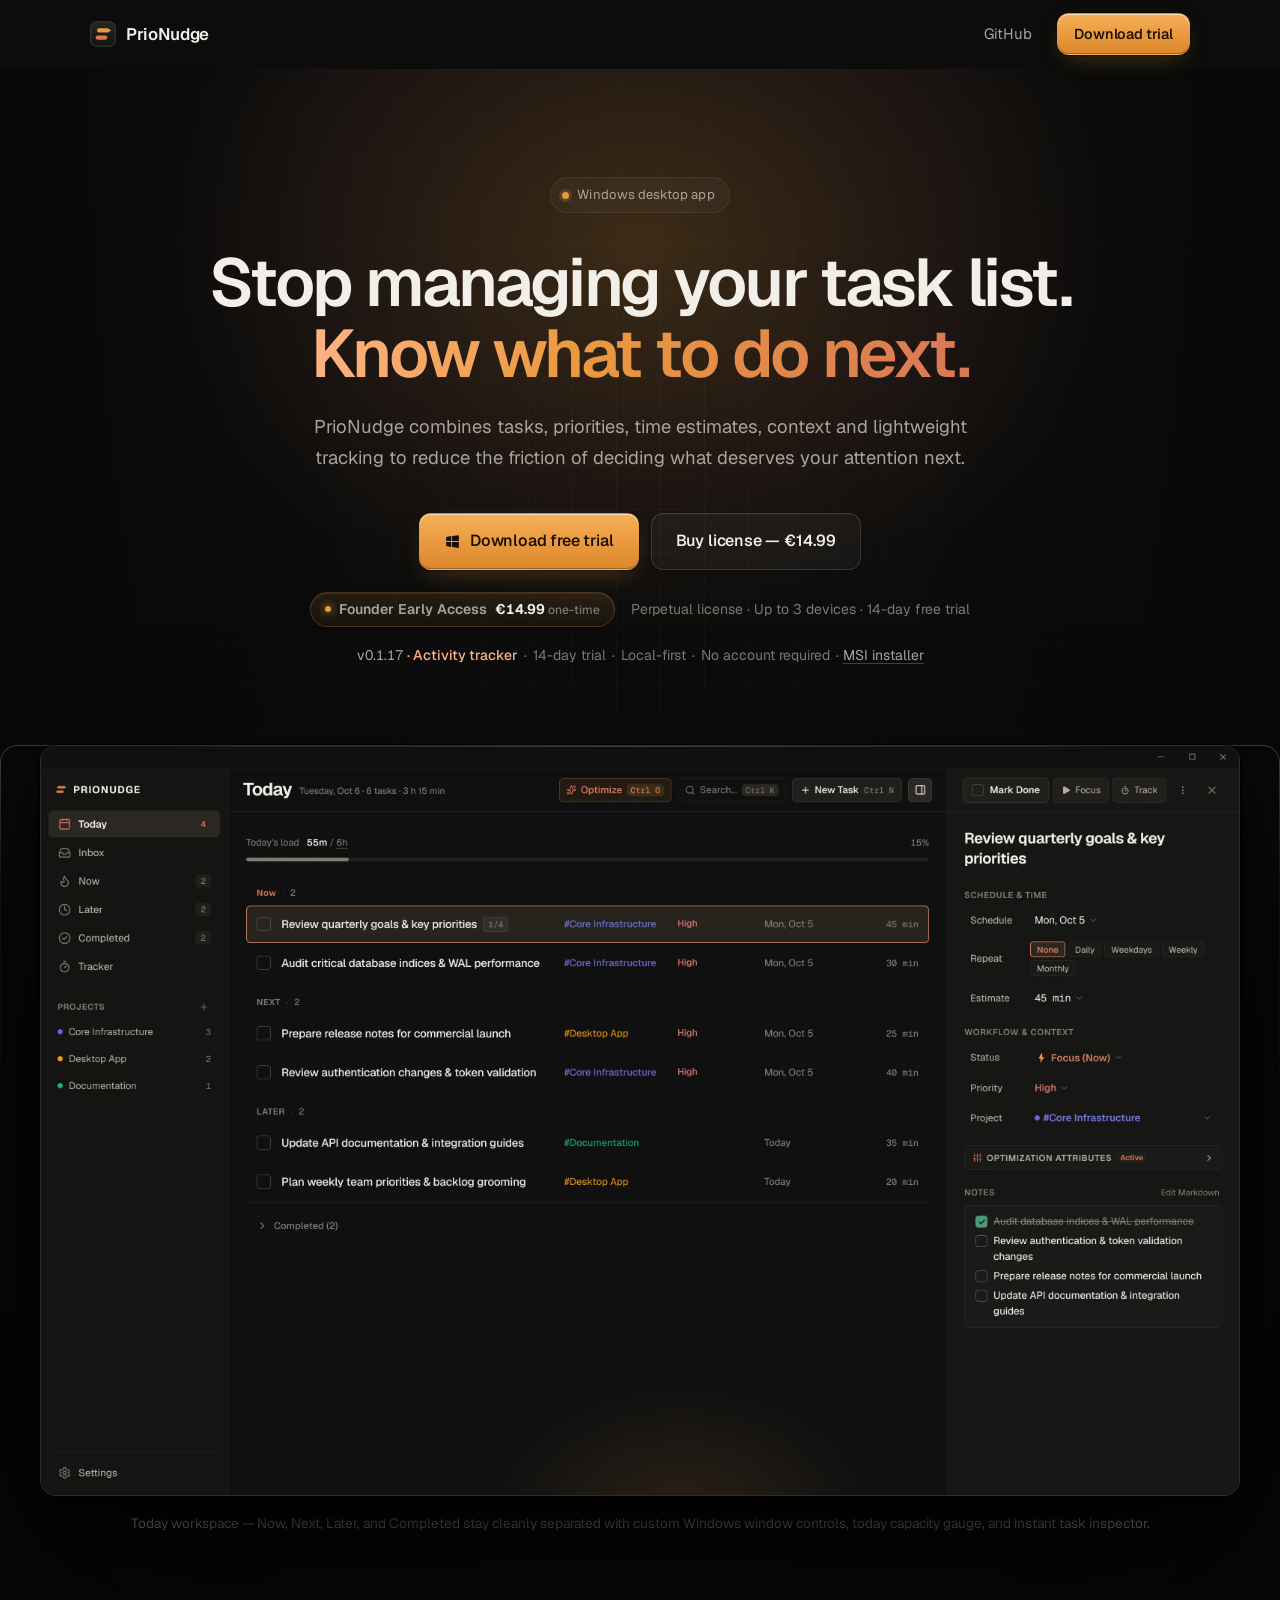
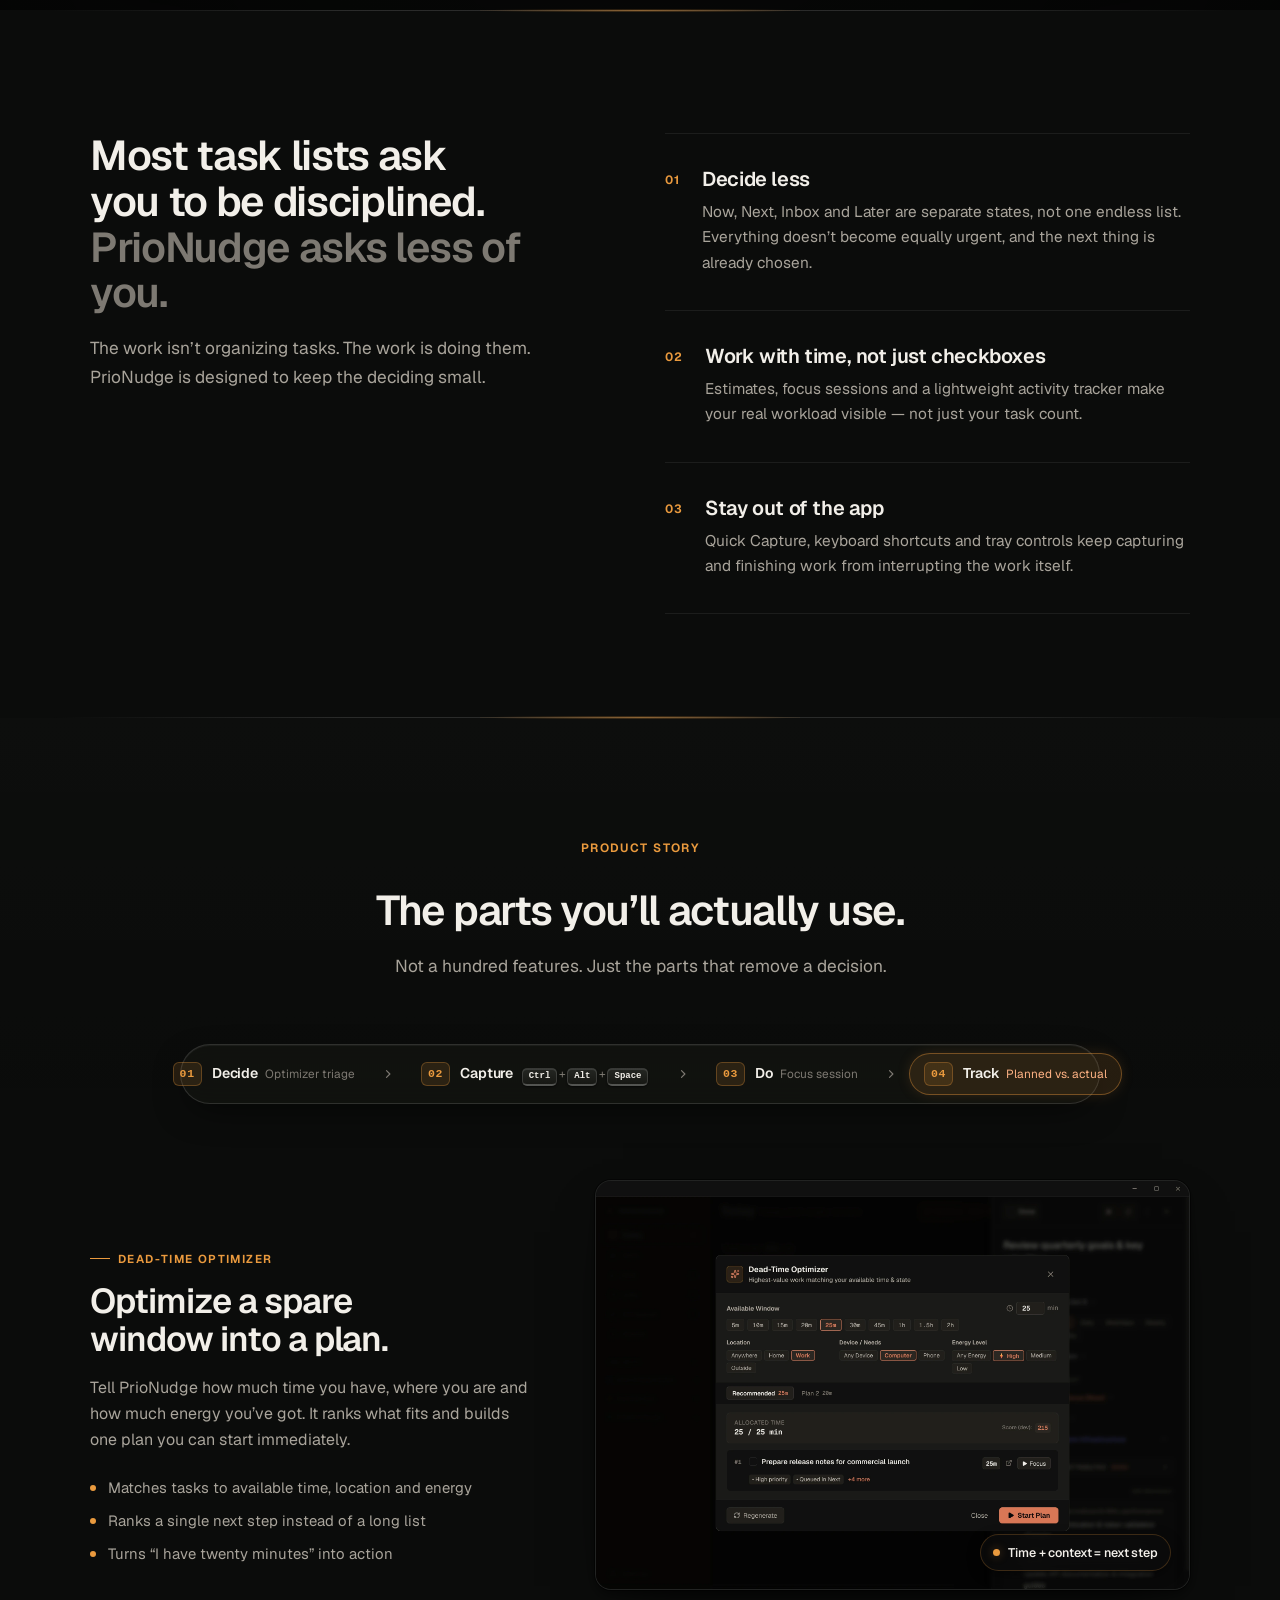
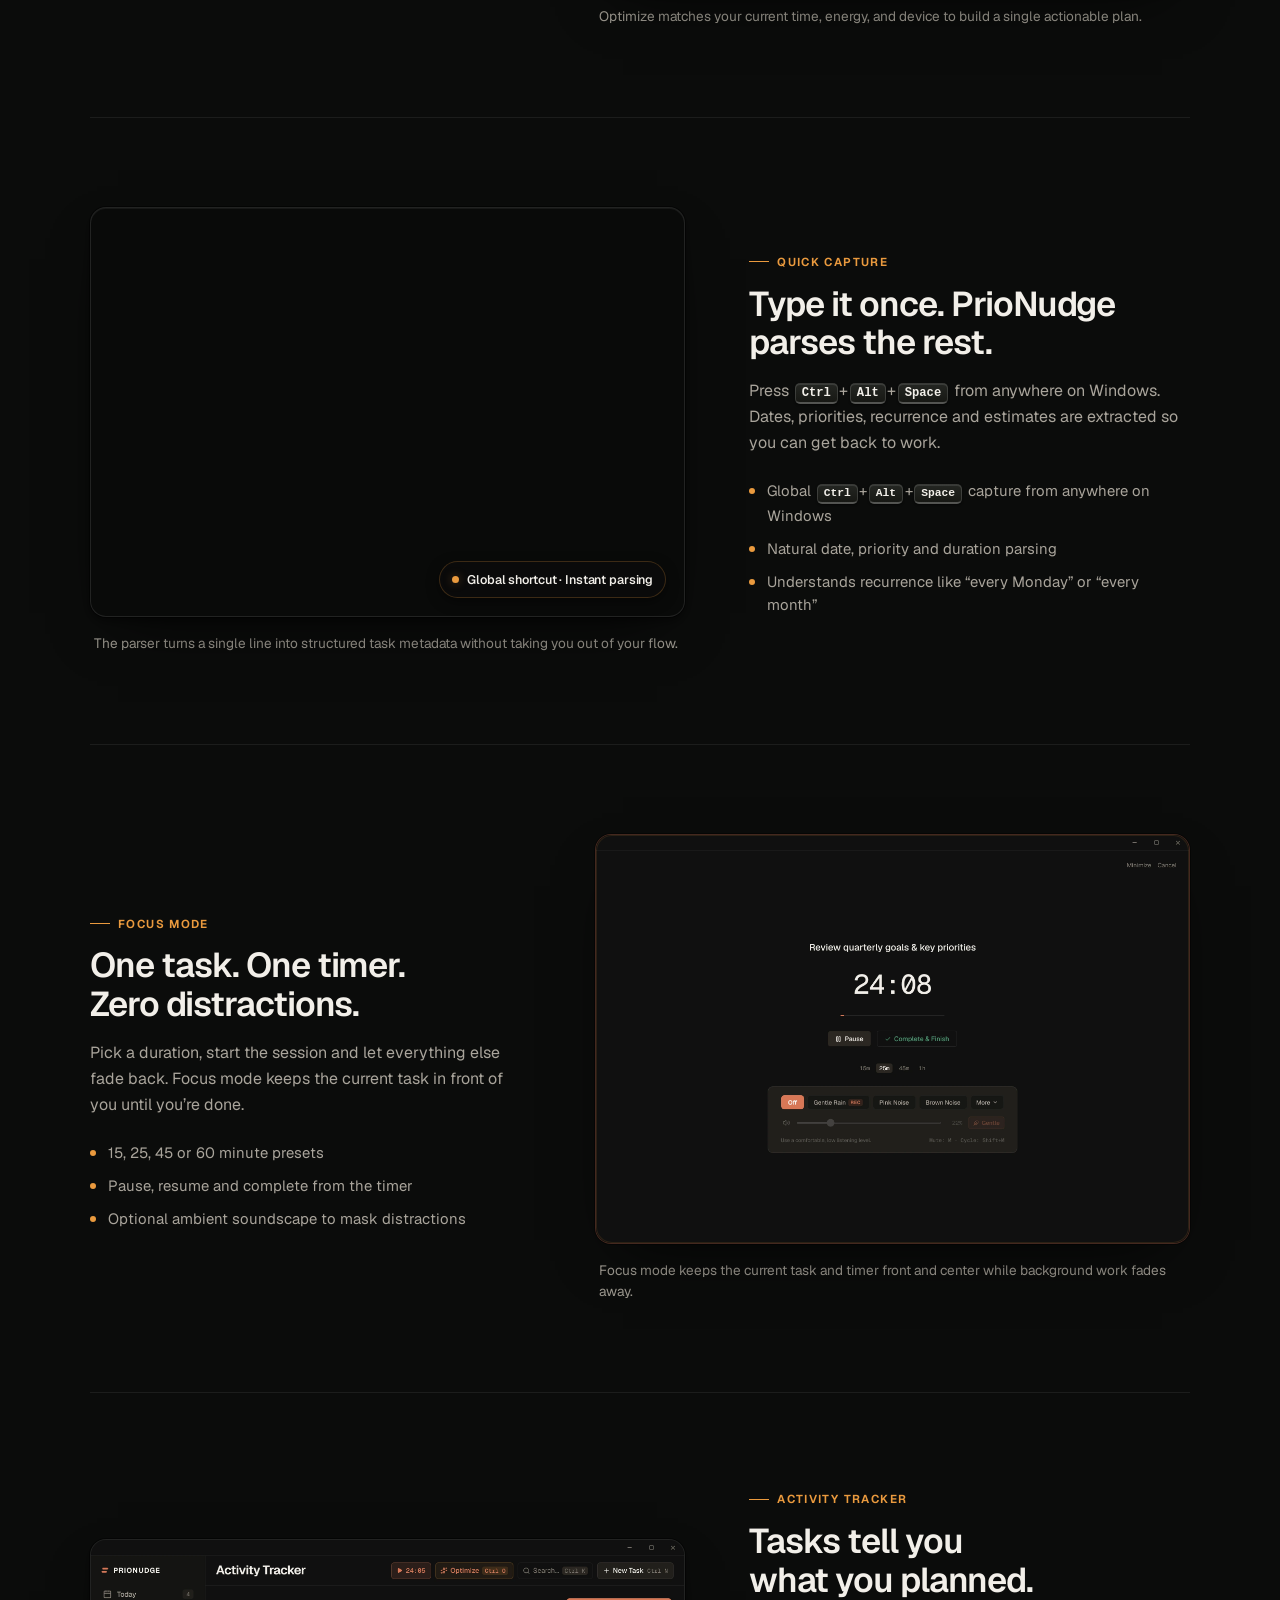
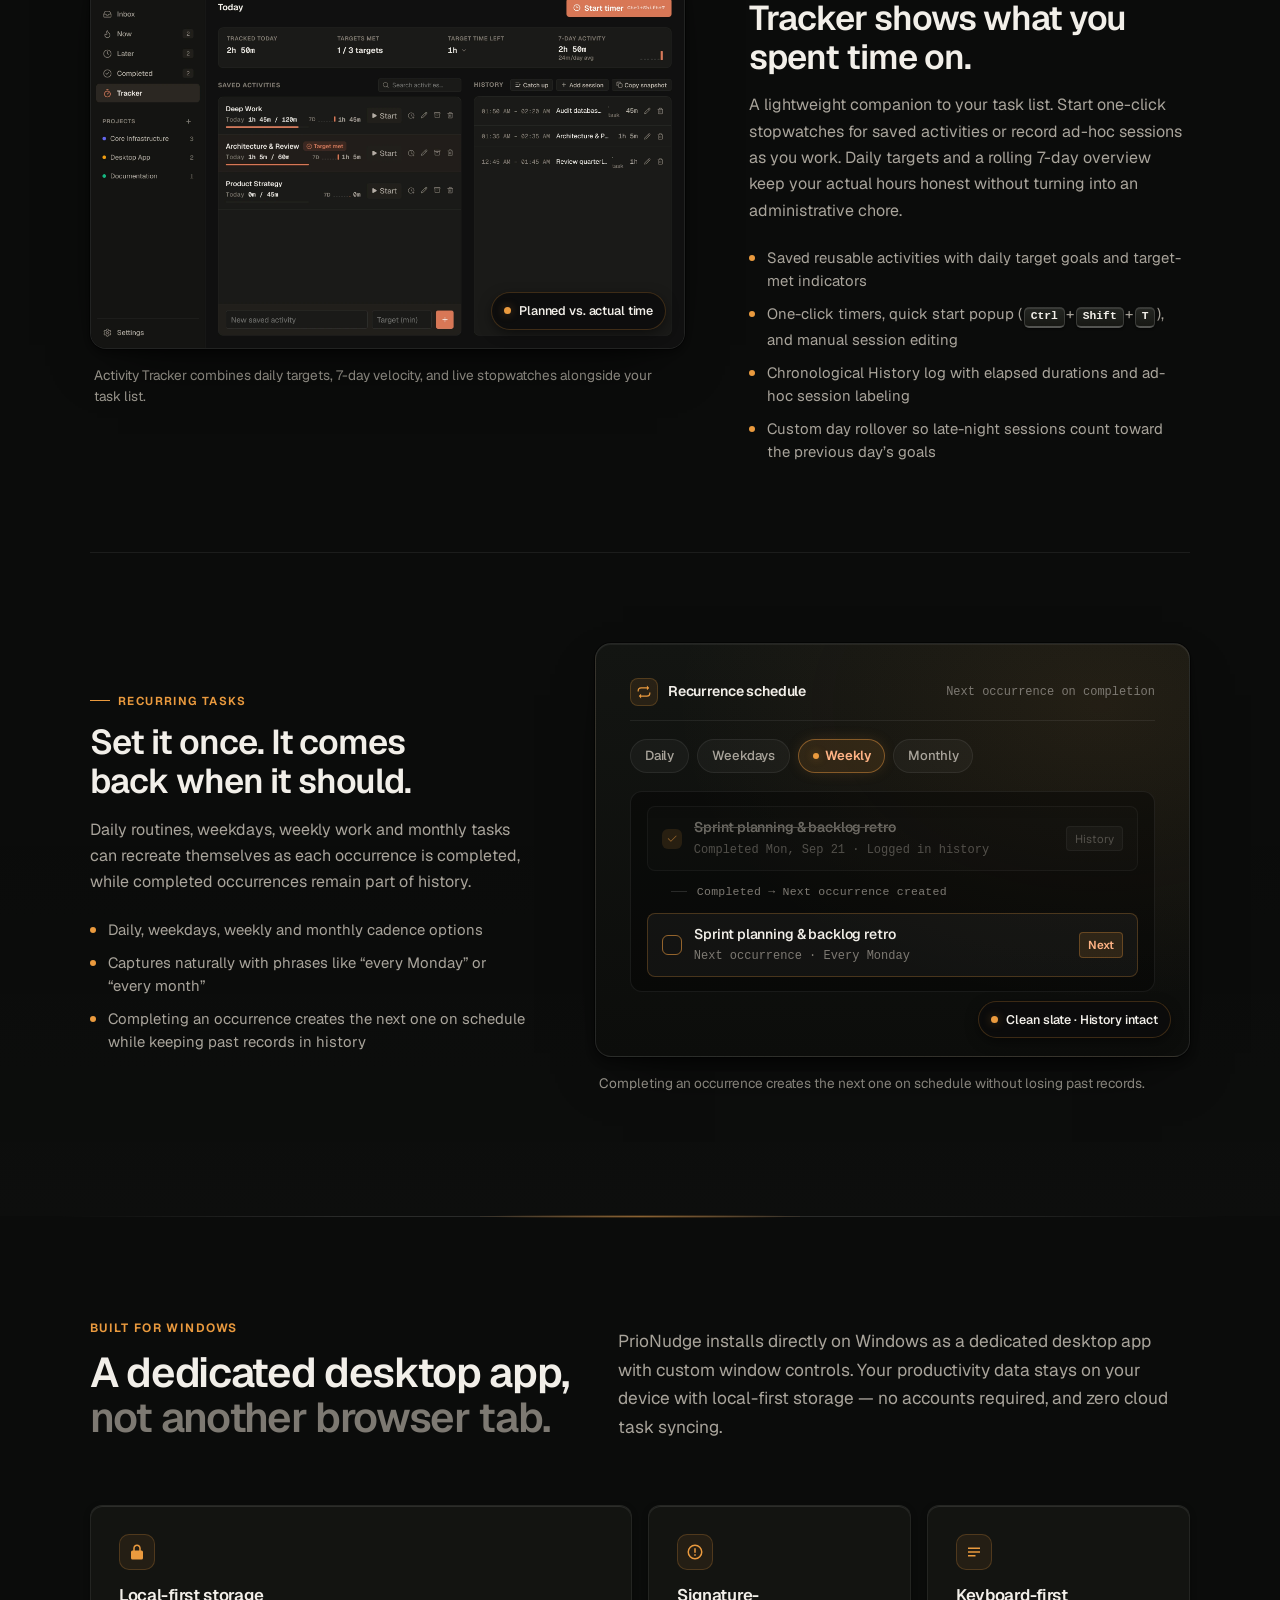
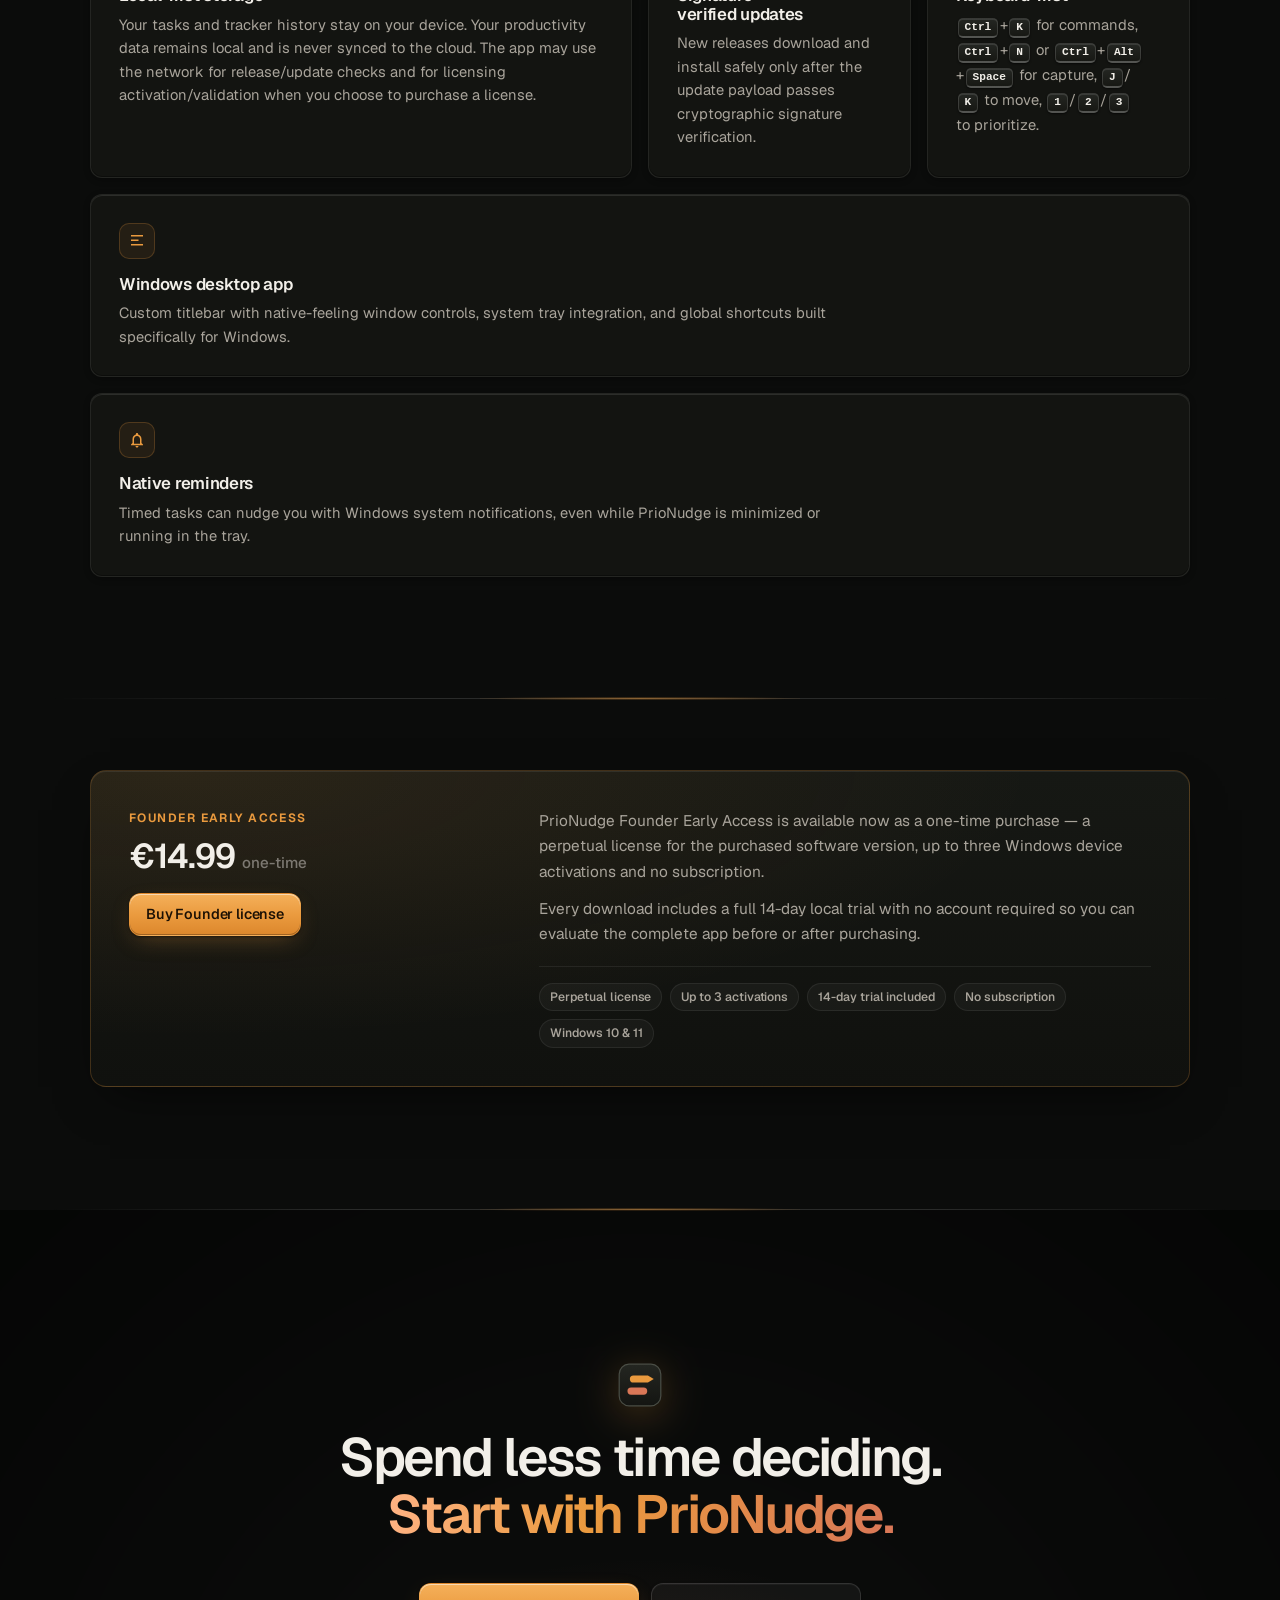
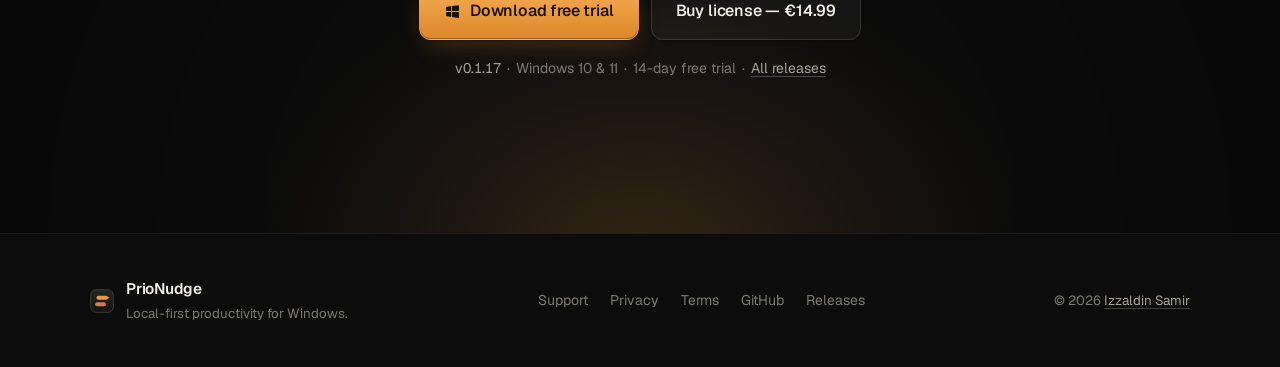
==== commit e4c1cfda: "feat: launch PrioNudge Founder Early Access" ====
--- a/index.html
+++ b/index.html
@@ -38,10 +38,10 @@
   "name": "PrioNudge",
   "applicationCategory": "ProductivityApplication",
   "operatingSystem": "Windows 10, Windows 11",
-  "softwareVersion": "0.1.16",
+  "softwareVersion": "0.1.17",
   "description": "A focused, local-first Windows task manager and activity tracker built to reduce the friction of deciding what deserves your attention next.",
   "url": "https://prionudge.com/",
-  "downloadUrl": "https://github.com/IzzaldinSamir/prionudge-releases/releases/download/v0.1.16/PrioNudge_0.1.16_x64-setup.exe",
+  "downloadUrl": "https://github.com/IzzaldinSamir/prionudge-releases/releases/download/v0.1.17/PrioNudge_0.1.17_x64-setup.exe",
   "author": {
     "@type": "Person",
     "name": "Izzaldin Samir",
@@ -63,7 +63,7 @@
     </a>
     <nav class="nav__links" aria-label="Primary">
       <a class="nav__link" href="https://github.com/IzzaldinSamir/prionudge-releases" target="_blank" rel="noopener">GitHub</a>
-      <a class="btn btn--primary btn--sm" href="https://github.com/IzzaldinSamir/prionudge-releases/releases/download/v0.1.16/PrioNudge_0.1.16_x64-setup.exe" data-dl="exe">Download</a>
+      <a class="btn btn--primary btn--sm" href="https://github.com/IzzaldinSamir/prionudge-releases/releases/download/v0.1.17/PrioNudge_0.1.17_x64-setup.exe" data-dl="exe">Download trial</a>
     </nav>
   </div>
 </header>
@@ -89,13 +89,12 @@
       </p>
 
       <div class="hero__actions" data-reveal>
-        <a class="btn btn--primary btn--lg" href="https://github.com/IzzaldinSamir/prionudge-releases/releases/download/v0.1.16/PrioNudge_0.1.16_x64-setup.exe" data-dl="exe">
+        <a class="btn btn--primary btn--lg" href="https://github.com/IzzaldinSamir/prionudge-releases/releases/download/v0.1.17/PrioNudge_0.1.17_x64-setup.exe" data-dl="exe">
           <svg class="btn__icon" viewBox="0 0 24 24" aria-hidden="true" focusable="false"><path d="M3 5.5 10.2 4.4v6.9H3zM11.4 4.2 21 3v8.3h-9.6zM3 12.7h7.2v6.9L3 18.5zM11.4 12.7H21V21l-9.6-1.4z"/></svg>
-          Download for Windows
-        </a>
-        <a class="btn btn--ghost btn--lg" href="https://github.com/IzzaldinSamir/prionudge-releases" target="_blank" rel="noopener">
-          <svg class="btn__icon" viewBox="0 0 16 16" aria-hidden="true" focusable="false"><path d="M8 0C3.58 0 0 3.58 0 8c0 3.54 2.29 6.53 5.47 7.59.4.07.55-.17.55-.38 0-.19-.01-.82-.01-1.49-2.01.37-2.53-.49-2.69-.94-.09-.23-.48-.94-.82-1.13-.28-.15-.68-.52-.01-.53.63-.01 1.08.58 1.23.82.72 1.21 1.87.87 2.33.66.07-.52.28-.87.51-1.07-1.78-.2-3.64-.89-3.64-3.95 0-.87.31-1.59.82-2.15-.08-.2-.36-1.02.08-2.12 0 0 .67-.21 2.2.82a7.4 7.4 0 0 1 2-.27c.68 0 1.36.09 2 .27 1.53-1.04 2.2-.82 2.2-.82.44 1.1.16 1.92.08 2.12.51.56.82 1.27.82 2.15 0 3.07-1.87 3.75-3.65 3.95.29.25.54.73.54 1.48 0 1.07-.01 1.93-.01 2.2 0 .21.15.46.55.38A8.01 8.01 0 0 0 16 8c0-4.42-3.58-8-8-8Z"/></svg>
-          View on GitHub
+          Download free trial
+        </a>
+        <a class="btn btn--ghost btn--lg" href="https://pay.prionudge.com/checkout/prod_1BqxU98ycaVoMaJATs4lzS/ch_Jl9kHf2hFKBjo6GzERww0" target="_blank" rel="noopener">
+          Buy license &mdash; &euro;14.99
         </a>
       </div>
 
@@ -105,15 +104,15 @@
           <span class="hero__pricing-label">Founder Early Access</span>
           <span class="hero__pricing-price">&euro;14.99 <span>one-time</span></span>
         </span>
-        <span class="hero__pricing-note">Current <span class="ver">v0.1.16</span> remains free to download while paid checkout is pending.</span>
+        <span class="hero__pricing-note">Perpetual license &middot; Up to 3 devices &middot; 14-day free trial</span>
       </div>
 
       <p class="hero__note" data-reveal>
-        <span class="ver"><span data-version>v0.1.16</span> <span class="hero__release-tag">· Activity tracker</span></span>
-        <span aria-hidden="true">·</span> Free download
-        <span aria-hidden="true">·</span> Local-first
-        <span aria-hidden="true">·</span> No account required
-        <span class="hero__msi"><span aria-hidden="true">·</span> <a href="https://github.com/IzzaldinSamir/prionudge-releases/releases/download/v0.1.16/PrioNudge_0.1.16_x64_en-US.msi" data-dl="msi">MSI installer</a></span>
+        <span class="ver"><span data-version>v0.1.17</span> <span class="hero__release-tag">&middot; Activity tracker</span></span>
+        <span aria-hidden="true">&middot;</span> 14-day trial
+        <span aria-hidden="true">&middot;</span> Local-first
+        <span aria-hidden="true">&middot;</span> No account required
+        <span class="hero__msi"><span aria-hidden="true">&middot;</span> <a href="https://github.com/IzzaldinSamir/prionudge-releases/releases/download/v0.1.17/PrioNudge_0.1.17_x64_en-US.msi" data-dl="msi">MSI installer</a></span>
       </p>
     </div>
 
@@ -460,22 +459,27 @@
   <div class="section-divider" aria-hidden="true"><span class="section-divider__glow"></span></div>
 
   <!-- ======================= FOUNDER EARLY ACCESS ======================= -->
-  <section class="section section--early-access" aria-labelledby="early-access-title">
+  <section class="section section--early-access" aria-labelledby="early-access-title" id="early-access">
     <div class="container">
       <div class="early-access" data-reveal>
         <div class="early-access__intro">
           <p class="section__eyebrow" id="early-access-title">Founder Early Access</p>
           <p class="early-access__price">&euro;14.99 <span>one-time</span></p>
+          <div style="margin-top: 18px;">
+            <a class="btn btn--primary btn--sm" href="https://pay.prionudge.com/checkout/prod_1BqxU98ycaVoMaJATs4lzS/ch_Jl9kHf2hFKBjo6GzERww0" target="_blank" rel="noopener">
+              Buy Founder license
+            </a>
+          </div>
         </div>
         <div class="early-access__body">
-          <p>PrioNudge is moving from a free public build to a paid Founder Early Access license &mdash; a one-time purchase with a perpetual license, up to three activations and no subscription.</p>
-          <p>Checkout is not live yet while payment-provider approval is pending, so the current public <span class="ver">v0.1.16</span> build remains available to download. The upcoming licensed release includes a 14-day trial.</p>
+          <p>PrioNudge Founder Early Access is available now as a one-time purchase &mdash; a perpetual license for the purchased software version, up to three Windows device activations and no subscription.</p>
+          <p>Every download includes a full 14-day local trial with no account required so you can evaluate the complete app before or after purchasing.</p>
           <div class="early-access__pills" aria-label="Key license terms">
             <span class="early-access__pill">Perpetual license</span>
             <span class="early-access__pill">Up to 3 activations</span>
-            <span class="early-access__pill">14-day trial upcoming</span>
+            <span class="early-access__pill">14-day trial included</span>
             <span class="early-access__pill">No subscription</span>
-            <span class="early-access__pill">Current v0.1.16 free</span>
+            <span class="early-access__pill">Windows 10 &amp; 11</span>
           </div>
         </div>
       </div>
@@ -496,17 +500,19 @@
       </div>
       <h2 class="cta__title" id="cta-title" data-reveal>Spend less time deciding.<br><span class="grad">Start with PrioNudge.</span></h2>
       <div class="hero__actions hero__actions--center" data-reveal>
-        <a class="btn btn--primary btn--lg" href="https://github.com/IzzaldinSamir/prionudge-releases/releases/download/v0.1.16/PrioNudge_0.1.16_x64-setup.exe" data-dl="exe">
+        <a class="btn btn--primary btn--lg" href="https://github.com/IzzaldinSamir/prionudge-releases/releases/download/v0.1.17/PrioNudge_0.1.17_x64-setup.exe" data-dl="exe">
           <svg class="btn__icon" viewBox="0 0 24 24" aria-hidden="true" focusable="false"><path d="M3 5.5 10.2 4.4v6.9H3zM11.4 4.2 21 3v8.3h-9.6zM3 12.7h7.2v6.9L3 18.5zM11.4 12.7H21V21l-9.6-1.4z"/></svg>
-          Download for Windows
-        </a>
-        <a class="btn btn--ghost btn--lg" href="https://github.com/IzzaldinSamir/prionudge-releases" target="_blank" rel="noopener">GitHub</a>
+          Download free trial
+        </a>
+        <a class="btn btn--ghost btn--lg" href="https://pay.prionudge.com/checkout/prod_1BqxU98ycaVoMaJATs4lzS/ch_Jl9kHf2hFKBjo6GzERww0" target="_blank" rel="noopener">
+          Buy license &mdash; &euro;14.99
+        </a>
       </div>
       <p class="hero__note hero__note--center" data-reveal>
-        <span class="ver" data-version>v0.1.16</span>
-        <span aria-hidden="true">·</span> Windows 10 &amp; 11
-        <span aria-hidden="true">·</span> Free download
-        <span aria-hidden="true">·</span> <a href="https://github.com/IzzaldinSamir/prionudge-releases/releases/latest" target="_blank" rel="noopener">All releases</a>
+        <span class="ver" data-version>v0.1.17</span>
+        <span aria-hidden="true">&middot;</span> Windows 10 &amp; 11
+        <span aria-hidden="true">&middot;</span> 14-day free trial
+        <span aria-hidden="true">&middot;</span> <a href="https://github.com/IzzaldinSamir/prionudge-releases/releases/latest" target="_blank" rel="noopener">All releases</a>
       </p>
     </div>
   </section>
@@ -536,10 +542,10 @@
 
 <!-- Sticky mobile CTA -->
 <aside class="sticky-cta" id="sticky-cta" aria-label="Download PrioNudge" hidden>
-  <a class="sticky-cta__btn" href="https://github.com/IzzaldinSamir/prionudge-releases/releases/download/v0.1.16/PrioNudge_0.1.16_x64-setup.exe" data-dl="exe">
+  <a class="sticky-cta__btn" href="https://github.com/IzzaldinSamir/prionudge-releases/releases/download/v0.1.17/PrioNudge_0.1.17_x64-setup.exe" data-dl="exe">
     <svg class="sticky-cta__icon" viewBox="0 0 24 24" aria-hidden="true" focusable="false"><path d="M3 5.5 10.2 4.4v6.9H3zM11.4 4.2 21 3v8.3h-9.6zM3 12.7h7.2v6.9L3 18.5zM11.4 12.7H21V21l-9.6-1.4z"/></svg>
     <span>Download PrioNudge</span>
-    <span class="ver" data-version>v0.1.16</span>
+    <span class="ver" data-version>v0.1.17</span>
   </a>
 </aside>
 
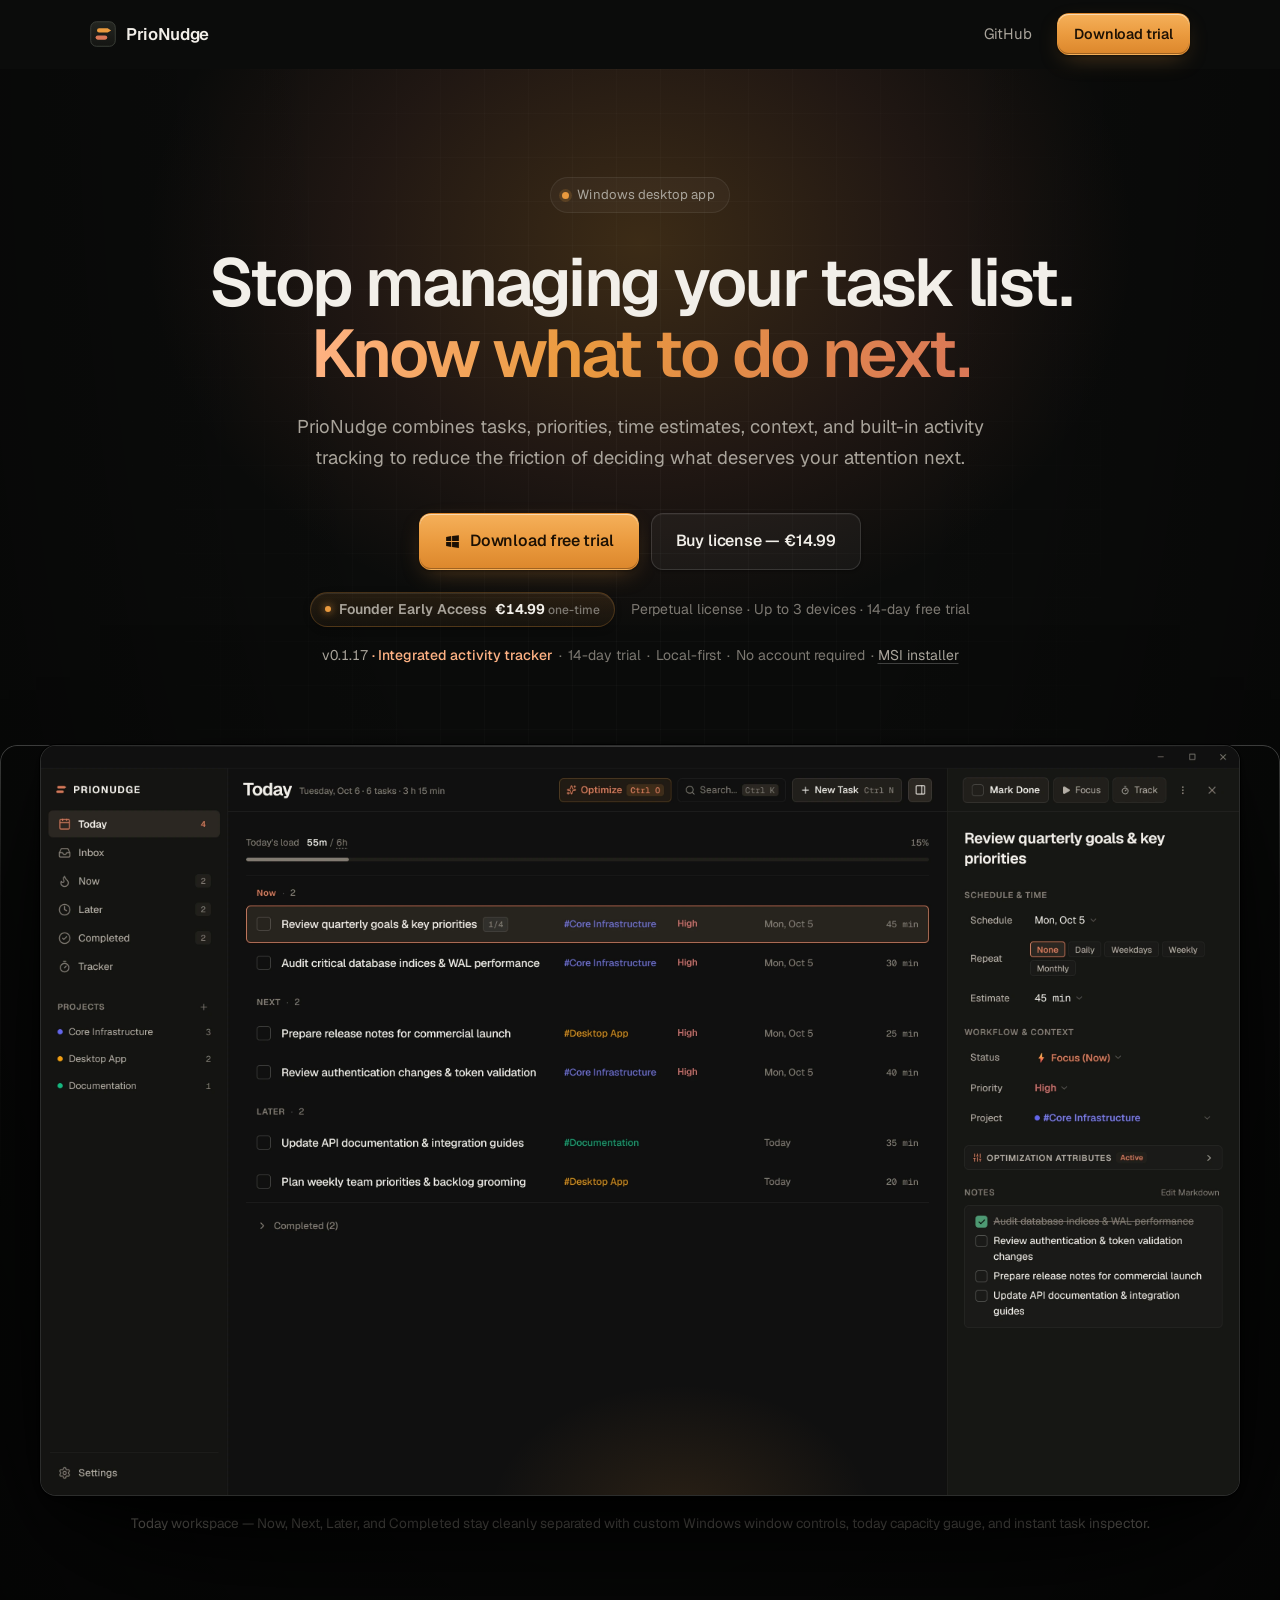
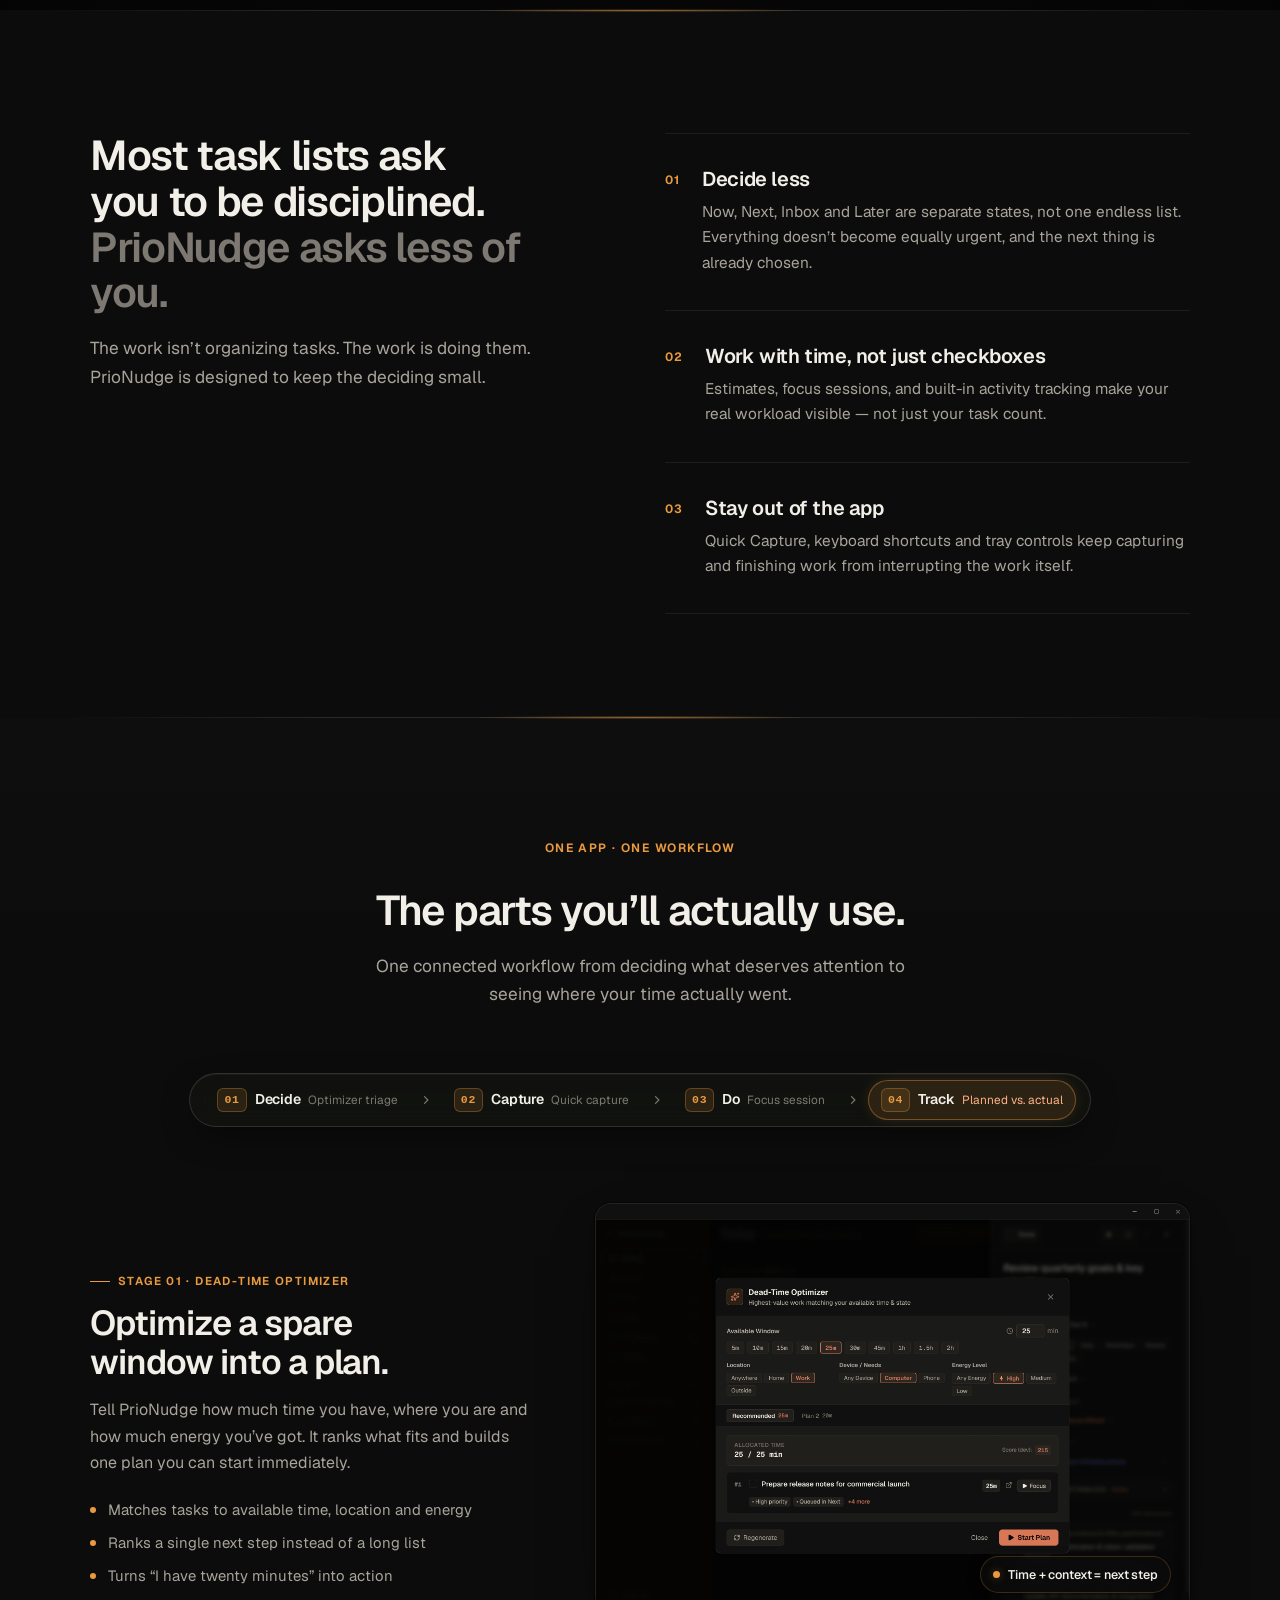
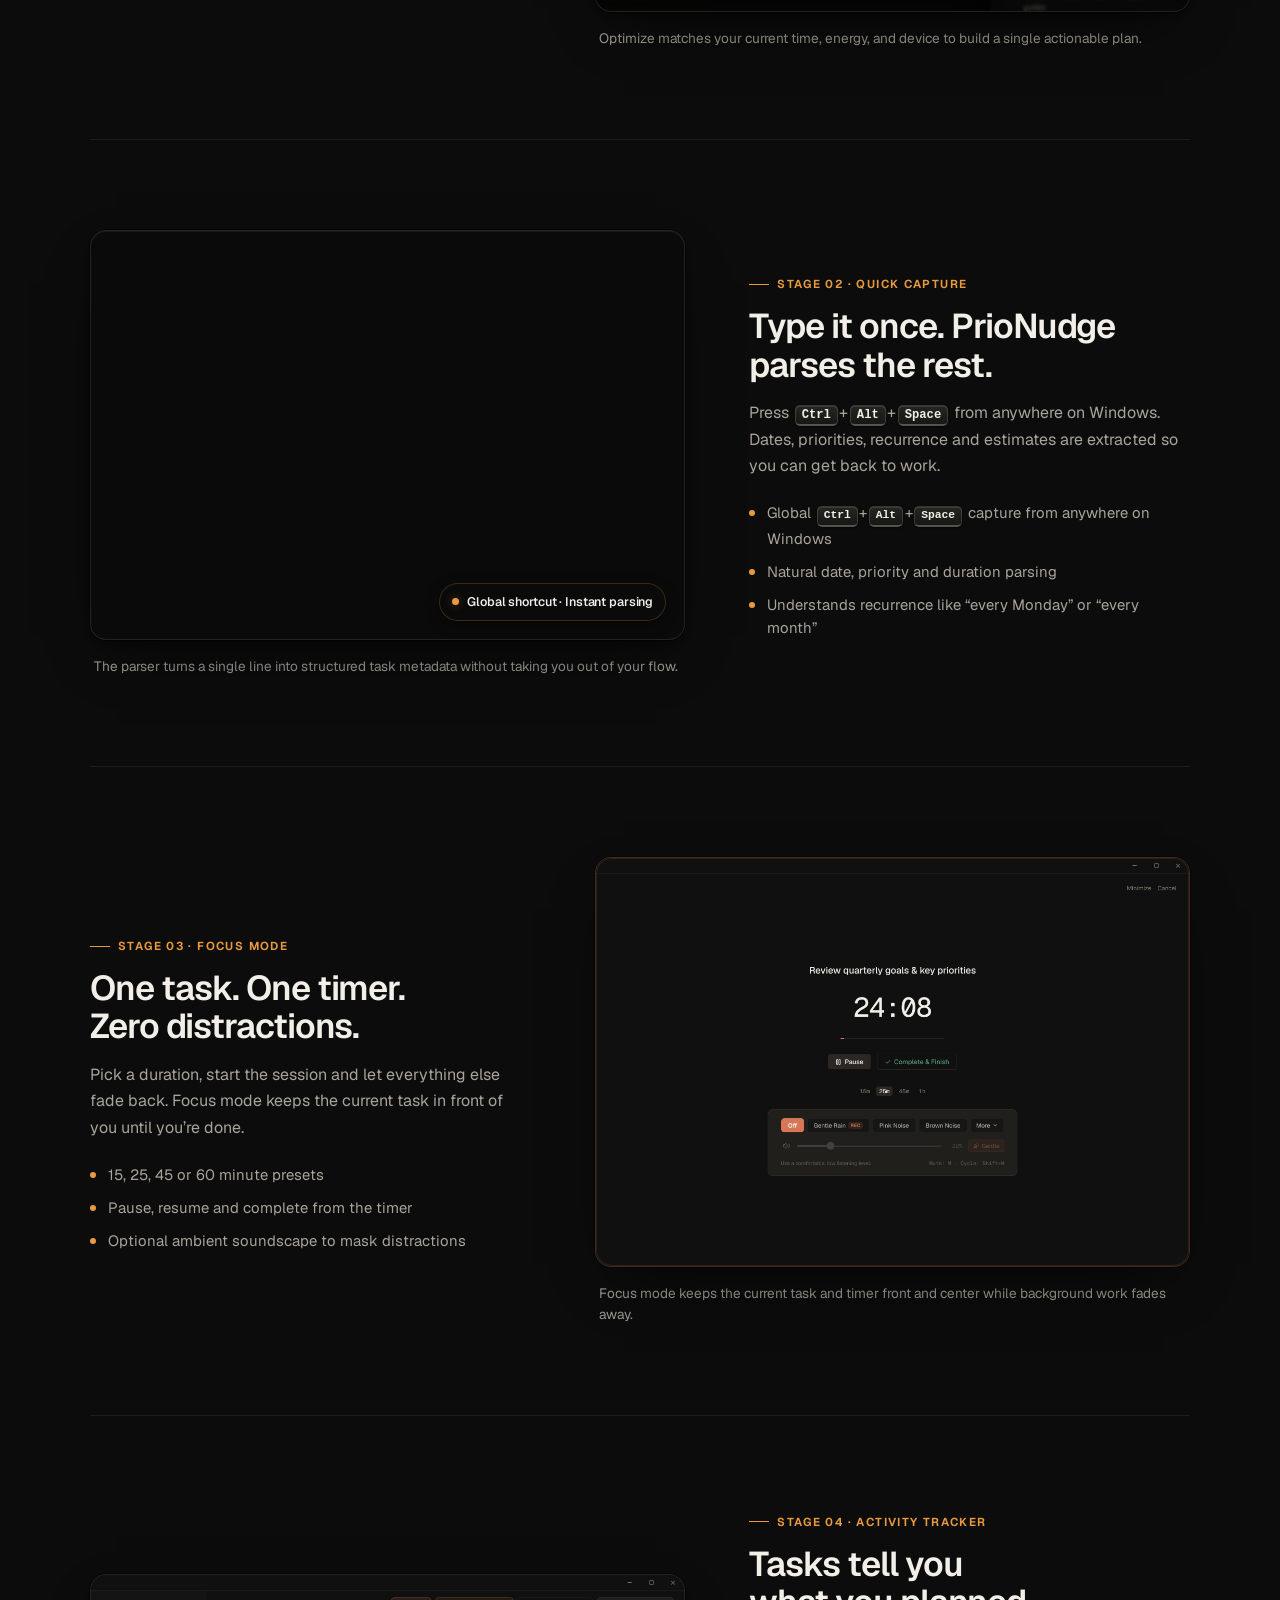
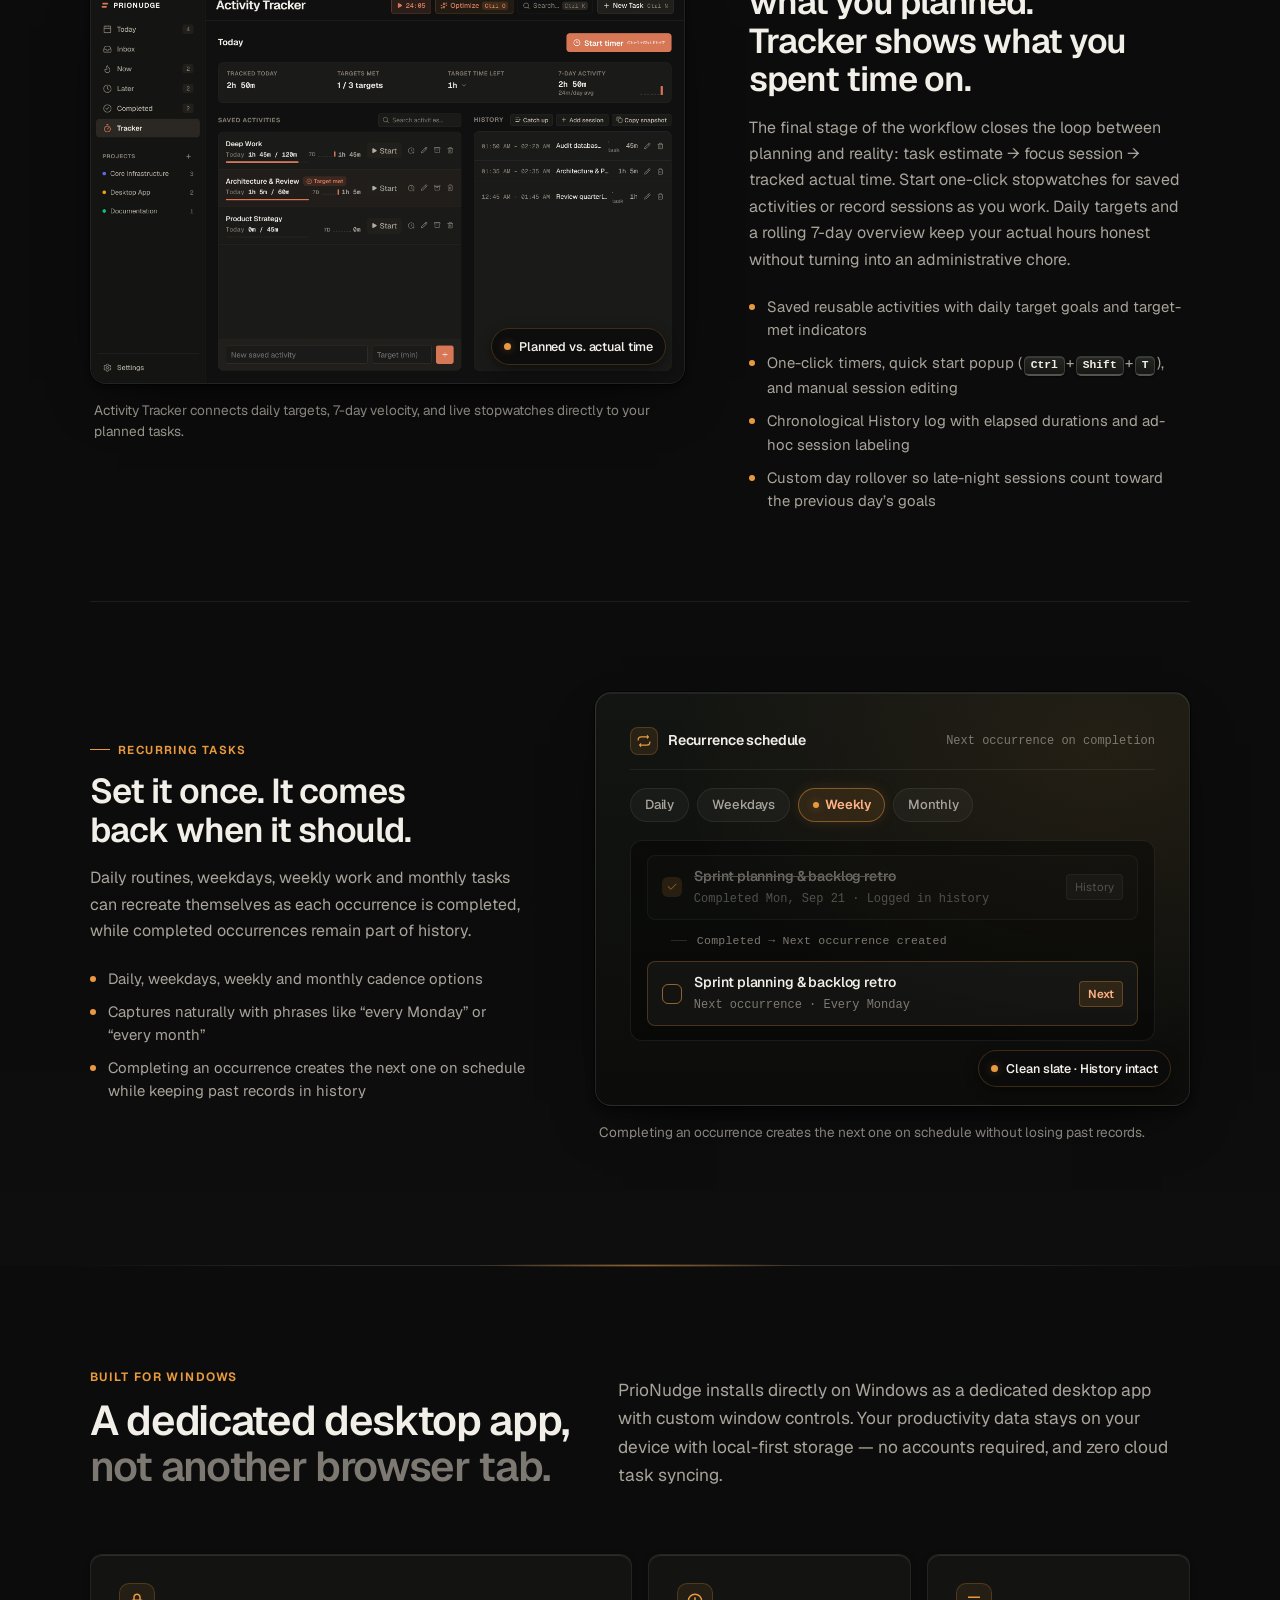
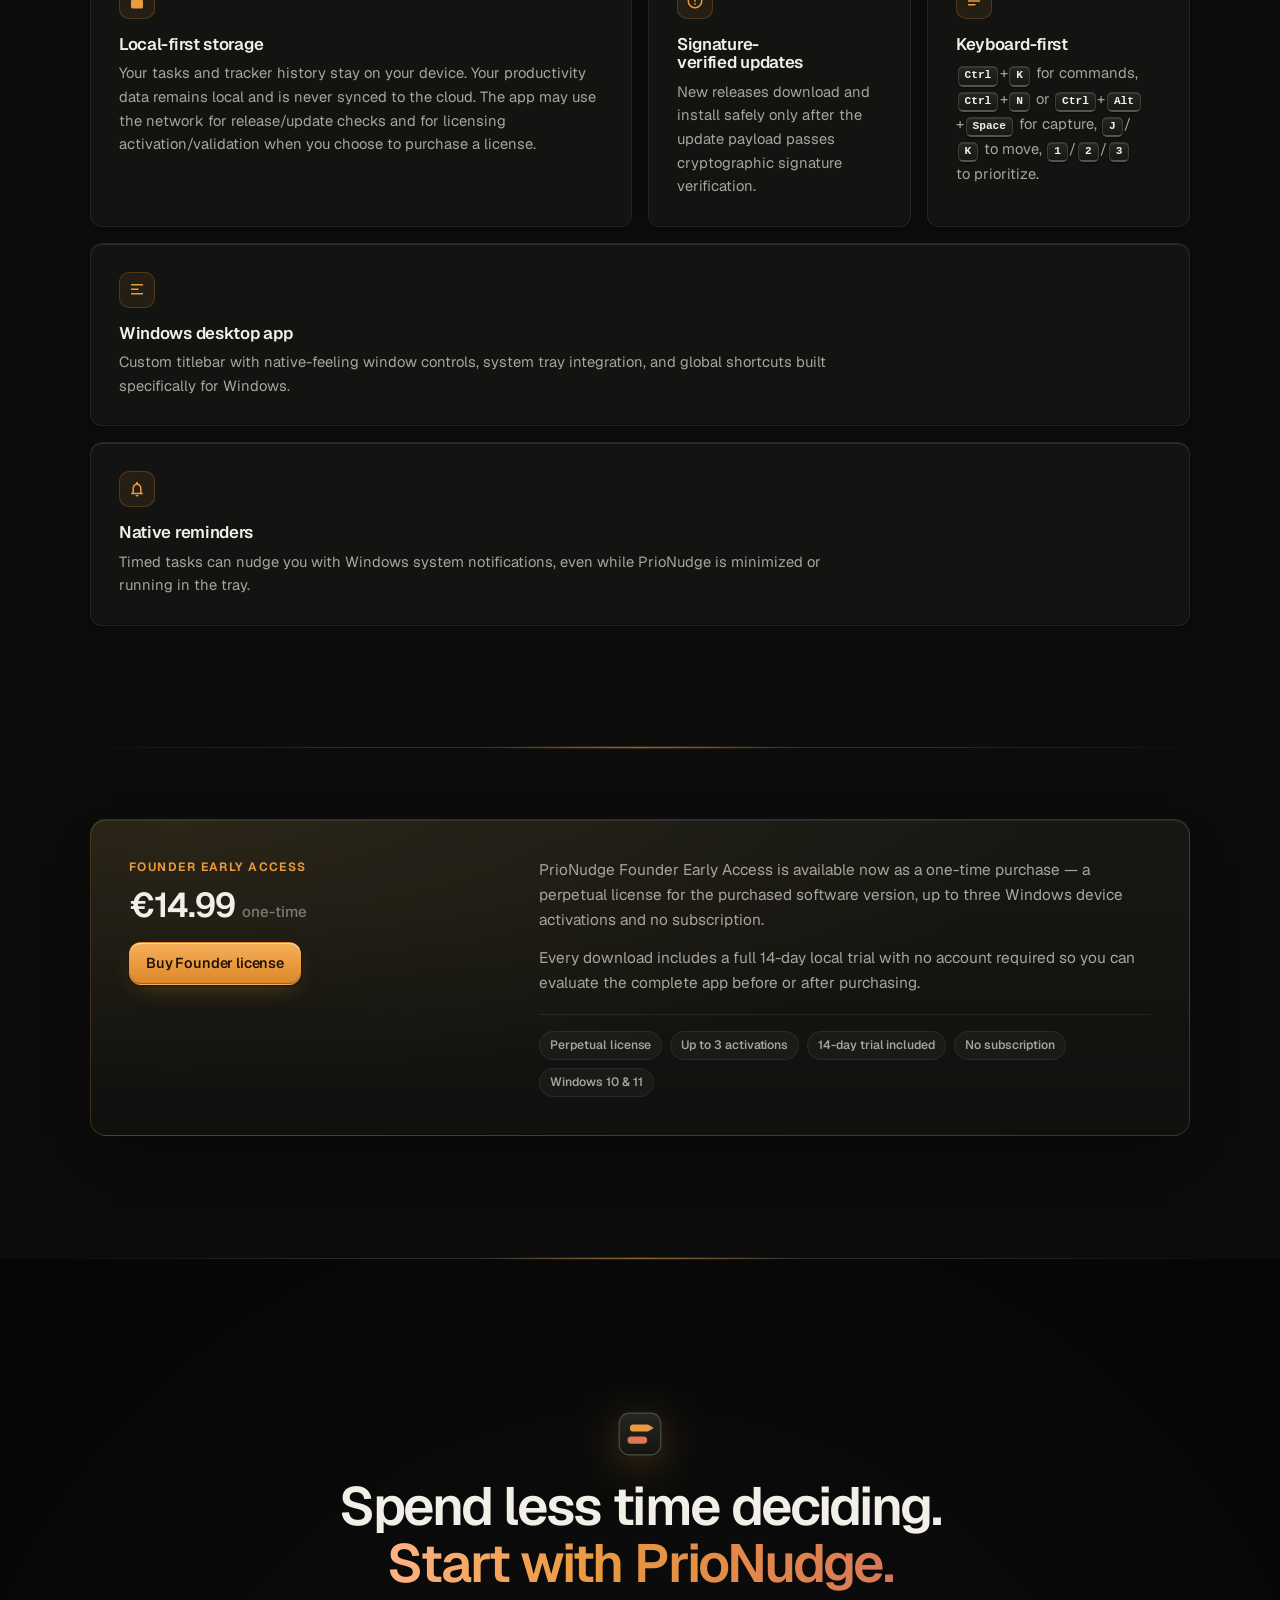
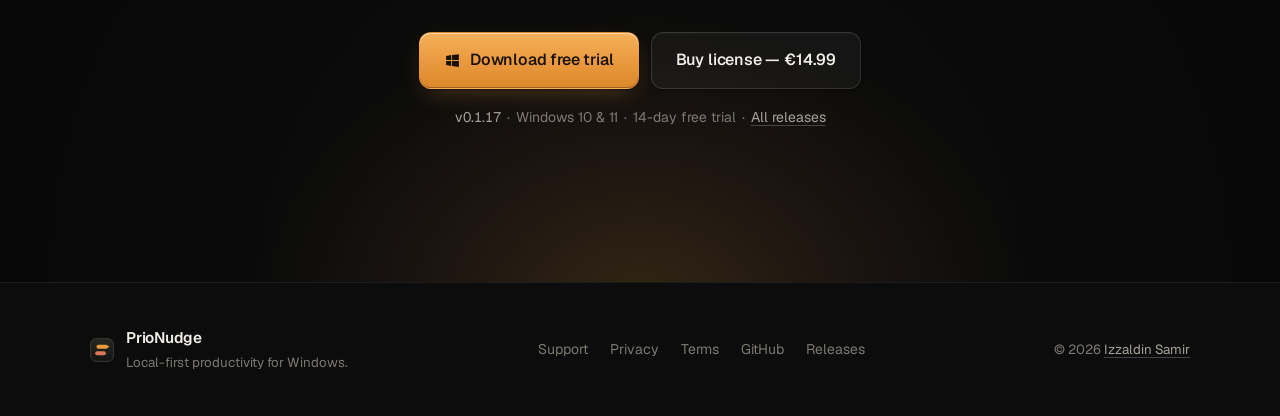
==== commit 1594eeca: "fix: clarify integrated workflow on marketing site" ====
--- a/index.html
+++ b/index.html
@@ -84,7 +84,7 @@
       <h1 class="hero__title" data-reveal>Stop managing your task list.<br><span class="grad">Know what to do next.</span></h1>
 
       <p class="hero__lead" data-reveal>
-        PrioNudge combines tasks, priorities, time estimates, context and lightweight tracking
+        PrioNudge combines tasks, priorities, time estimates, context, and built-in activity tracking
         to reduce the friction of deciding what deserves your attention next.
       </p>
 
@@ -108,7 +108,7 @@
       </div>
 
       <p class="hero__note" data-reveal>
-        <span class="ver"><span data-version>v0.1.17</span> <span class="hero__release-tag">&middot; Activity tracker</span></span>
+        <span class="ver"><span data-version>v0.1.17</span> <span class="hero__release-tag">&middot; Integrated activity tracker</span></span>
         <span aria-hidden="true">&middot;</span> 14-day trial
         <span aria-hidden="true">&middot;</span> Local-first
         <span aria-hidden="true">&middot;</span> No account required
@@ -159,7 +159,7 @@
             <span class="principle__num" aria-hidden="true">02</span>
             <div class="principle__body">
               <h3>Work with time, not just checkboxes</h3>
-              <p>Estimates, focus sessions and a lightweight activity tracker make your real workload visible — not just your task count.</p>
+              <p>Estimates, focus sessions, and built-in activity tracking make your real workload visible — not just your task count.</p>
             </div>
           </article>
           <article class="principle">
@@ -180,13 +180,13 @@
   <section class="section section--features" aria-labelledby="features-title">
     <div class="container">
       <div class="section__head section__head--center" data-reveal>
-        <p class="section__eyebrow">Product story</p>
+        <p class="section__eyebrow">One app &middot; One workflow</p>
         <h2 class="section__title" id="features-title">The parts you&rsquo;ll actually use.</h2>
-        <p class="section__lead">Not a hundred features. Just the parts that remove a decision.</p>
+        <p class="section__lead">One connected workflow from deciding what deserves attention to seeing where your time actually went.</p>
       </div>
 
       <!-- Workflow rail: Decide -> Capture -> Do -> Track -->
-      <nav class="workflow-rail" data-reveal aria-label="Product workflow loop">
+      <nav class="workflow-rail" data-reveal aria-label="One connected workflow across four stages">
         <a class="workflow-step" href="#optimize">
           <span class="workflow-step__num">01</span>
           <div class="workflow-step__body">
@@ -201,7 +201,7 @@
           <span class="workflow-step__num">02</span>
           <div class="workflow-step__body">
             <span class="workflow-step__name">Capture</span>
-            <span class="workflow-step__meta"><kbd>Ctrl</kbd>+<kbd>Alt</kbd>+<kbd>Space</kbd></span>
+            <span class="workflow-step__meta">Quick capture</span>
           </div>
         </a>
         <span class="workflow-rail__arrow" aria-hidden="true">
@@ -229,7 +229,7 @@
       <!-- Optimize -->
       <article class="feature feature--optimize" id="optimize" data-reveal>
         <div class="feature__copy">
-          <div class="feature__kicker">Dead-Time Optimizer</div>
+          <div class="feature__kicker">Stage 01 &middot; Dead-Time Optimizer</div>
           <h3>Optimize a spare window into a plan.</h3>
           <p>Tell PrioNudge how much time you have, where you are and how much energy you&rsquo;ve got. It ranks what fits and builds one plan you can start immediately.</p>
           <ul class="feature__list">
@@ -254,7 +254,7 @@
       <!-- Quick Capture -->
       <article class="feature feature--capture feature--reverse" id="capture" data-reveal>
         <div class="feature__copy">
-          <div class="feature__kicker">Quick Capture</div>
+          <div class="feature__kicker">Stage 02 &middot; Quick Capture</div>
           <h3>Type it once. PrioNudge parses the rest.</h3>
           <p>Press <kbd>Ctrl</kbd>+<kbd>Alt</kbd>+<kbd>Space</kbd> from anywhere on Windows. Dates, priorities, recurrence and estimates are extracted so you can get back to work.</p>
           <ul class="feature__list">
@@ -279,7 +279,7 @@
       <!-- Focus -->
       <article class="feature feature--focus" id="focus" data-reveal>
         <div class="feature__copy">
-          <div class="feature__kicker">Focus mode</div>
+          <div class="feature__kicker">Stage 03 &middot; Focus mode</div>
           <h3>One task. One timer. Zero distractions.</h3>
           <p>Pick a duration, start the session and let everything else fade back. Focus mode keeps the current task in front of you until you&rsquo;re done.</p>
           <ul class="feature__list">
@@ -301,9 +301,9 @@
       <!-- Activity Tracker -->
       <article class="feature feature--tracker feature--reverse" id="tracker" data-reveal>
         <div class="feature__copy">
-          <div class="feature__kicker">Activity Tracker</div>
+          <div class="feature__kicker">Stage 04 &middot; Activity Tracker</div>
           <h3>Tasks tell you what you planned.<br>Tracker shows what you spent time on.</h3>
-          <p>A lightweight companion to your task list. Start one-click stopwatches for saved activities or record ad-hoc sessions as you work. Daily targets and a rolling 7-day overview keep your actual hours honest without turning into an administrative chore.</p>
+          <p>The final stage of the workflow closes the loop between planning and reality: task estimate &rarr; focus session &rarr; tracked actual time. Start one-click stopwatches for saved activities or record sessions as you work. Daily targets and a rolling 7-day overview keep your actual hours honest without turning into an administrative chore.</p>
           <ul class="feature__list">
             <li>Saved reusable activities with daily target goals and target-met indicators</li>
             <li>One-click timers, quick start popup (<kbd>Ctrl</kbd>+<kbd>Shift</kbd>+<kbd>T</kbd>), and manual session editing</li>
@@ -320,7 +320,7 @@
               <span>Planned vs. actual time</span>
             </span>
           </div>
-          <figcaption class="feature__caption">Activity Tracker combines daily targets, 7-day velocity, and live stopwatches alongside your task list.</figcaption>
+          <figcaption class="feature__caption">Activity Tracker connects daily targets, 7-day velocity, and live stopwatches directly to your planned tasks.</figcaption>
         </figure>
       </article>
 
@@ -514,6 +514,7 @@
         <span aria-hidden="true">&middot;</span> 14-day free trial
         <span aria-hidden="true">&middot;</span> <a href="https://github.com/IzzaldinSamir/prionudge-releases/releases/latest" target="_blank" rel="noopener">All releases</a>
       </p>
+      <!-- TODO: Add measured system requirements (RAM, CPU, disk) after running standardized performance benchmarks on Windows 10/11 hardware. Do not publish placeholder estimates. -->
     </div>
   </section>
 </main>
--- a/styles.css
+++ b/styles.css
@@ -674,27 +674,29 @@
   display: flex;
   align-items: center;
   justify-content: center;
-  gap: 10px;
+  gap: 8px;
   margin-bottom: clamp(48px, 6vw, 76px);
-  padding: 8px 12px;
+  padding: 6px 14px;
   border-radius: 999px;
   background: rgba(19, 20, 17, 0.75);
   border: 1px solid var(--line-strong);
   backdrop-filter: blur(12px);
   -webkit-backdrop-filter: blur(12px);
   box-shadow: 0 12px 36px -12px rgba(0, 0, 0, 0.7), inset 0 1px 0 rgba(255, 255, 255, 0.05);
-  max-width: 920px;
+  width: fit-content;
+  max-width: 100%;
   margin-inline: auto;
 }
 .workflow-step {
   display: inline-flex;
   align-items: center;
-  gap: 10px;
-  padding: 8px 14px;
+  gap: 8px;
+  padding: 7px 12px;
   border-radius: 999px;
   background: transparent;
   border: 1px solid transparent;
   transition: background-color 0.18s var(--ease), border-color 0.18s var(--ease), transform 0.18s var(--ease);
+  flex-shrink: 0;
 }
 .workflow-step:hover {
   background: rgba(234, 154, 62, 0.08);
@@ -741,8 +743,8 @@
 .workflow-rail__arrow {
   display: grid;
   place-items: center;
-  width: 16px;
-  height: 16px;
+  width: 14px;
+  height: 14px;
   color: var(--text-3);
   flex-shrink: 0;
 }
@@ -1438,19 +1440,15 @@
   .bento { grid-template-columns: repeat(2, minmax(0, 1fr)); grid-template-areas: "local local" "update keyboard" "tray tray" "remind remind"; }
 }
 
-@media (max-width: 860px) {
-  .editorial { grid-template-columns: 1fr; gap: 34px; }
-  .editorial__intro { position: static; }
-
-  .section__head { flex-direction: column; align-items: flex-start; gap: 14px; }
-  .section__head--center { align-items: center; text-align: center; }
-
+@media (max-width: 960px) {
   .workflow-rail {
     display: grid;
     grid-template-columns: repeat(2, minmax(0, 1fr));
     border-radius: var(--radius);
     padding: 10px;
     gap: 8px;
+    width: 100%;
+    max-width: 640px;
   }
   .workflow-step {
     border-radius: var(--radius-sm);
@@ -1458,6 +1456,14 @@
     background: rgba(255, 255, 255, 0.02);
   }
   .workflow-rail__arrow { display: none; }
+}
+
+@media (max-width: 860px) {
+  .editorial { grid-template-columns: 1fr; gap: 34px; }
+  .editorial__intro { position: static; }
+
+  .section__head { flex-direction: column; align-items: flex-start; gap: 14px; }
+  .section__head--center { align-items: center; text-align: center; }
 }
 
 @media (max-width: 680px) {
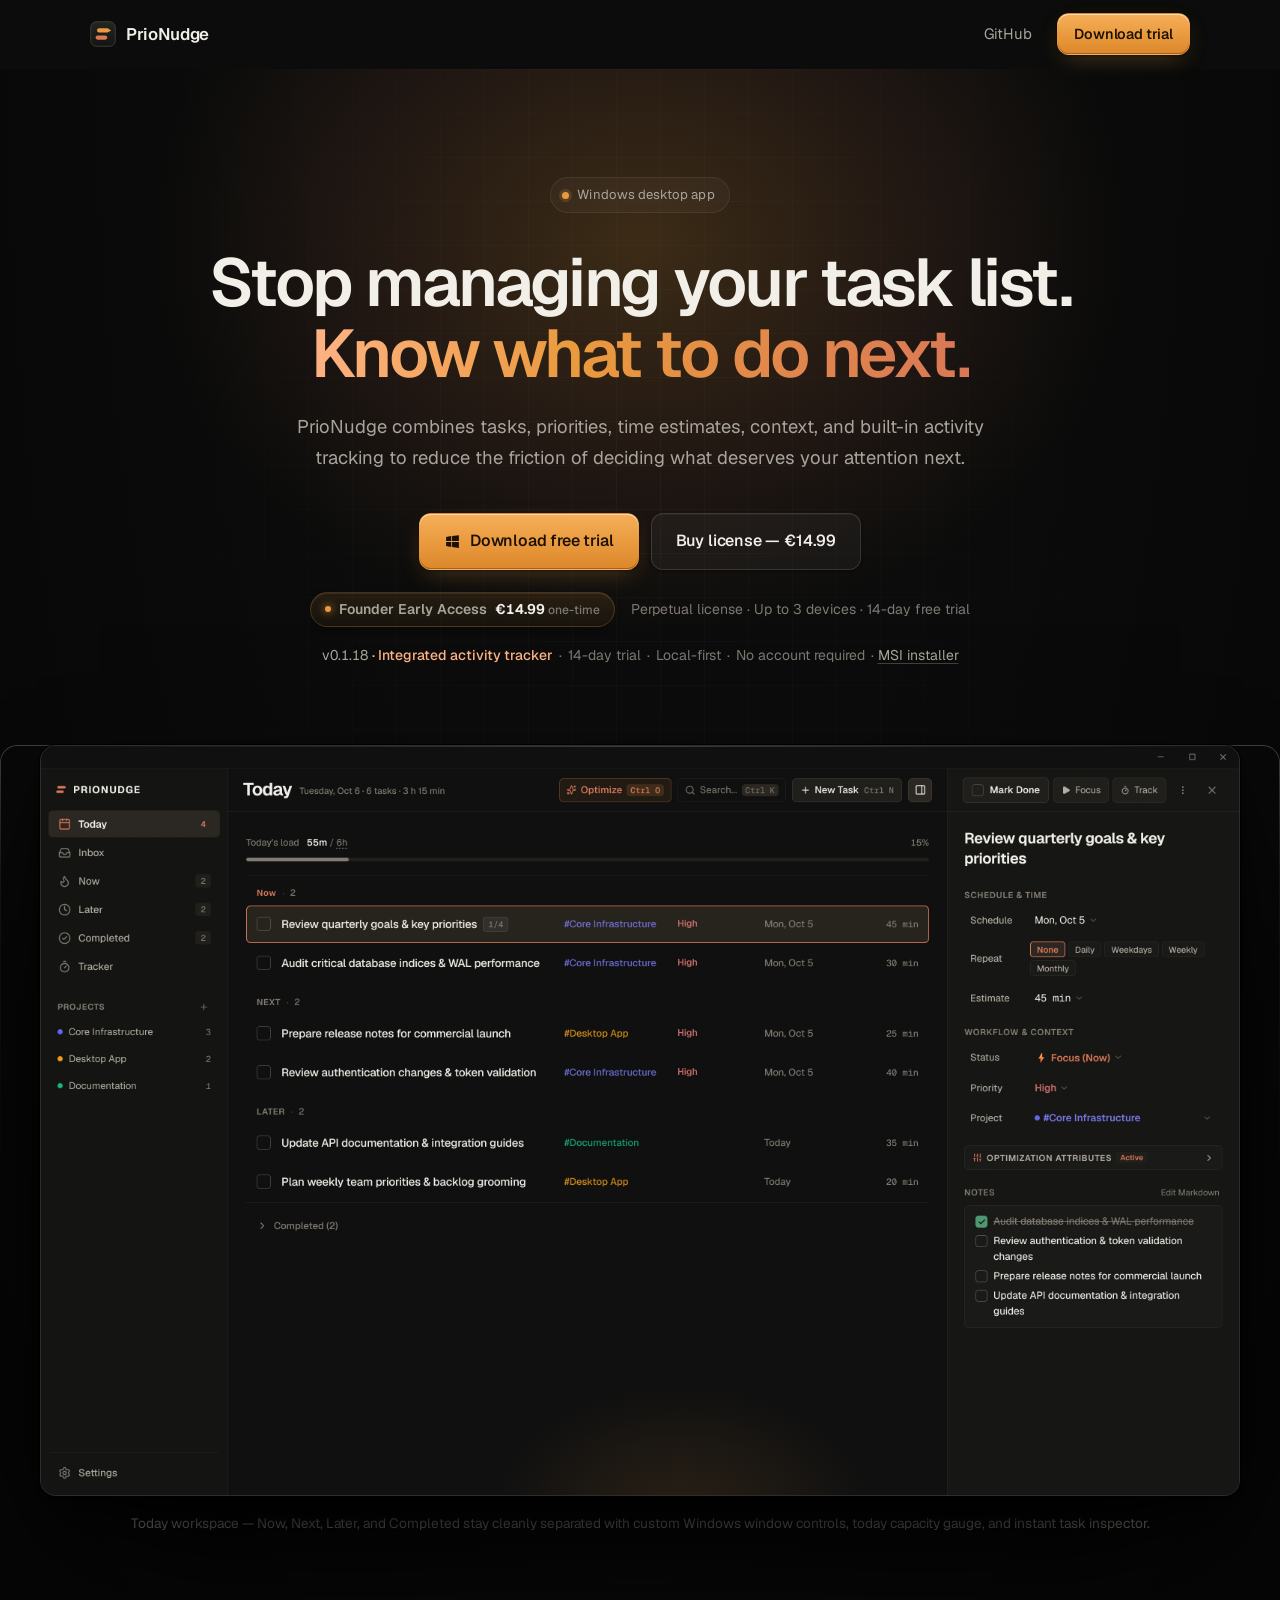
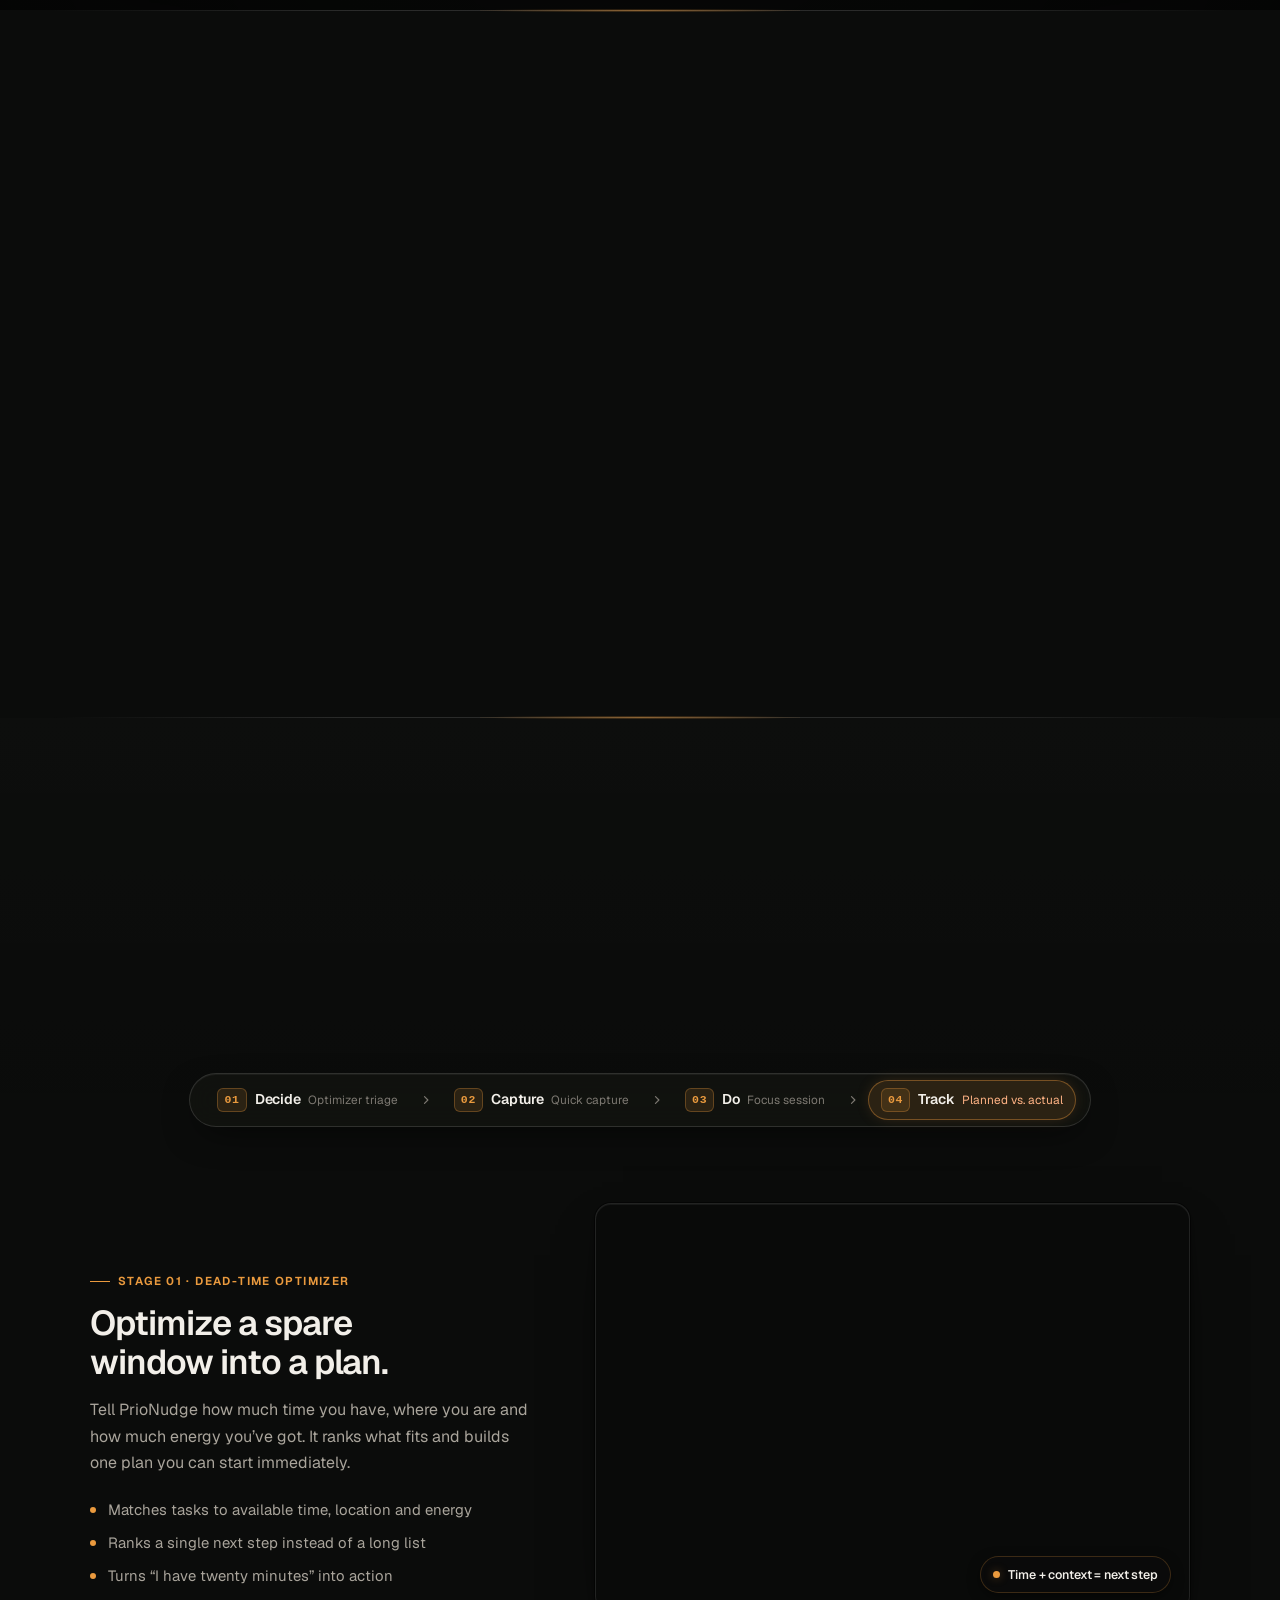
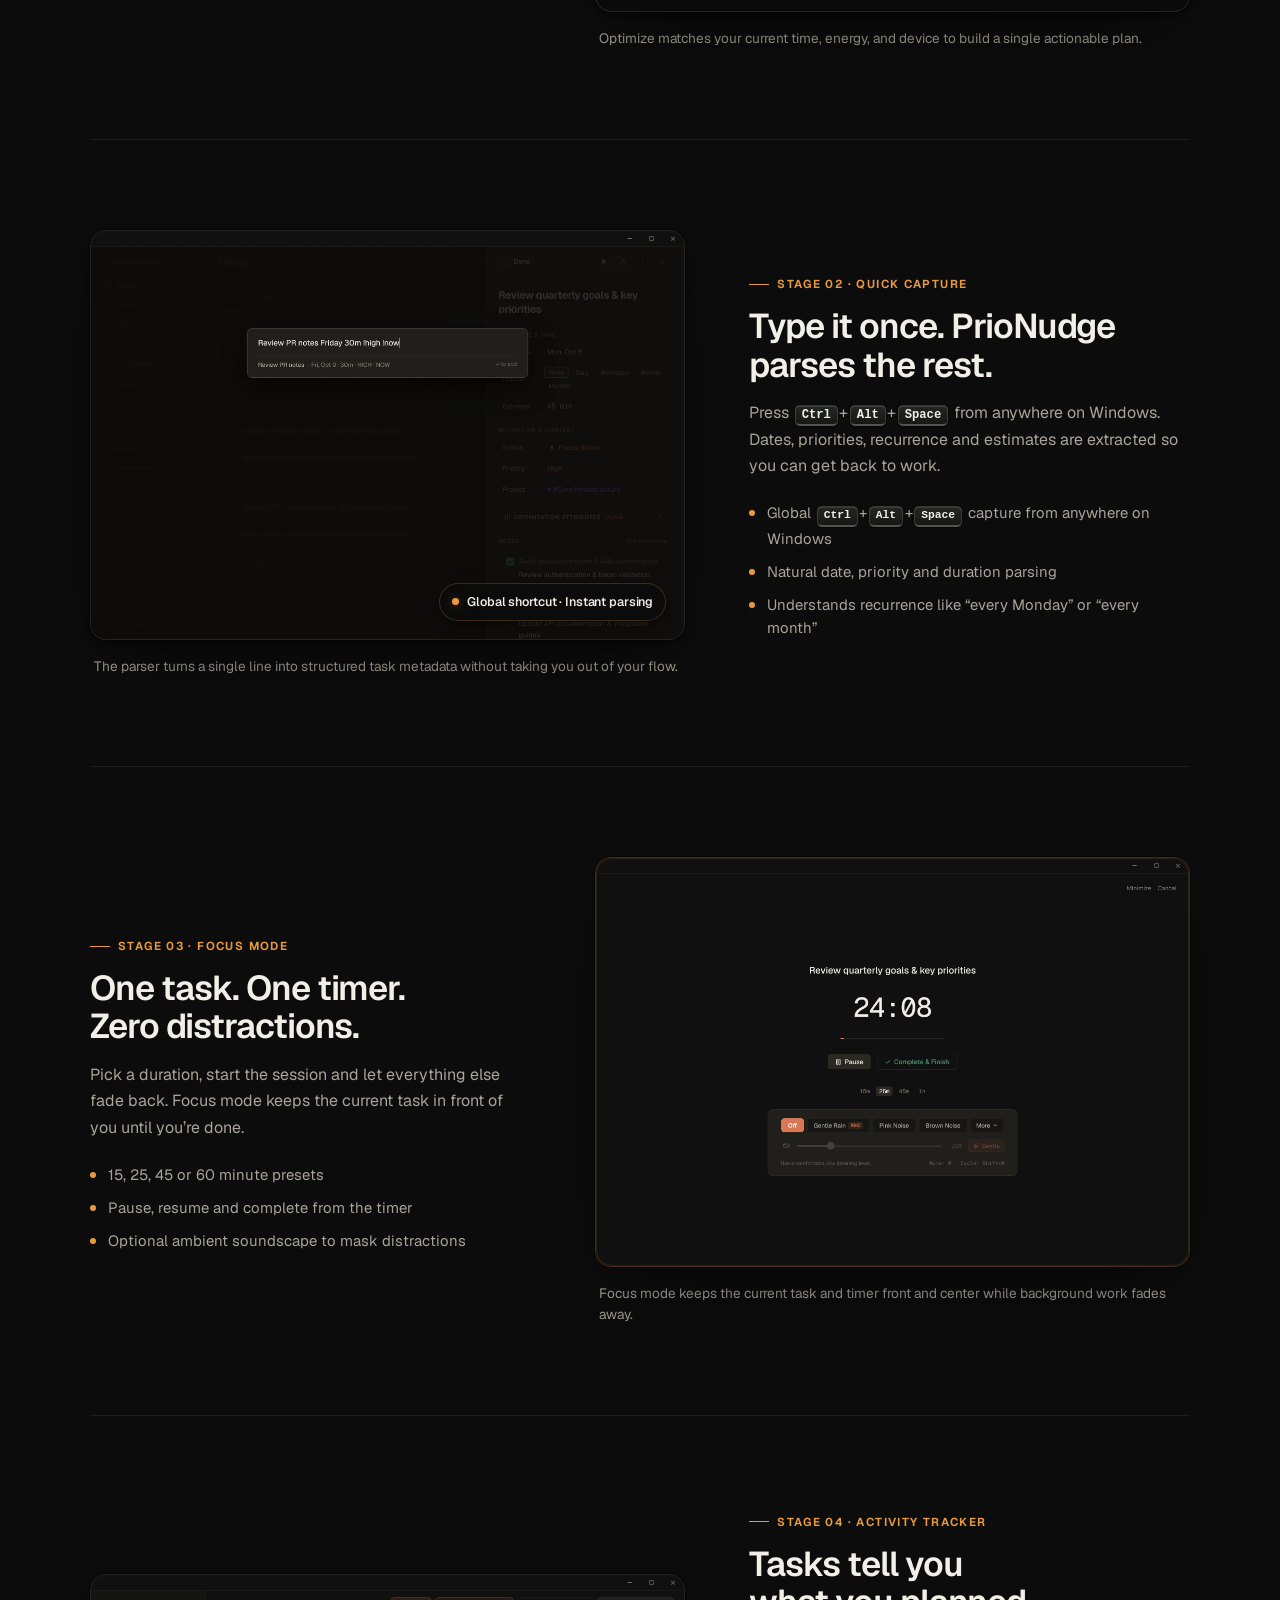
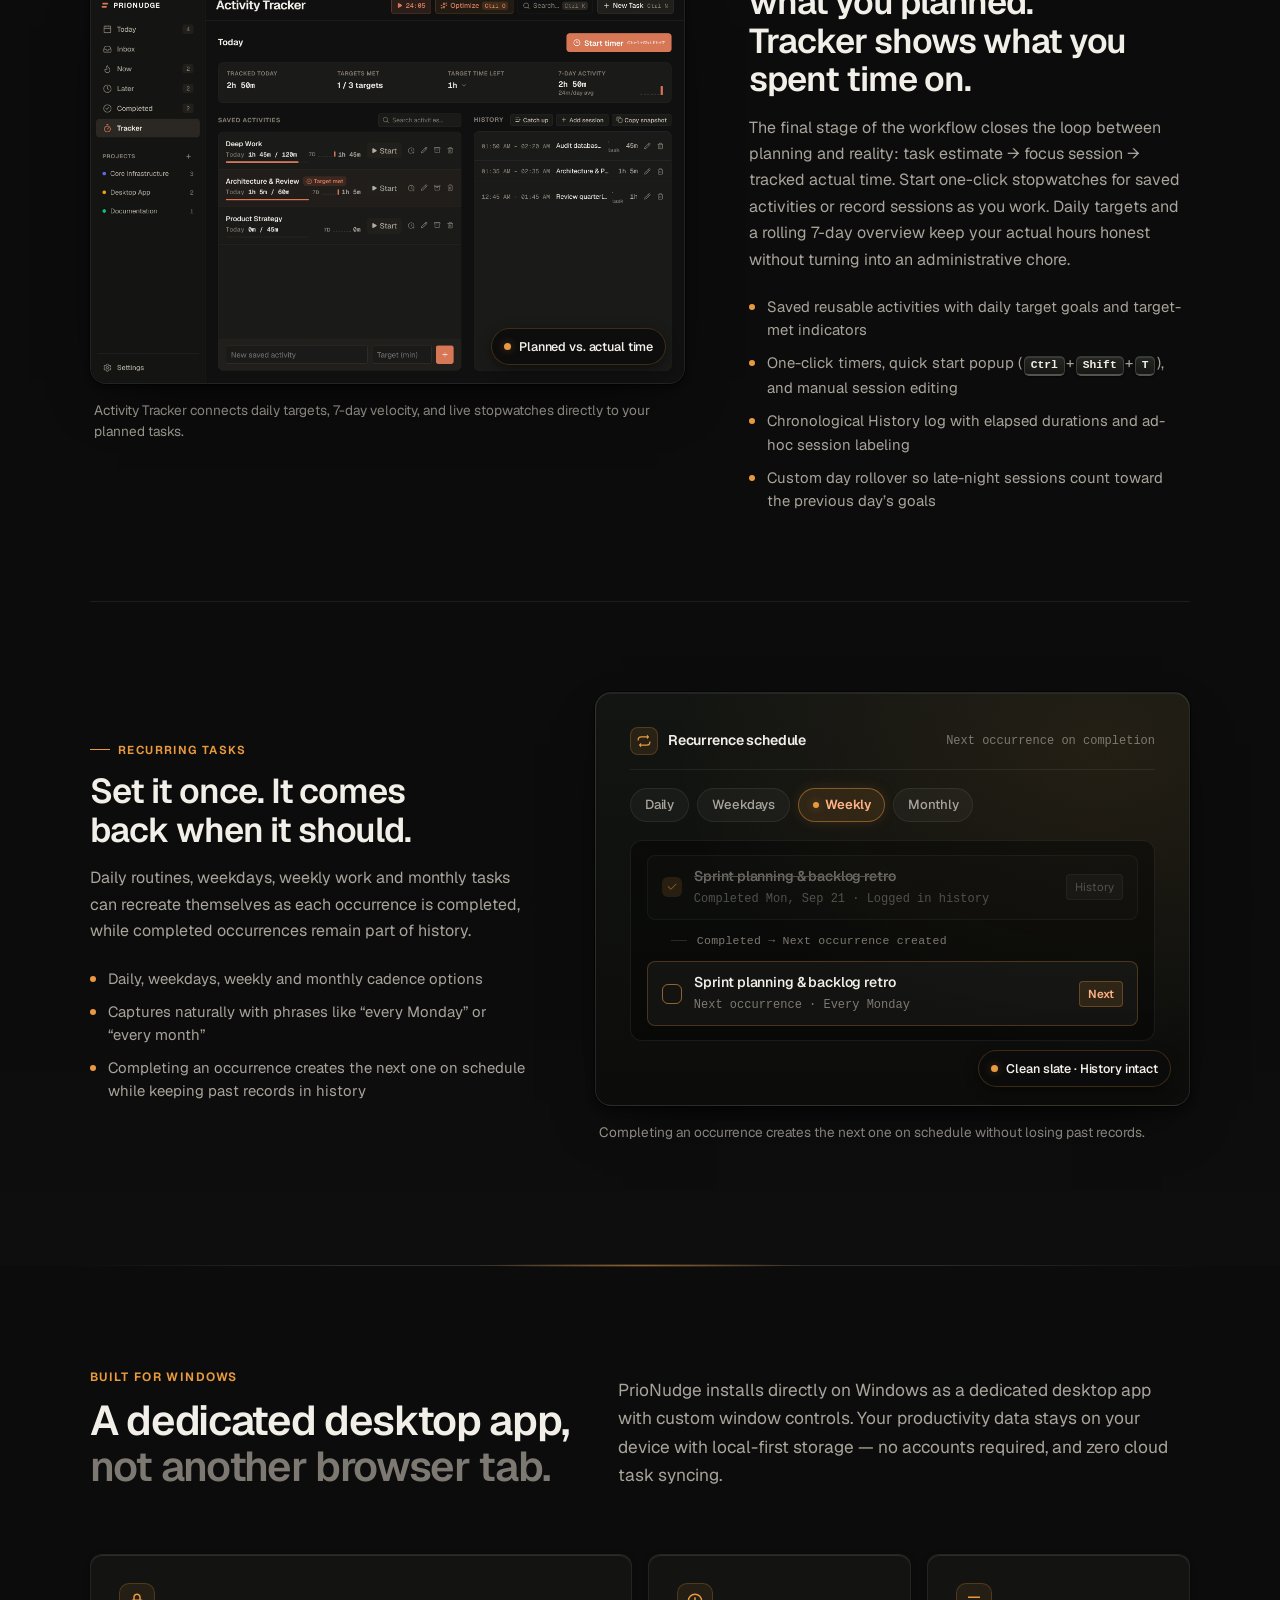
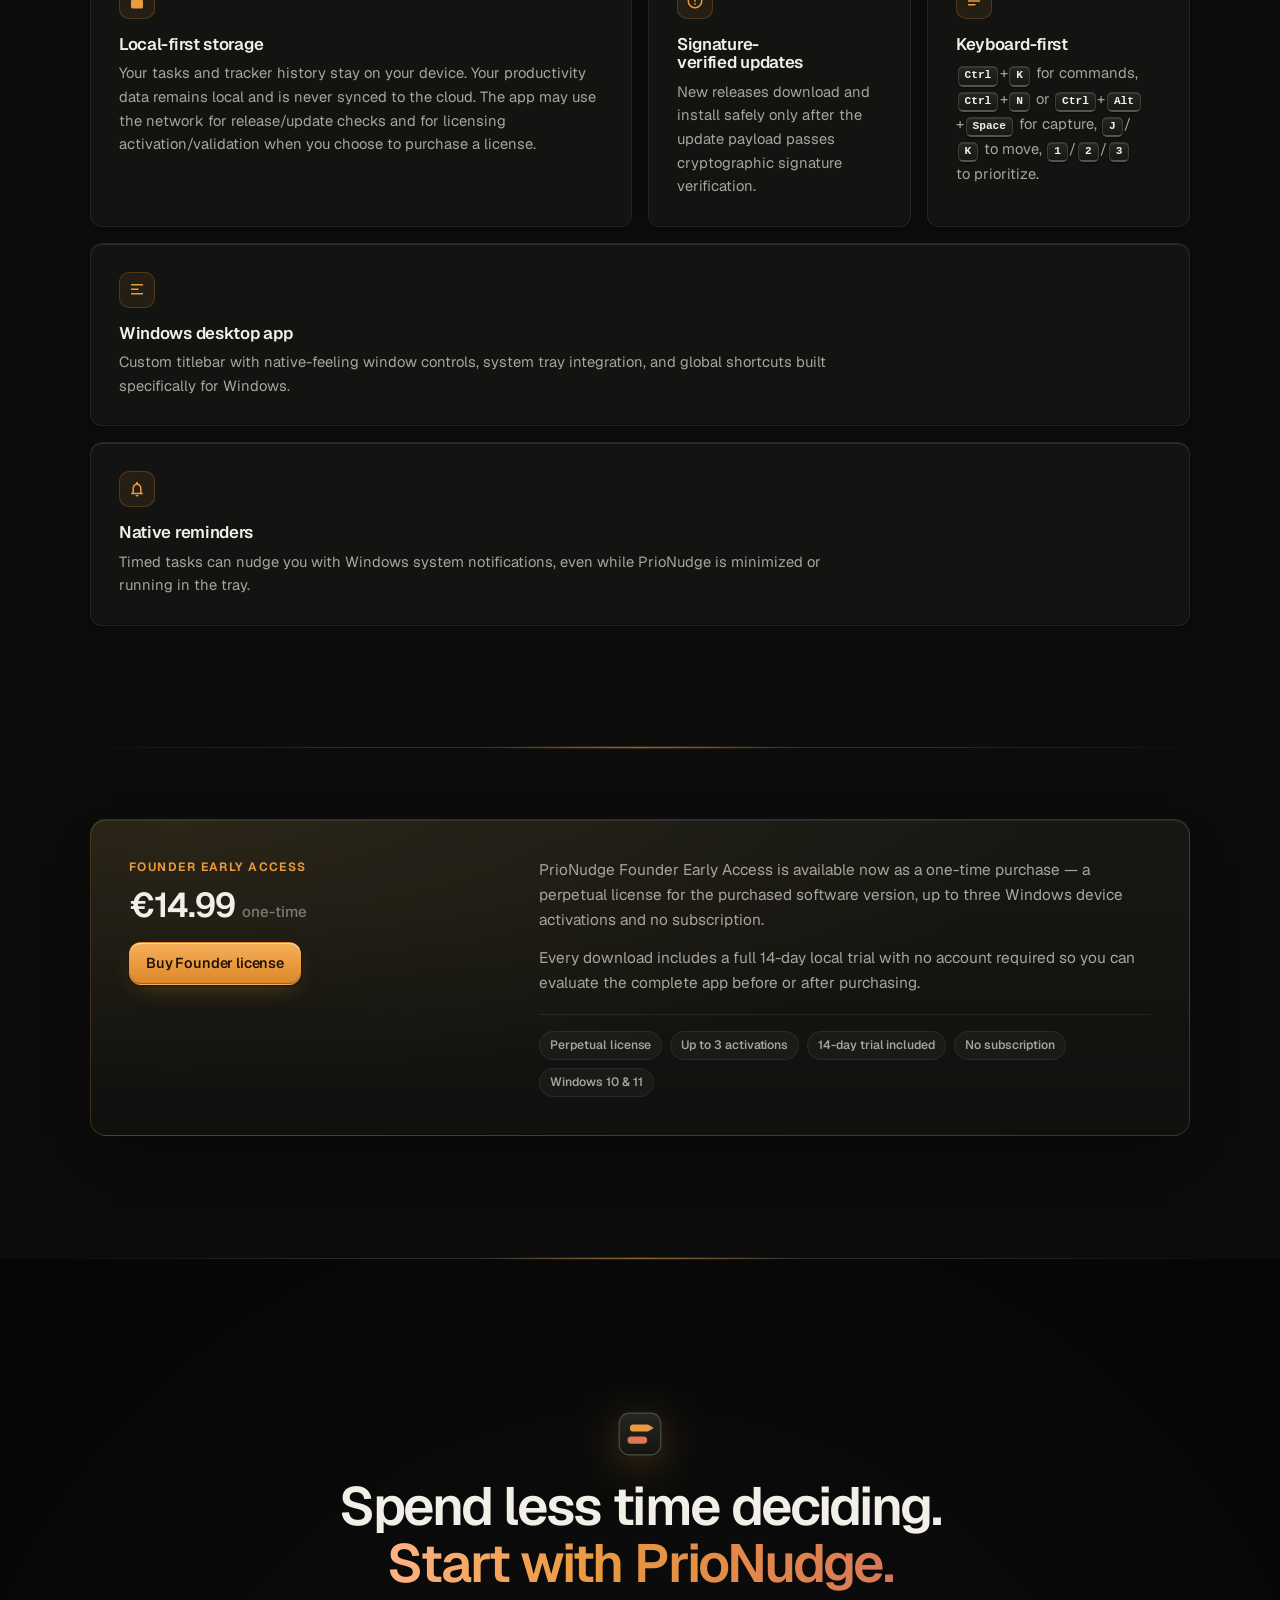
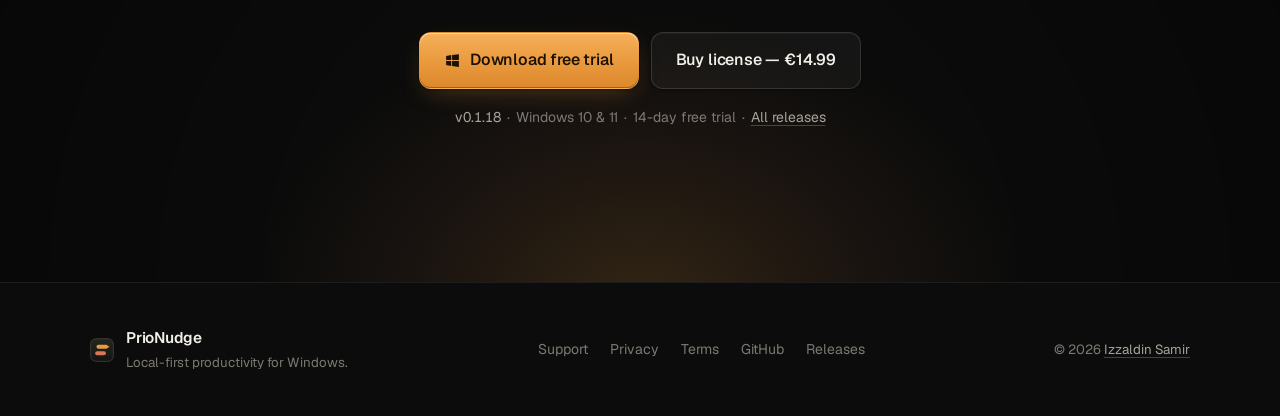
==== commit 89a6a6f6: "chore: update site for v0.1.18" ====
--- a/index.html
+++ b/index.html
@@ -38,10 +38,10 @@
   "name": "PrioNudge",
   "applicationCategory": "ProductivityApplication",
   "operatingSystem": "Windows 10, Windows 11",
-  "softwareVersion": "0.1.17",
+  "softwareVersion": "0.1.18",
   "description": "A focused, local-first Windows task manager and activity tracker built to reduce the friction of deciding what deserves your attention next.",
   "url": "https://prionudge.com/",
-  "downloadUrl": "https://github.com/IzzaldinSamir/prionudge-releases/releases/download/v0.1.17/PrioNudge_0.1.17_x64-setup.exe",
+  "downloadUrl": "https://github.com/IzzaldinSamir/prionudge-releases/releases/download/v0.1.18/PrioNudge_0.1.18_x64-setup.exe",
   "author": {
     "@type": "Person",
     "name": "Izzaldin Samir",
@@ -63,7 +63,7 @@
     </a>
     <nav class="nav__links" aria-label="Primary">
       <a class="nav__link" href="https://github.com/IzzaldinSamir/prionudge-releases" target="_blank" rel="noopener">GitHub</a>
-      <a class="btn btn--primary btn--sm" href="https://github.com/IzzaldinSamir/prionudge-releases/releases/download/v0.1.17/PrioNudge_0.1.17_x64-setup.exe" data-dl="exe">Download trial</a>
+      <a class="btn btn--primary btn--sm" href="https://github.com/IzzaldinSamir/prionudge-releases/releases/download/v0.1.18/PrioNudge_0.1.18_x64-setup.exe" data-dl="exe">Download trial</a>
     </nav>
   </div>
 </header>
@@ -89,7 +89,7 @@
       </p>
 
       <div class="hero__actions" data-reveal>
-        <a class="btn btn--primary btn--lg" href="https://github.com/IzzaldinSamir/prionudge-releases/releases/download/v0.1.17/PrioNudge_0.1.17_x64-setup.exe" data-dl="exe">
+        <a class="btn btn--primary btn--lg" href="https://github.com/IzzaldinSamir/prionudge-releases/releases/download/v0.1.18/PrioNudge_0.1.18_x64-setup.exe" data-dl="exe">
           <svg class="btn__icon" viewBox="0 0 24 24" aria-hidden="true" focusable="false"><path d="M3 5.5 10.2 4.4v6.9H3zM11.4 4.2 21 3v8.3h-9.6zM3 12.7h7.2v6.9L3 18.5zM11.4 12.7H21V21l-9.6-1.4z"/></svg>
           Download free trial
         </a>
@@ -108,11 +108,11 @@
       </div>
 
       <p class="hero__note" data-reveal>
-        <span class="ver"><span data-version>v0.1.17</span> <span class="hero__release-tag">&middot; Integrated activity tracker</span></span>
+        <span class="ver"><span data-version>v0.1.18</span> <span class="hero__release-tag">&middot; Integrated activity tracker</span></span>
         <span aria-hidden="true">&middot;</span> 14-day trial
         <span aria-hidden="true">&middot;</span> Local-first
         <span aria-hidden="true">&middot;</span> No account required
-        <span class="hero__msi"><span aria-hidden="true">&middot;</span> <a href="https://github.com/IzzaldinSamir/prionudge-releases/releases/download/v0.1.17/PrioNudge_0.1.17_x64_en-US.msi" data-dl="msi">MSI installer</a></span>
+        <span class="hero__msi"><span aria-hidden="true">&middot;</span> <a href="https://github.com/IzzaldinSamir/prionudge-releases/releases/download/v0.1.18/PrioNudge_0.1.18_x64_en-US.msi" data-dl="msi">MSI installer</a></span>
       </p>
     </div>
 
@@ -500,7 +500,7 @@
       </div>
       <h2 class="cta__title" id="cta-title" data-reveal>Spend less time deciding.<br><span class="grad">Start with PrioNudge.</span></h2>
       <div class="hero__actions hero__actions--center" data-reveal>
-        <a class="btn btn--primary btn--lg" href="https://github.com/IzzaldinSamir/prionudge-releases/releases/download/v0.1.17/PrioNudge_0.1.17_x64-setup.exe" data-dl="exe">
+        <a class="btn btn--primary btn--lg" href="https://github.com/IzzaldinSamir/prionudge-releases/releases/download/v0.1.18/PrioNudge_0.1.18_x64-setup.exe" data-dl="exe">
           <svg class="btn__icon" viewBox="0 0 24 24" aria-hidden="true" focusable="false"><path d="M3 5.5 10.2 4.4v6.9H3zM11.4 4.2 21 3v8.3h-9.6zM3 12.7h7.2v6.9L3 18.5zM11.4 12.7H21V21l-9.6-1.4z"/></svg>
           Download free trial
         </a>
@@ -509,7 +509,7 @@
         </a>
       </div>
       <p class="hero__note hero__note--center" data-reveal>
-        <span class="ver" data-version>v0.1.17</span>
+        <span class="ver" data-version>v0.1.18</span>
         <span aria-hidden="true">&middot;</span> Windows 10 &amp; 11
         <span aria-hidden="true">&middot;</span> 14-day free trial
         <span aria-hidden="true">&middot;</span> <a href="https://github.com/IzzaldinSamir/prionudge-releases/releases/latest" target="_blank" rel="noopener">All releases</a>
@@ -543,10 +543,10 @@
 
 <!-- Sticky mobile CTA -->
 <aside class="sticky-cta" id="sticky-cta" aria-label="Download PrioNudge" hidden>
-  <a class="sticky-cta__btn" href="https://github.com/IzzaldinSamir/prionudge-releases/releases/download/v0.1.17/PrioNudge_0.1.17_x64-setup.exe" data-dl="exe">
+  <a class="sticky-cta__btn" href="https://github.com/IzzaldinSamir/prionudge-releases/releases/download/v0.1.18/PrioNudge_0.1.18_x64-setup.exe" data-dl="exe">
     <svg class="sticky-cta__icon" viewBox="0 0 24 24" aria-hidden="true" focusable="false"><path d="M3 5.5 10.2 4.4v6.9H3zM11.4 4.2 21 3v8.3h-9.6zM3 12.7h7.2v6.9L3 18.5zM11.4 12.7H21V21l-9.6-1.4z"/></svg>
     <span>Download PrioNudge</span>
-    <span class="ver" data-version>v0.1.17</span>
+    <span class="ver" data-version>v0.1.18</span>
   </a>
 </aside>
 
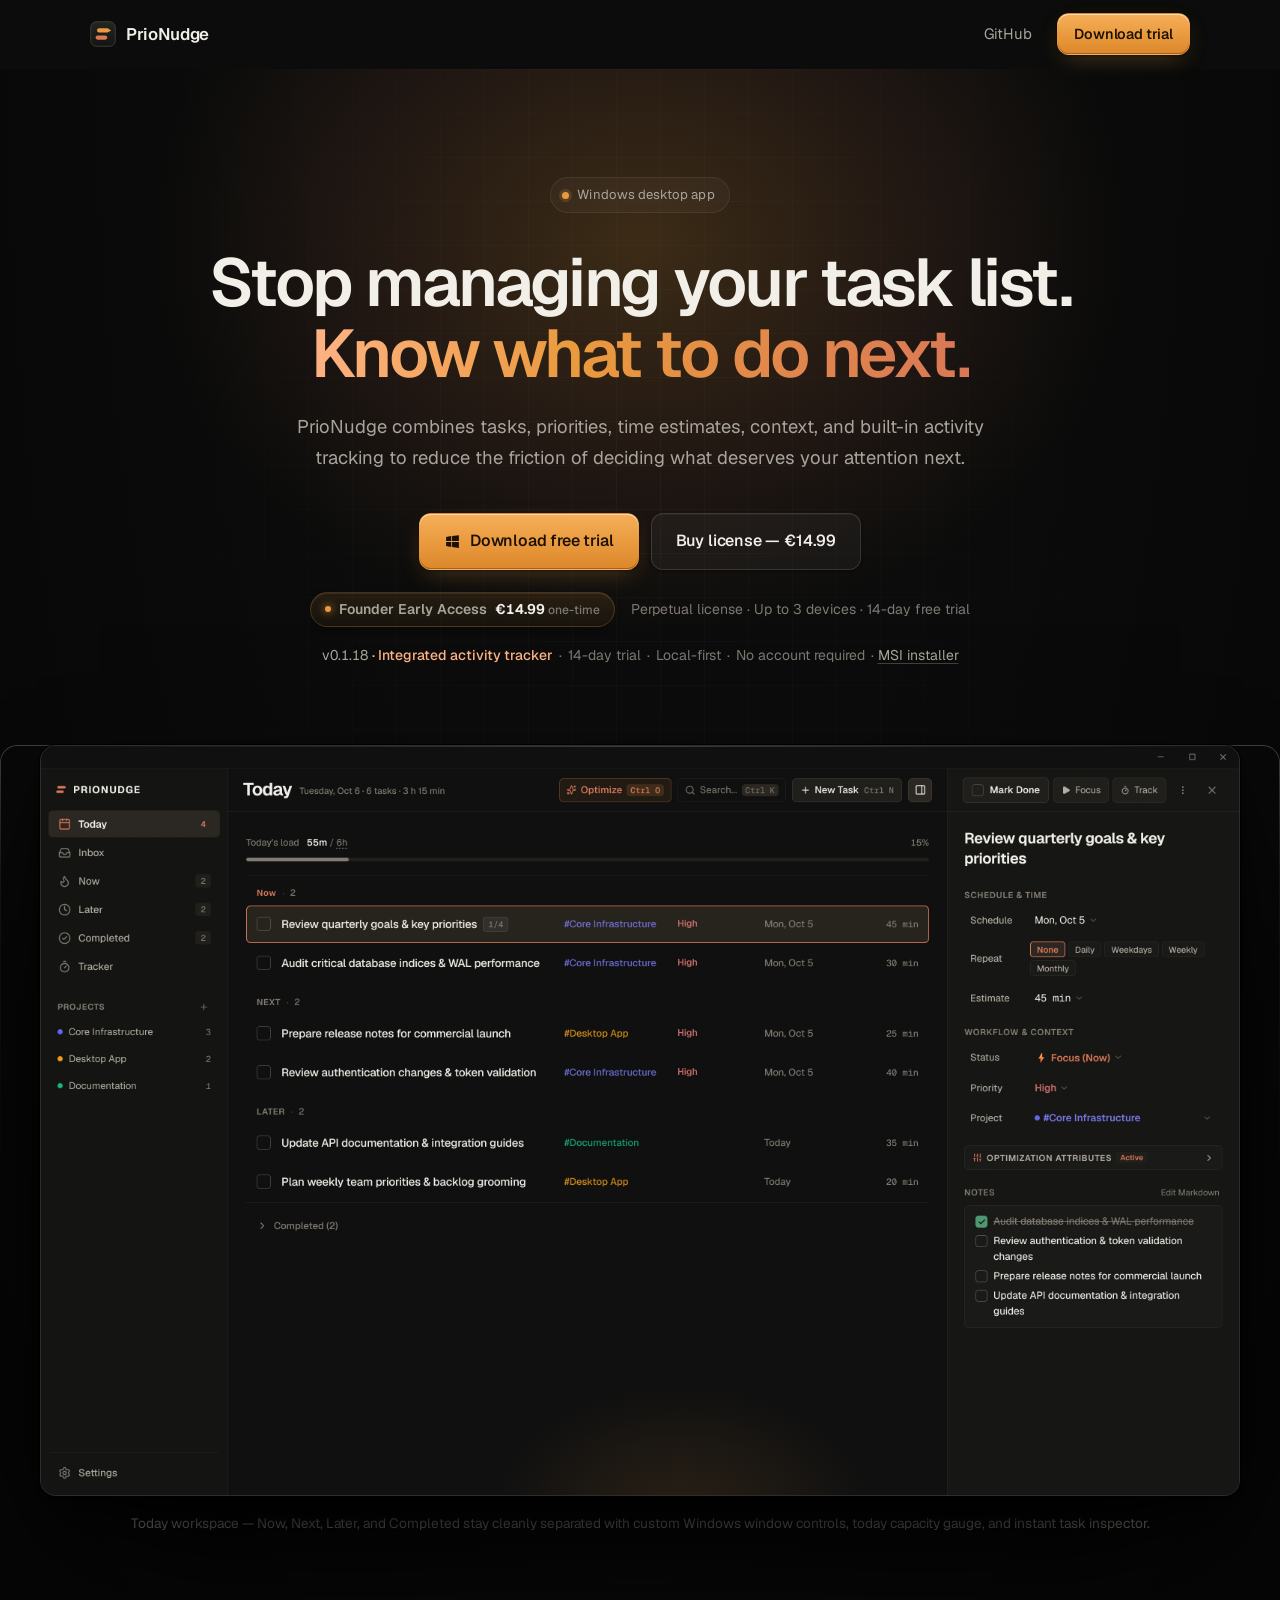
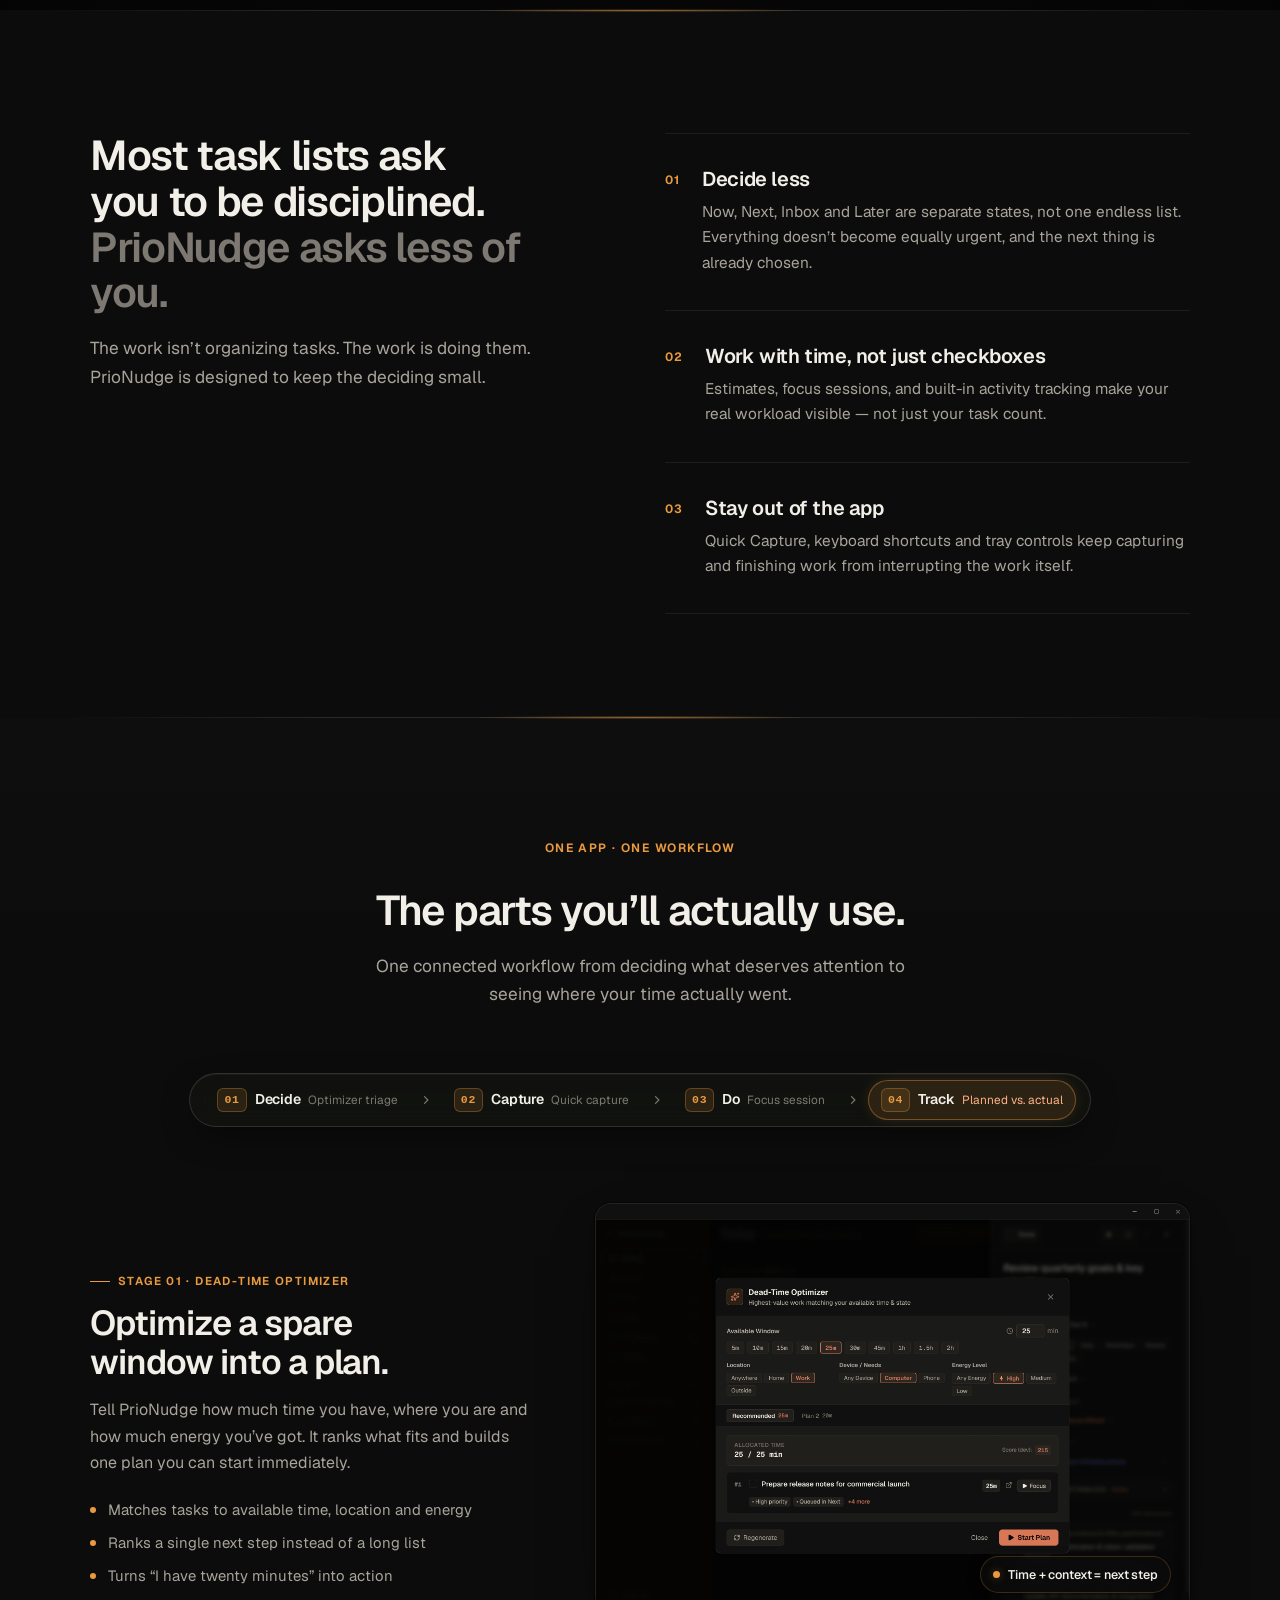
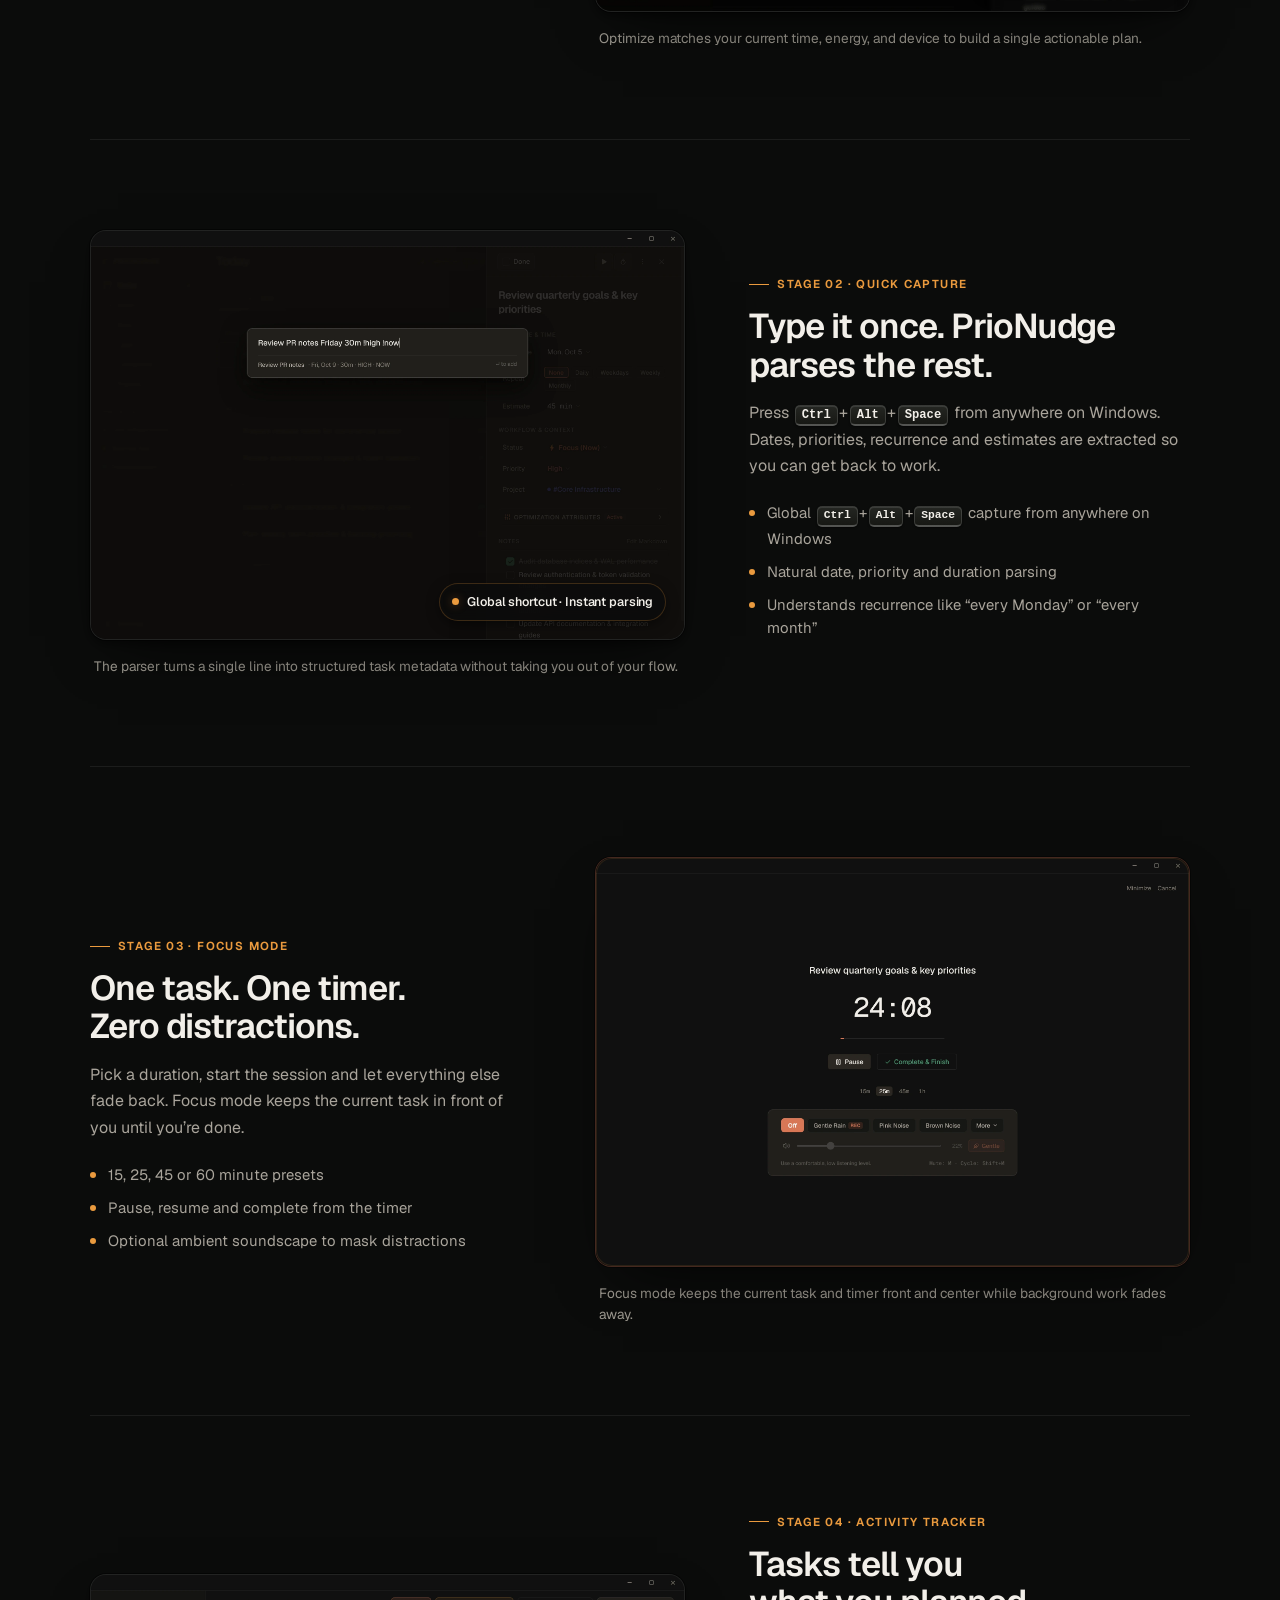
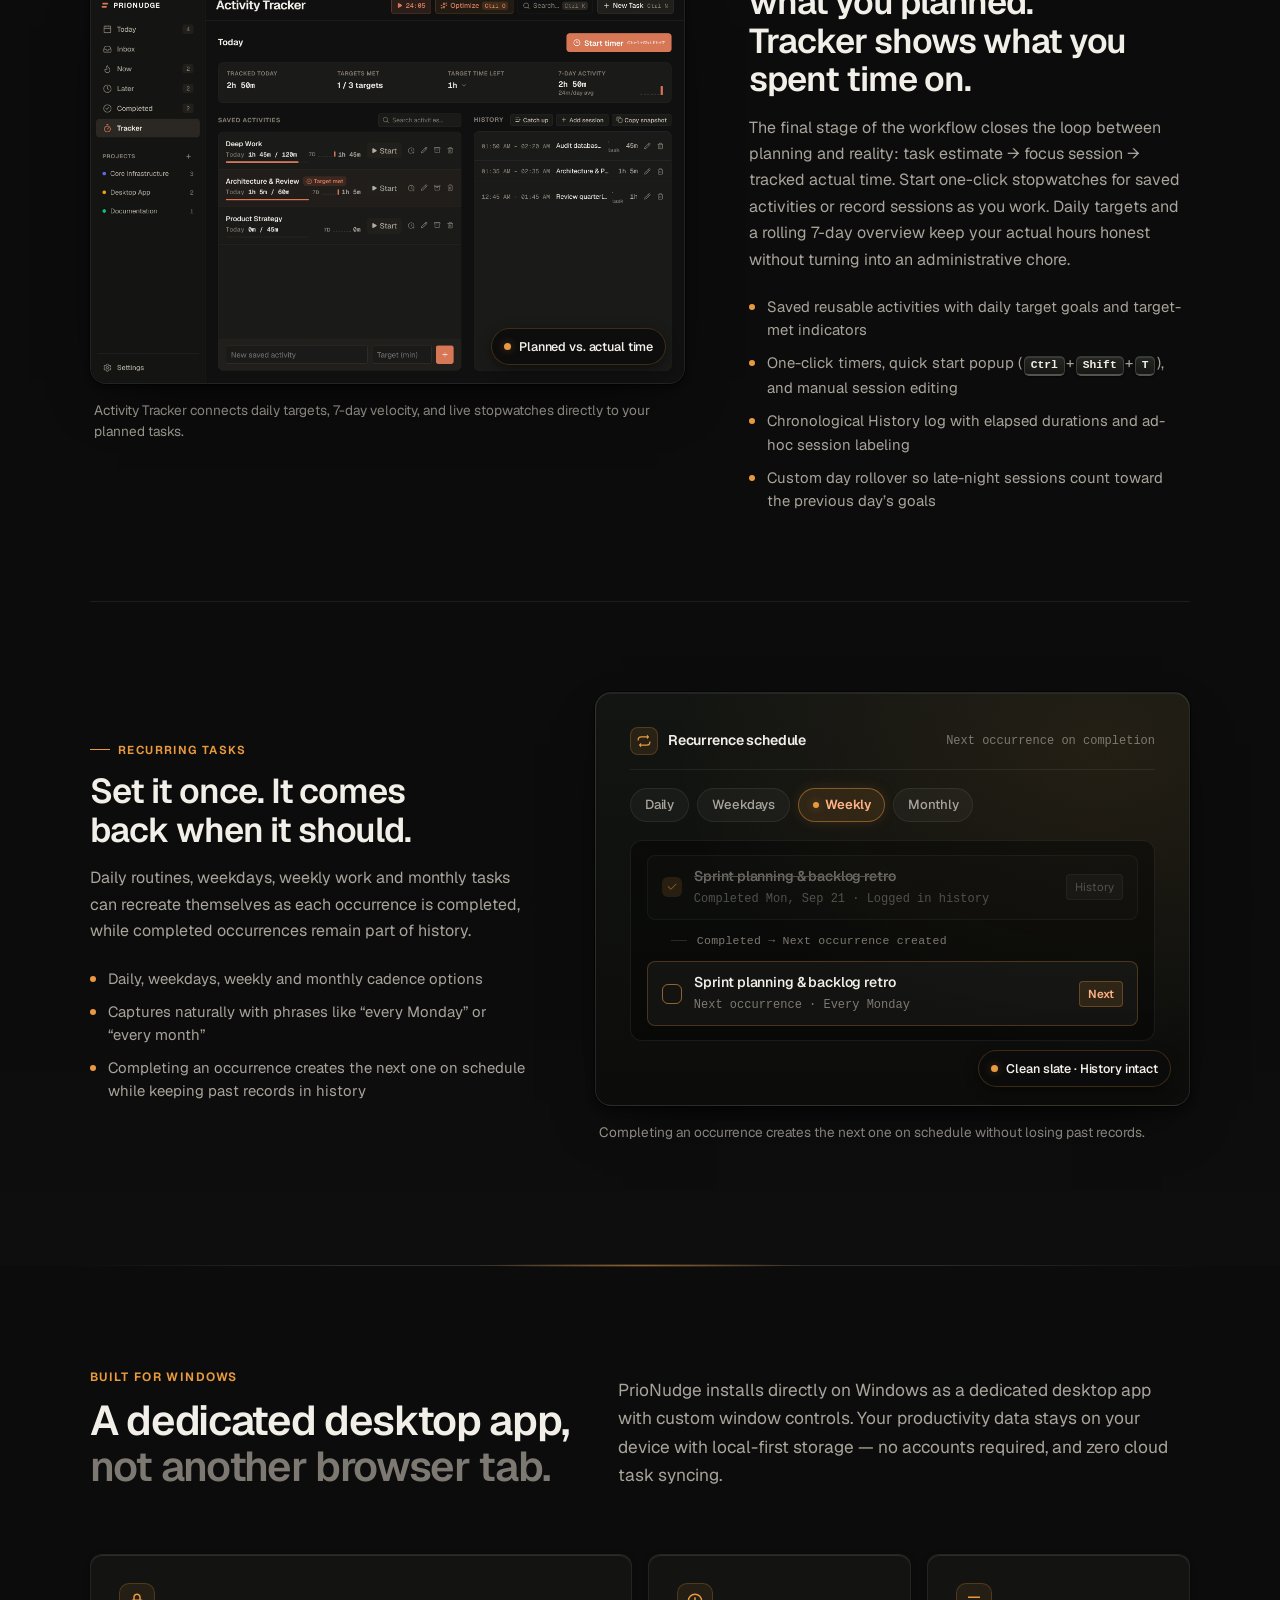
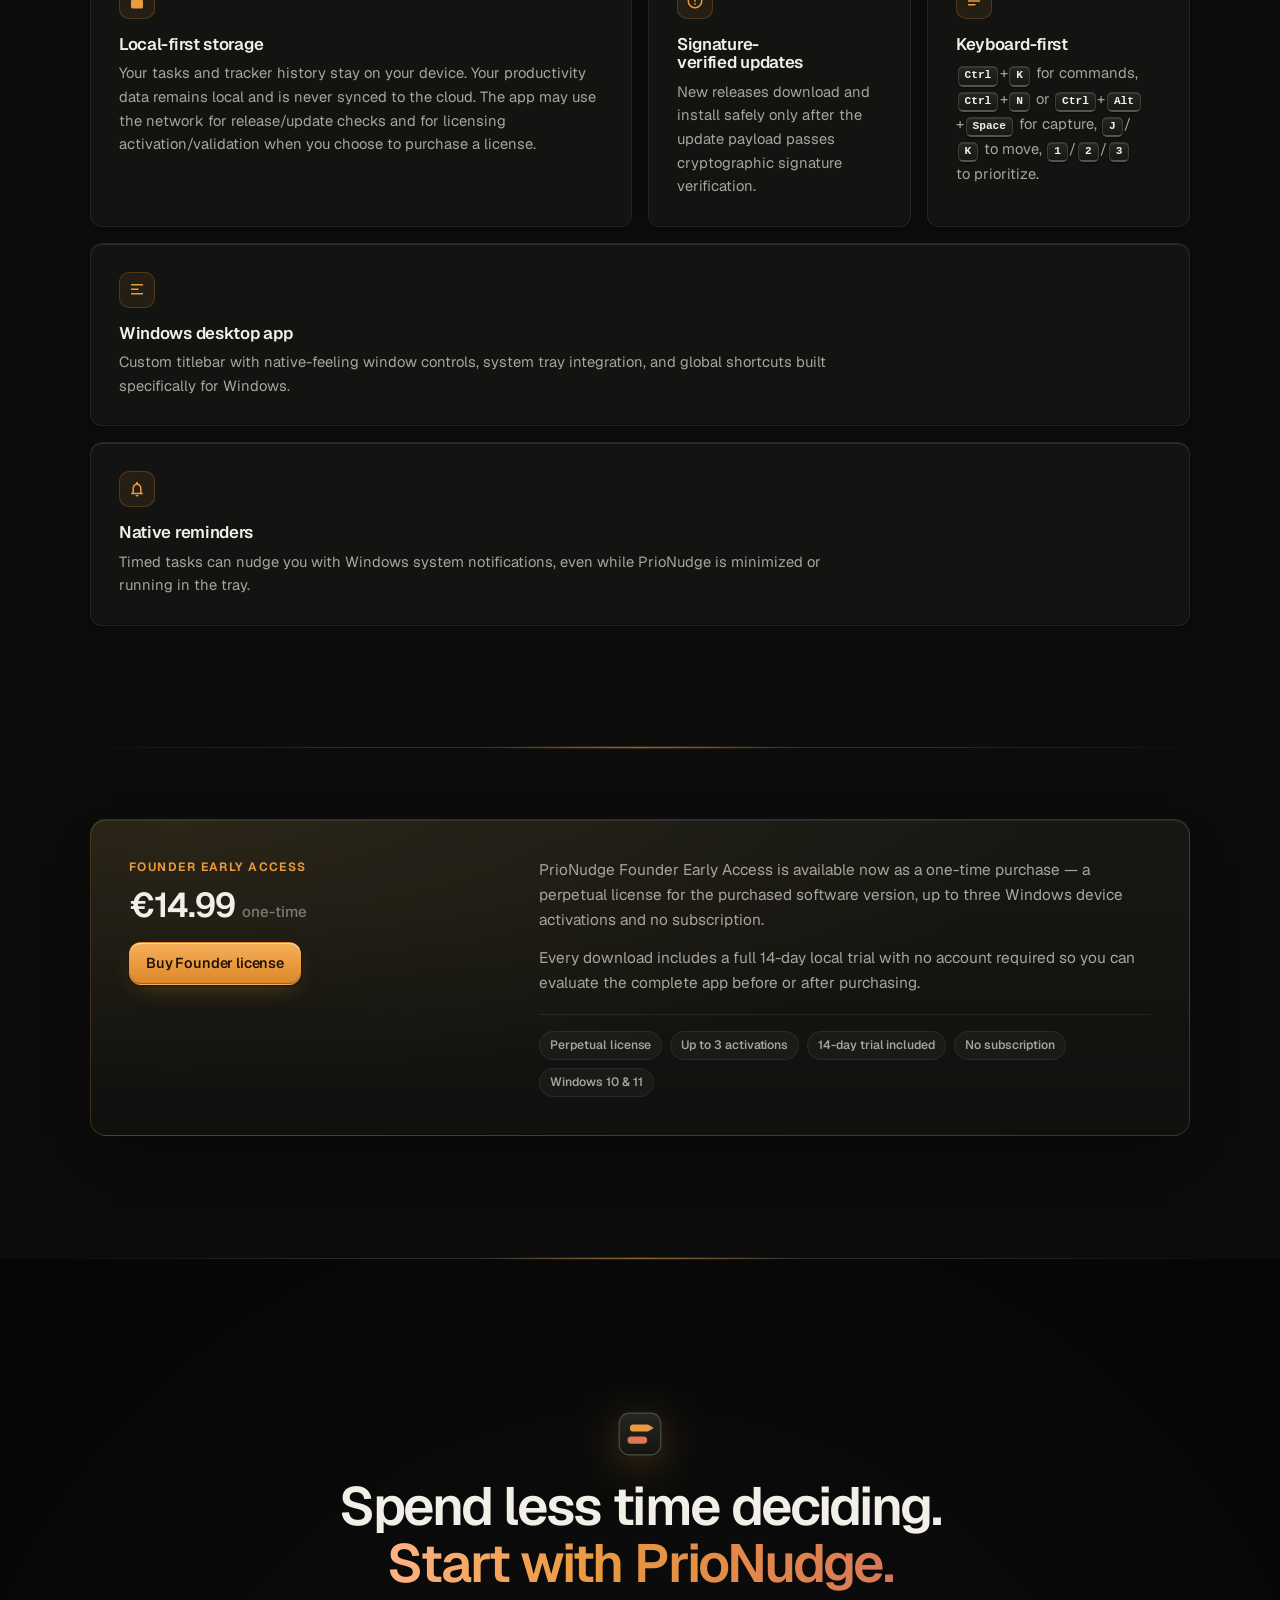
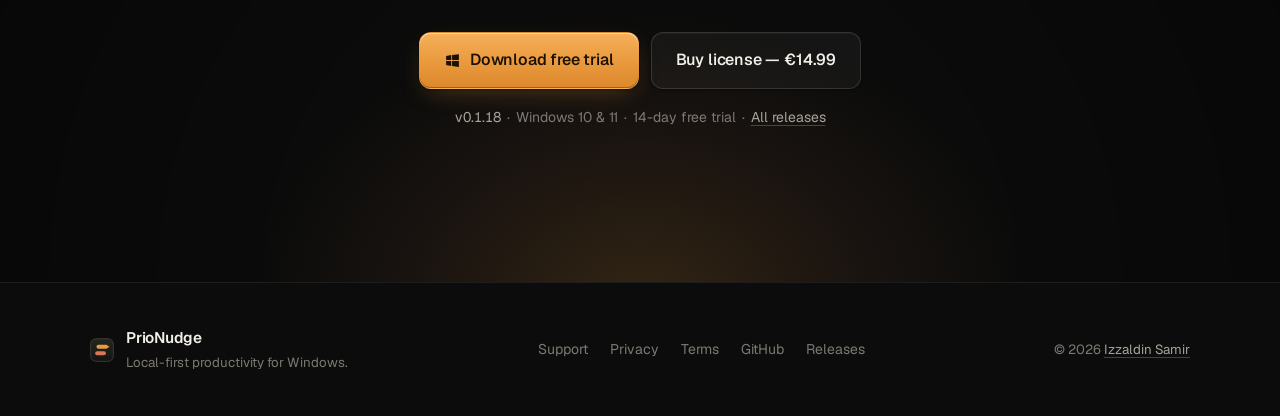
==== commit 28cf9956: "fix: use durable Creem payment link" ====
--- a/index.html
+++ b/index.html
@@ -93,7 +93,7 @@
           <svg class="btn__icon" viewBox="0 0 24 24" aria-hidden="true" focusable="false"><path d="M3 5.5 10.2 4.4v6.9H3zM11.4 4.2 21 3v8.3h-9.6zM3 12.7h7.2v6.9L3 18.5zM11.4 12.7H21V21l-9.6-1.4z"/></svg>
           Download free trial
         </a>
-        <a class="btn btn--ghost btn--lg" href="https://pay.prionudge.com/checkout/prod_1BqxU98ycaVoMaJATs4lzS/ch_Jl9kHf2hFKBjo6GzERww0" target="_blank" rel="noopener">
+        <a class="btn btn--ghost btn--lg" href="https://www.creem.io/payment/prod_1BqxU98ycaVoMaJATs4lzS" target="_blank" rel="noopener">
           Buy license &mdash; &euro;14.99
         </a>
       </div>
@@ -466,7 +466,7 @@
           <p class="section__eyebrow" id="early-access-title">Founder Early Access</p>
           <p class="early-access__price">&euro;14.99 <span>one-time</span></p>
           <div style="margin-top: 18px;">
-            <a class="btn btn--primary btn--sm" href="https://pay.prionudge.com/checkout/prod_1BqxU98ycaVoMaJATs4lzS/ch_Jl9kHf2hFKBjo6GzERww0" target="_blank" rel="noopener">
+            <a class="btn btn--primary btn--sm" href="https://www.creem.io/payment/prod_1BqxU98ycaVoMaJATs4lzS" target="_blank" rel="noopener">
               Buy Founder license
             </a>
           </div>
@@ -504,7 +504,7 @@
           <svg class="btn__icon" viewBox="0 0 24 24" aria-hidden="true" focusable="false"><path d="M3 5.5 10.2 4.4v6.9H3zM11.4 4.2 21 3v8.3h-9.6zM3 12.7h7.2v6.9L3 18.5zM11.4 12.7H21V21l-9.6-1.4z"/></svg>
           Download free trial
         </a>
-        <a class="btn btn--ghost btn--lg" href="https://pay.prionudge.com/checkout/prod_1BqxU98ycaVoMaJATs4lzS/ch_Jl9kHf2hFKBjo6GzERww0" target="_blank" rel="noopener">
+        <a class="btn btn--ghost btn--lg" href="https://www.creem.io/payment/prod_1BqxU98ycaVoMaJATs4lzS" target="_blank" rel="noopener">
           Buy license &mdash; &euro;14.99
         </a>
       </div>
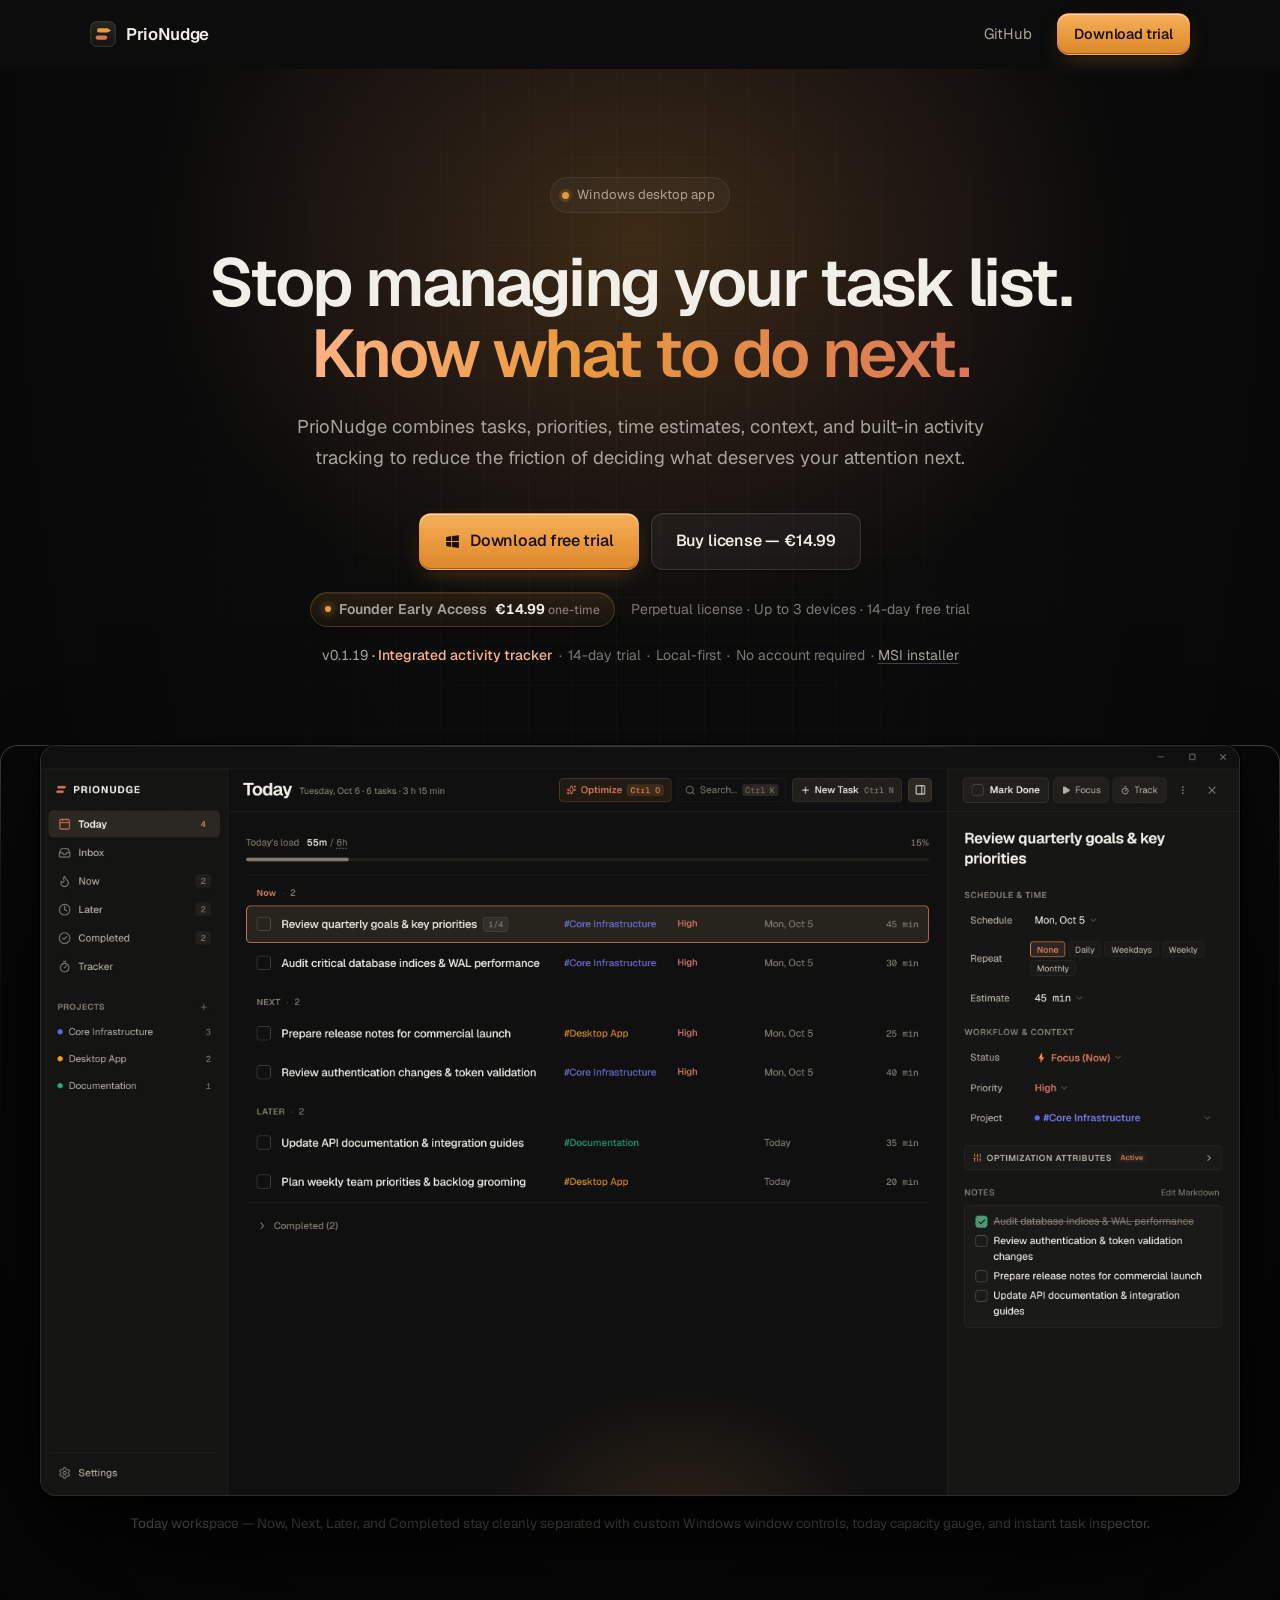
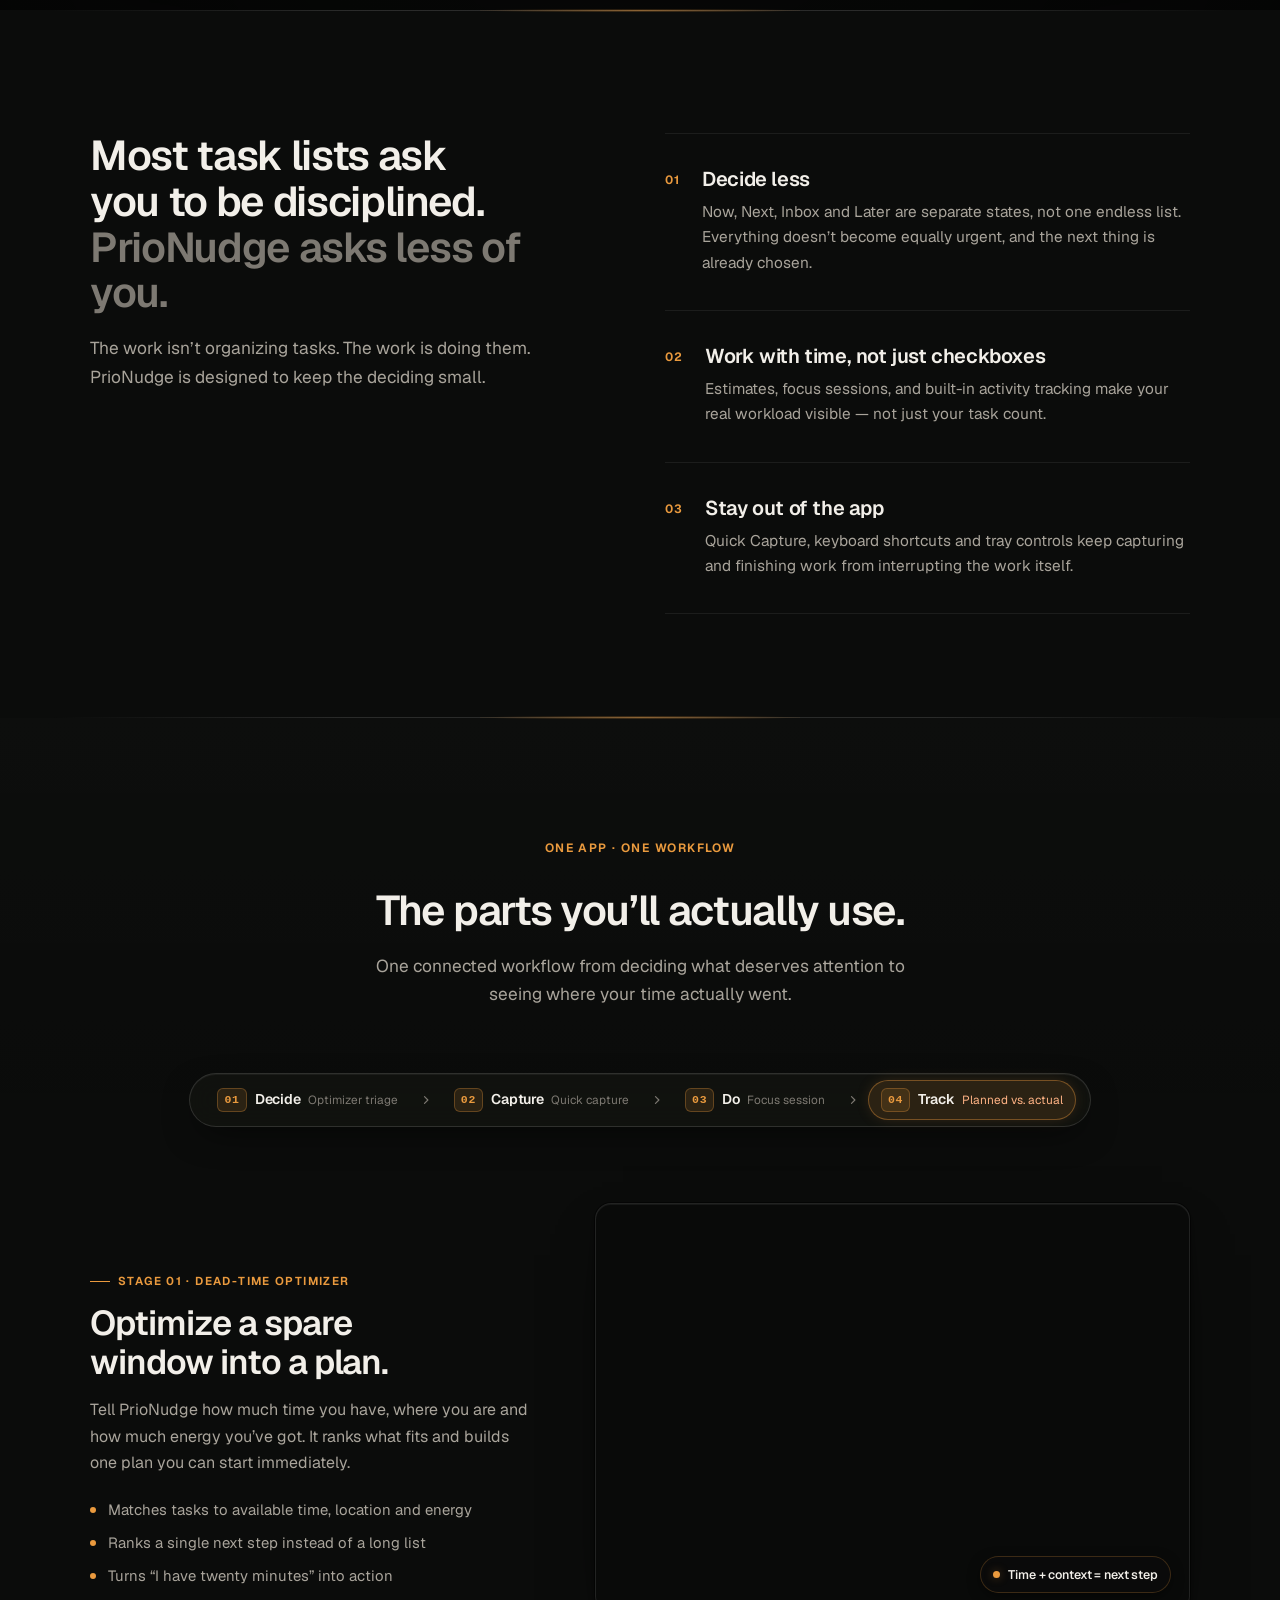
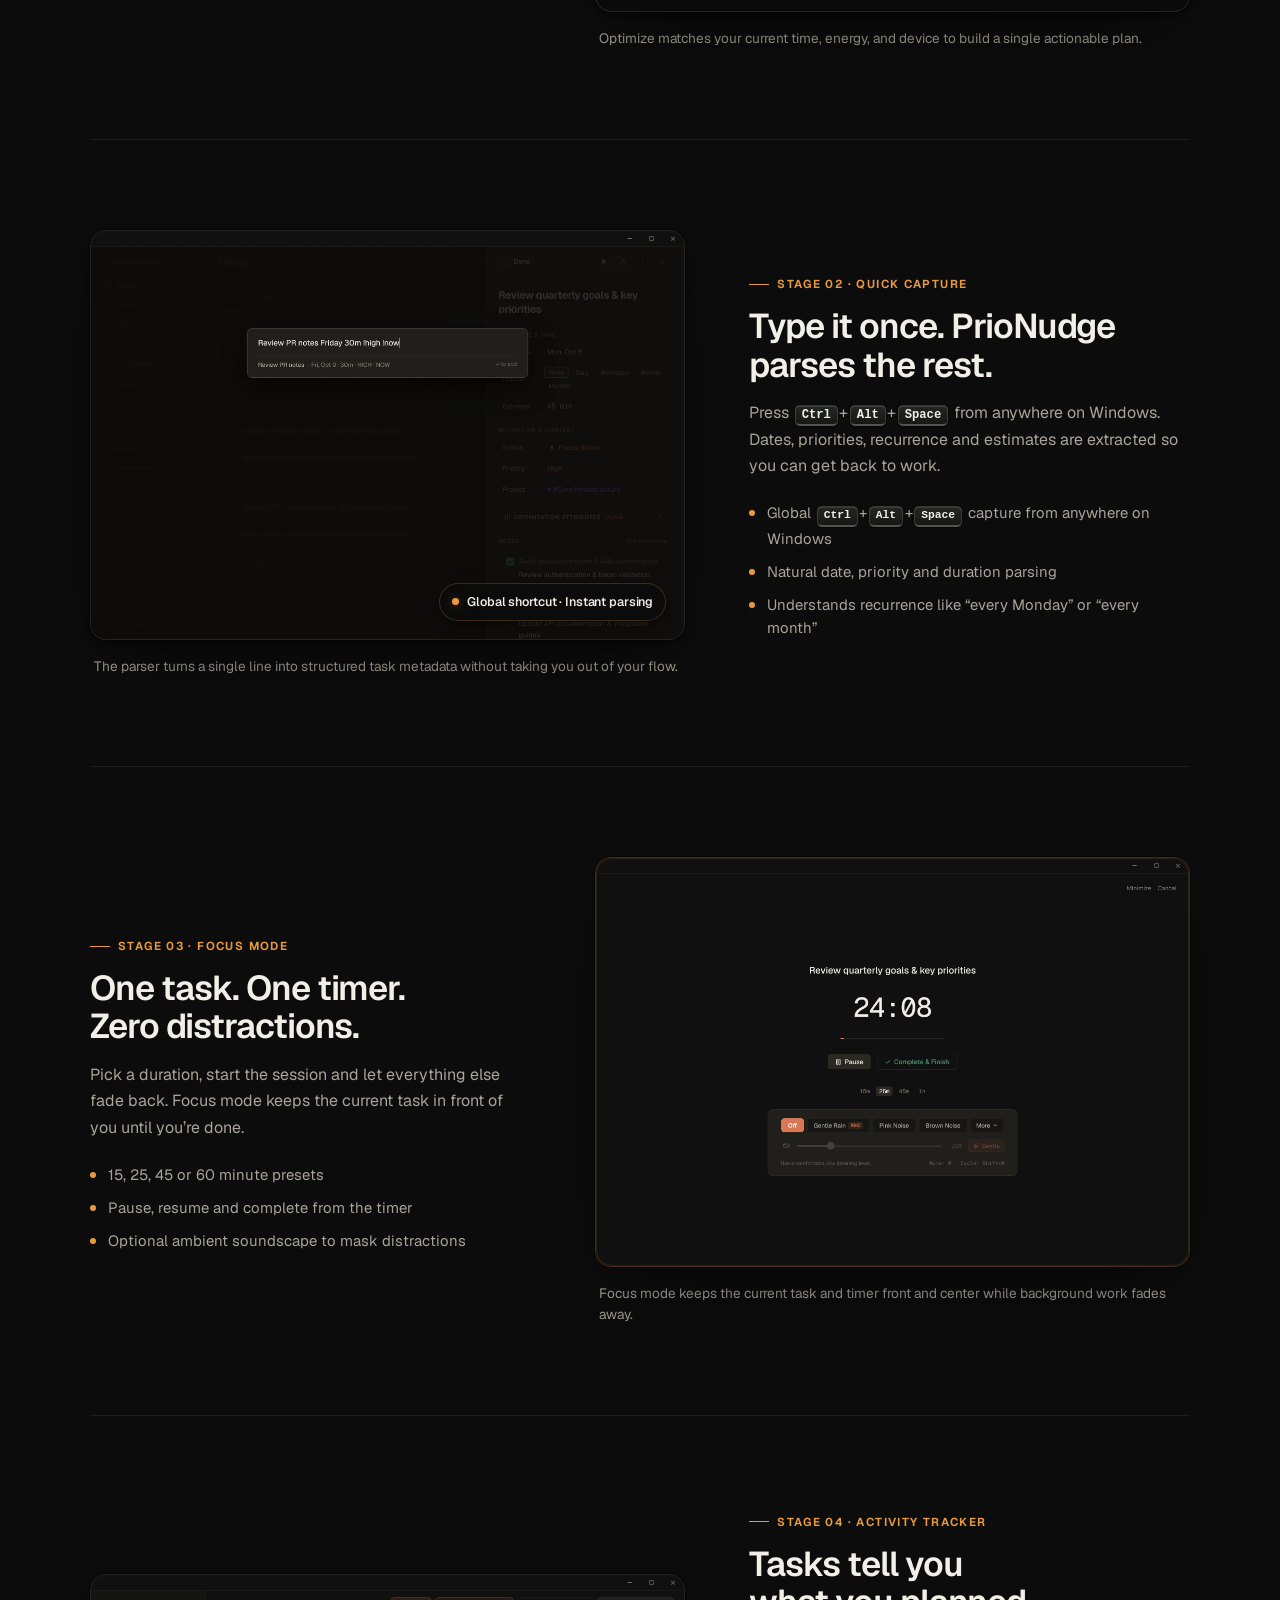
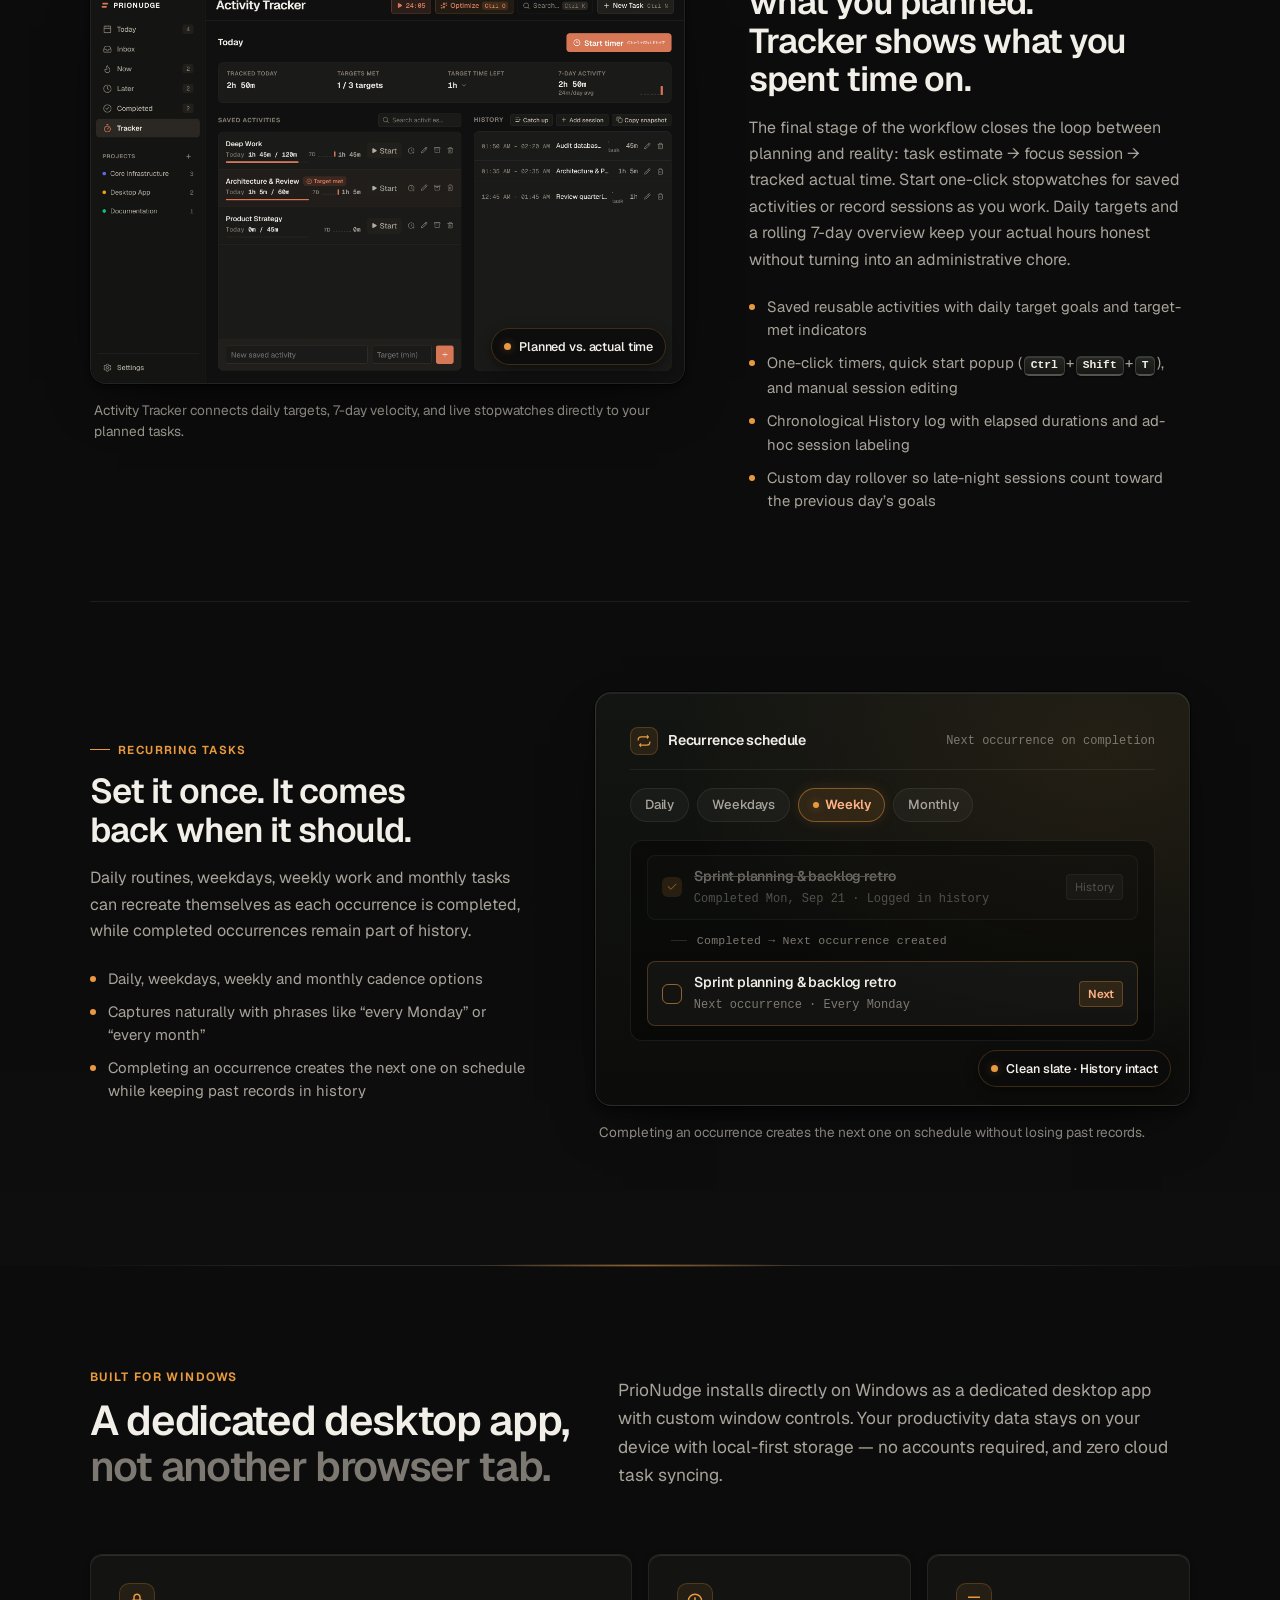
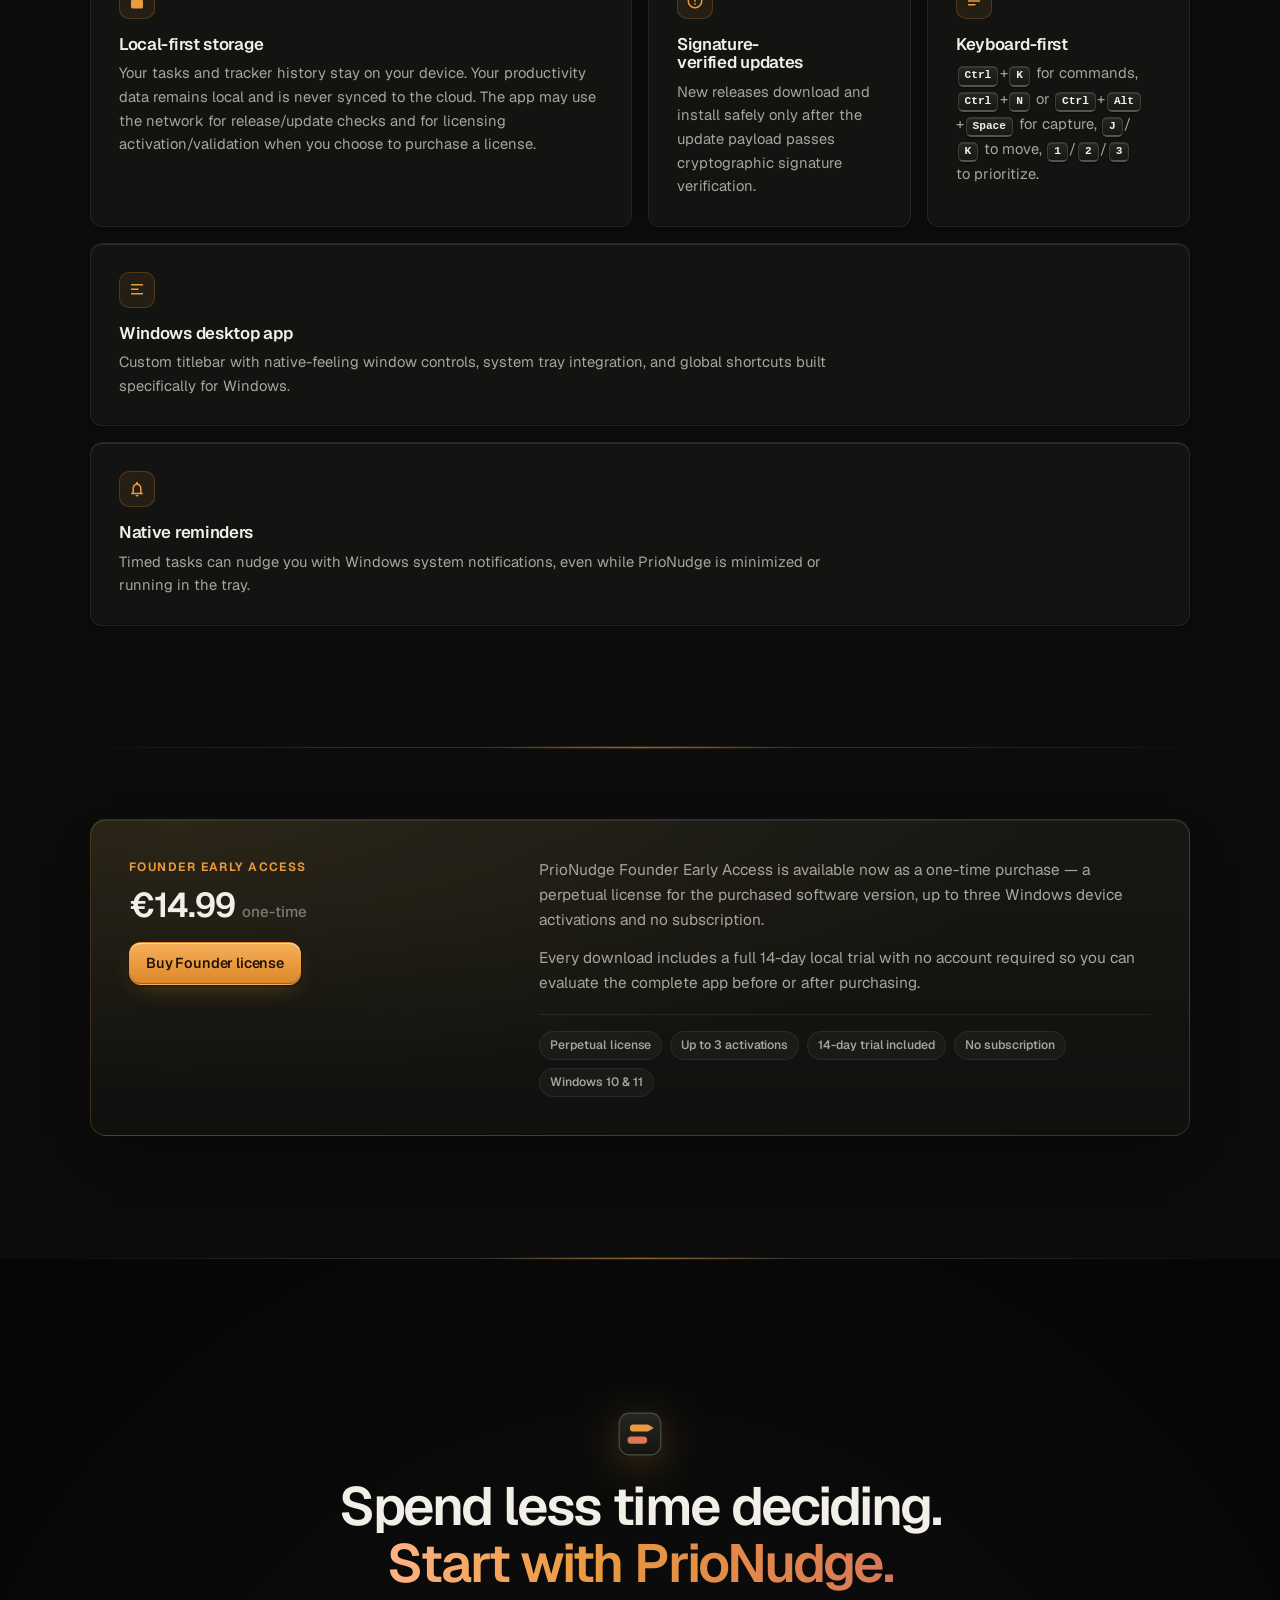
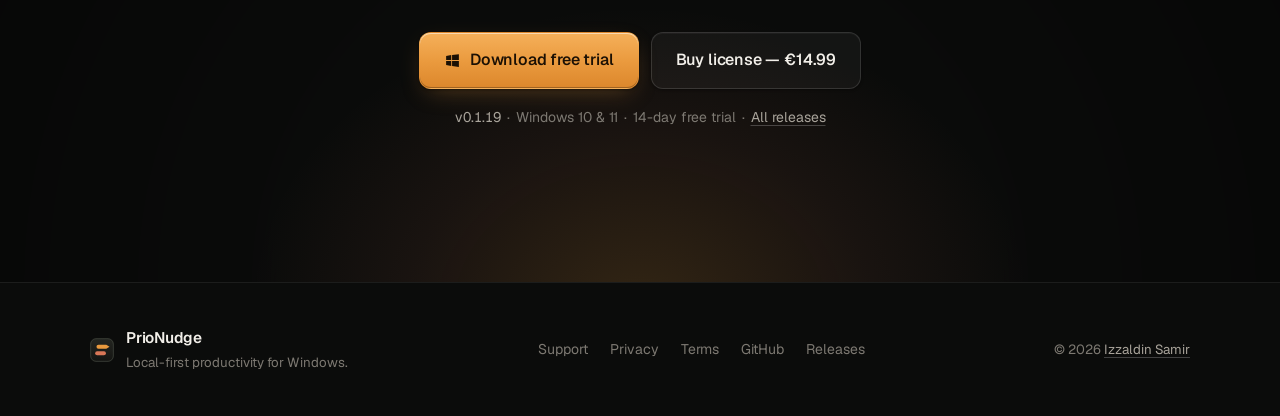
==== commit 7d5b5c98: "chore: update site for v0.1.19" ====
--- a/index.html
+++ b/index.html
@@ -38,10 +38,10 @@
   "name": "PrioNudge",
   "applicationCategory": "ProductivityApplication",
   "operatingSystem": "Windows 10, Windows 11",
-  "softwareVersion": "0.1.18",
+  "softwareVersion": "0.1.19",
   "description": "A focused, local-first Windows task manager and activity tracker built to reduce the friction of deciding what deserves your attention next.",
   "url": "https://prionudge.com/",
-  "downloadUrl": "https://github.com/IzzaldinSamir/prionudge-releases/releases/download/v0.1.18/PrioNudge_0.1.18_x64-setup.exe",
+  "downloadUrl": "https://github.com/IzzaldinSamir/prionudge-releases/releases/download/v0.1.19/PrioNudge_0.1.19_x64-setup.exe",
   "author": {
     "@type": "Person",
     "name": "Izzaldin Samir",
@@ -63,7 +63,7 @@
     </a>
     <nav class="nav__links" aria-label="Primary">
       <a class="nav__link" href="https://github.com/IzzaldinSamir/prionudge-releases" target="_blank" rel="noopener">GitHub</a>
-      <a class="btn btn--primary btn--sm" href="https://github.com/IzzaldinSamir/prionudge-releases/releases/download/v0.1.18/PrioNudge_0.1.18_x64-setup.exe" data-dl="exe">Download trial</a>
+      <a class="btn btn--primary btn--sm" href="https://github.com/IzzaldinSamir/prionudge-releases/releases/download/v0.1.19/PrioNudge_0.1.19_x64-setup.exe" data-dl="exe">Download trial</a>
     </nav>
   </div>
 </header>
@@ -89,7 +89,7 @@
       </p>
 
       <div class="hero__actions" data-reveal>
-        <a class="btn btn--primary btn--lg" href="https://github.com/IzzaldinSamir/prionudge-releases/releases/download/v0.1.18/PrioNudge_0.1.18_x64-setup.exe" data-dl="exe">
+        <a class="btn btn--primary btn--lg" href="https://github.com/IzzaldinSamir/prionudge-releases/releases/download/v0.1.19/PrioNudge_0.1.19_x64-setup.exe" data-dl="exe">
           <svg class="btn__icon" viewBox="0 0 24 24" aria-hidden="true" focusable="false"><path d="M3 5.5 10.2 4.4v6.9H3zM11.4 4.2 21 3v8.3h-9.6zM3 12.7h7.2v6.9L3 18.5zM11.4 12.7H21V21l-9.6-1.4z"/></svg>
           Download free trial
         </a>
@@ -108,11 +108,11 @@
       </div>
 
       <p class="hero__note" data-reveal>
-        <span class="ver"><span data-version>v0.1.18</span> <span class="hero__release-tag">&middot; Integrated activity tracker</span></span>
+        <span class="ver"><span data-version>v0.1.19</span> <span class="hero__release-tag">&middot; Integrated activity tracker</span></span>
         <span aria-hidden="true">&middot;</span> 14-day trial
         <span aria-hidden="true">&middot;</span> Local-first
         <span aria-hidden="true">&middot;</span> No account required
-        <span class="hero__msi"><span aria-hidden="true">&middot;</span> <a href="https://github.com/IzzaldinSamir/prionudge-releases/releases/download/v0.1.18/PrioNudge_0.1.18_x64_en-US.msi" data-dl="msi">MSI installer</a></span>
+        <span class="hero__msi"><span aria-hidden="true">&middot;</span> <a href="https://github.com/IzzaldinSamir/prionudge-releases/releases/download/v0.1.19/PrioNudge_0.1.19_x64_en-US.msi" data-dl="msi">MSI installer</a></span>
       </p>
     </div>
 
@@ -500,7 +500,7 @@
       </div>
       <h2 class="cta__title" id="cta-title" data-reveal>Spend less time deciding.<br><span class="grad">Start with PrioNudge.</span></h2>
       <div class="hero__actions hero__actions--center" data-reveal>
-        <a class="btn btn--primary btn--lg" href="https://github.com/IzzaldinSamir/prionudge-releases/releases/download/v0.1.18/PrioNudge_0.1.18_x64-setup.exe" data-dl="exe">
+        <a class="btn btn--primary btn--lg" href="https://github.com/IzzaldinSamir/prionudge-releases/releases/download/v0.1.19/PrioNudge_0.1.19_x64-setup.exe" data-dl="exe">
           <svg class="btn__icon" viewBox="0 0 24 24" aria-hidden="true" focusable="false"><path d="M3 5.5 10.2 4.4v6.9H3zM11.4 4.2 21 3v8.3h-9.6zM3 12.7h7.2v6.9L3 18.5zM11.4 12.7H21V21l-9.6-1.4z"/></svg>
           Download free trial
         </a>
@@ -509,7 +509,7 @@
         </a>
       </div>
       <p class="hero__note hero__note--center" data-reveal>
-        <span class="ver" data-version>v0.1.18</span>
+        <span class="ver" data-version>v0.1.19</span>
         <span aria-hidden="true">&middot;</span> Windows 10 &amp; 11
         <span aria-hidden="true">&middot;</span> 14-day free trial
         <span aria-hidden="true">&middot;</span> <a href="https://github.com/IzzaldinSamir/prionudge-releases/releases/latest" target="_blank" rel="noopener">All releases</a>
@@ -543,10 +543,10 @@
 
 <!-- Sticky mobile CTA -->
 <aside class="sticky-cta" id="sticky-cta" aria-label="Download PrioNudge" hidden>
-  <a class="sticky-cta__btn" href="https://github.com/IzzaldinSamir/prionudge-releases/releases/download/v0.1.18/PrioNudge_0.1.18_x64-setup.exe" data-dl="exe">
+  <a class="sticky-cta__btn" href="https://github.com/IzzaldinSamir/prionudge-releases/releases/download/v0.1.19/PrioNudge_0.1.19_x64-setup.exe" data-dl="exe">
     <svg class="sticky-cta__icon" viewBox="0 0 24 24" aria-hidden="true" focusable="false"><path d="M3 5.5 10.2 4.4v6.9H3zM11.4 4.2 21 3v8.3h-9.6zM3 12.7h7.2v6.9L3 18.5zM11.4 12.7H21V21l-9.6-1.4z"/></svg>
     <span>Download PrioNudge</span>
-    <span class="ver" data-version>v0.1.18</span>
+    <span class="ver" data-version>v0.1.19</span>
   </a>
 </aside>
 
